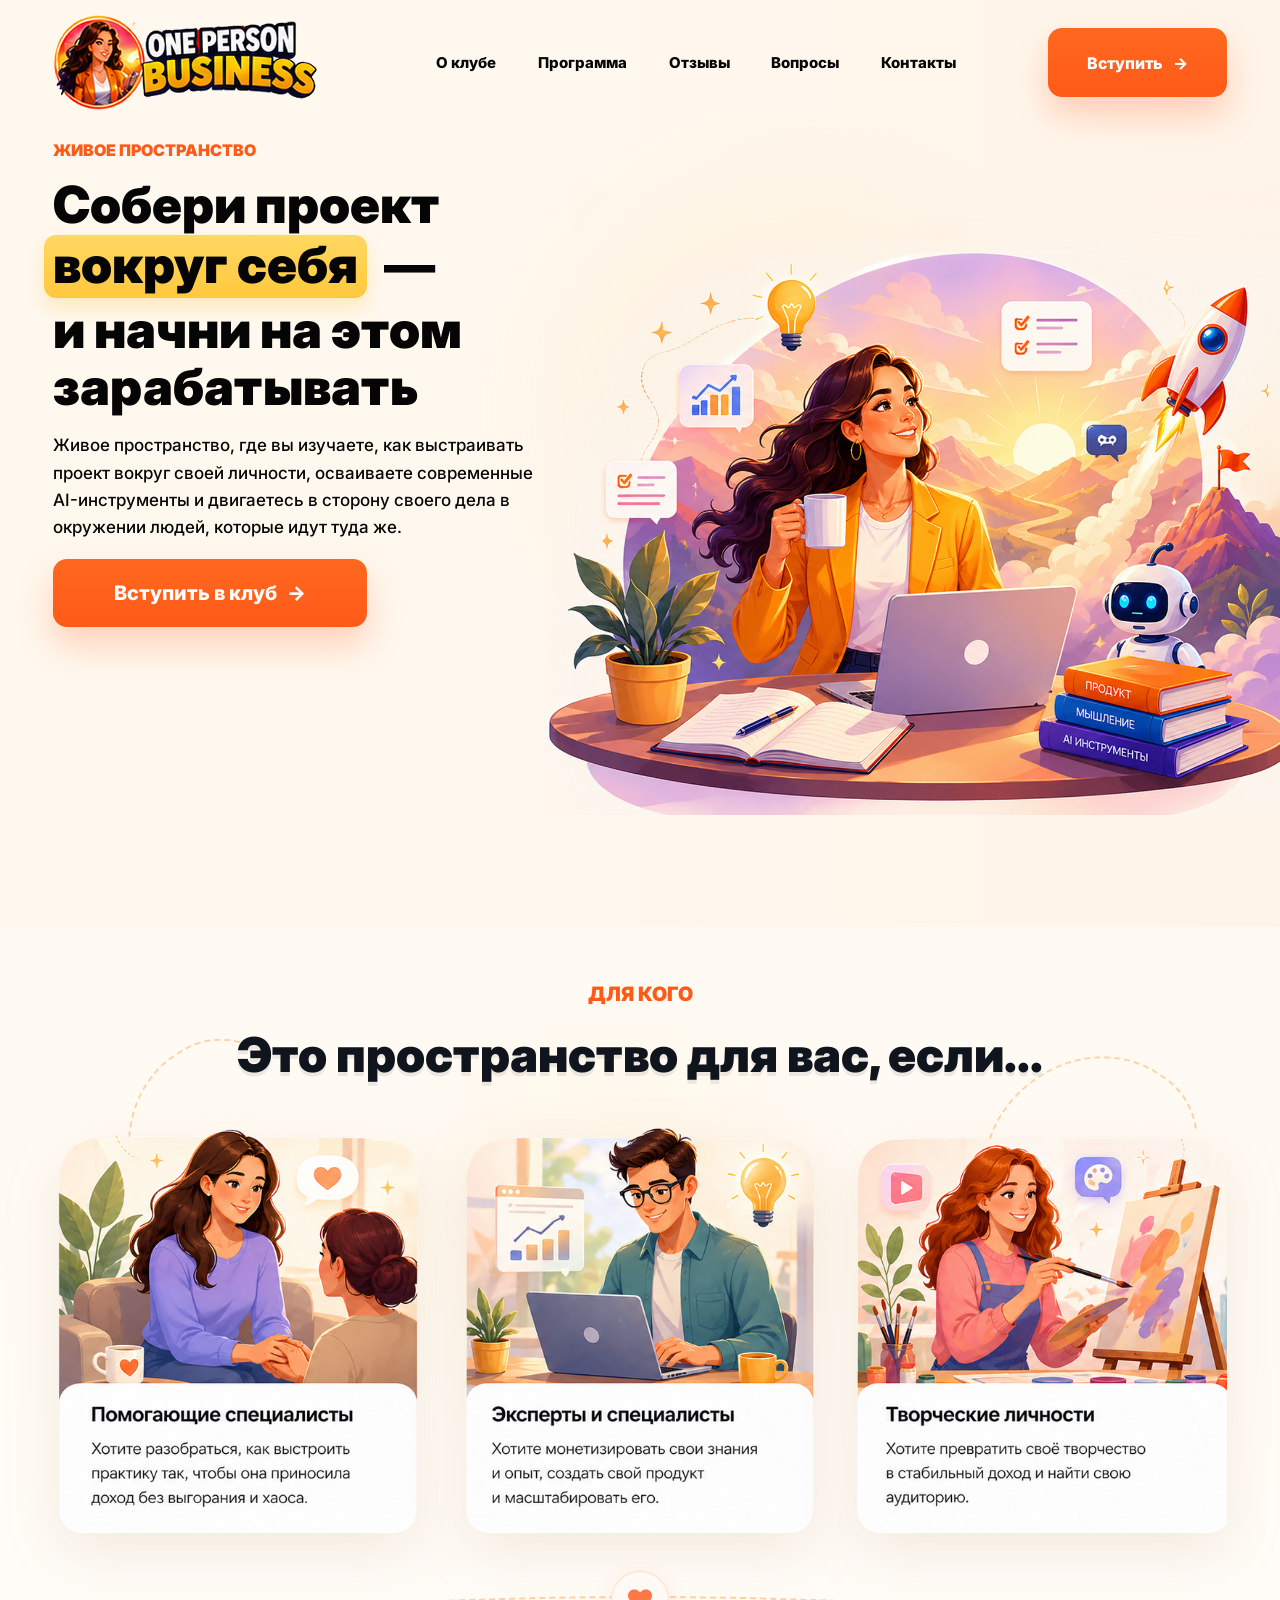
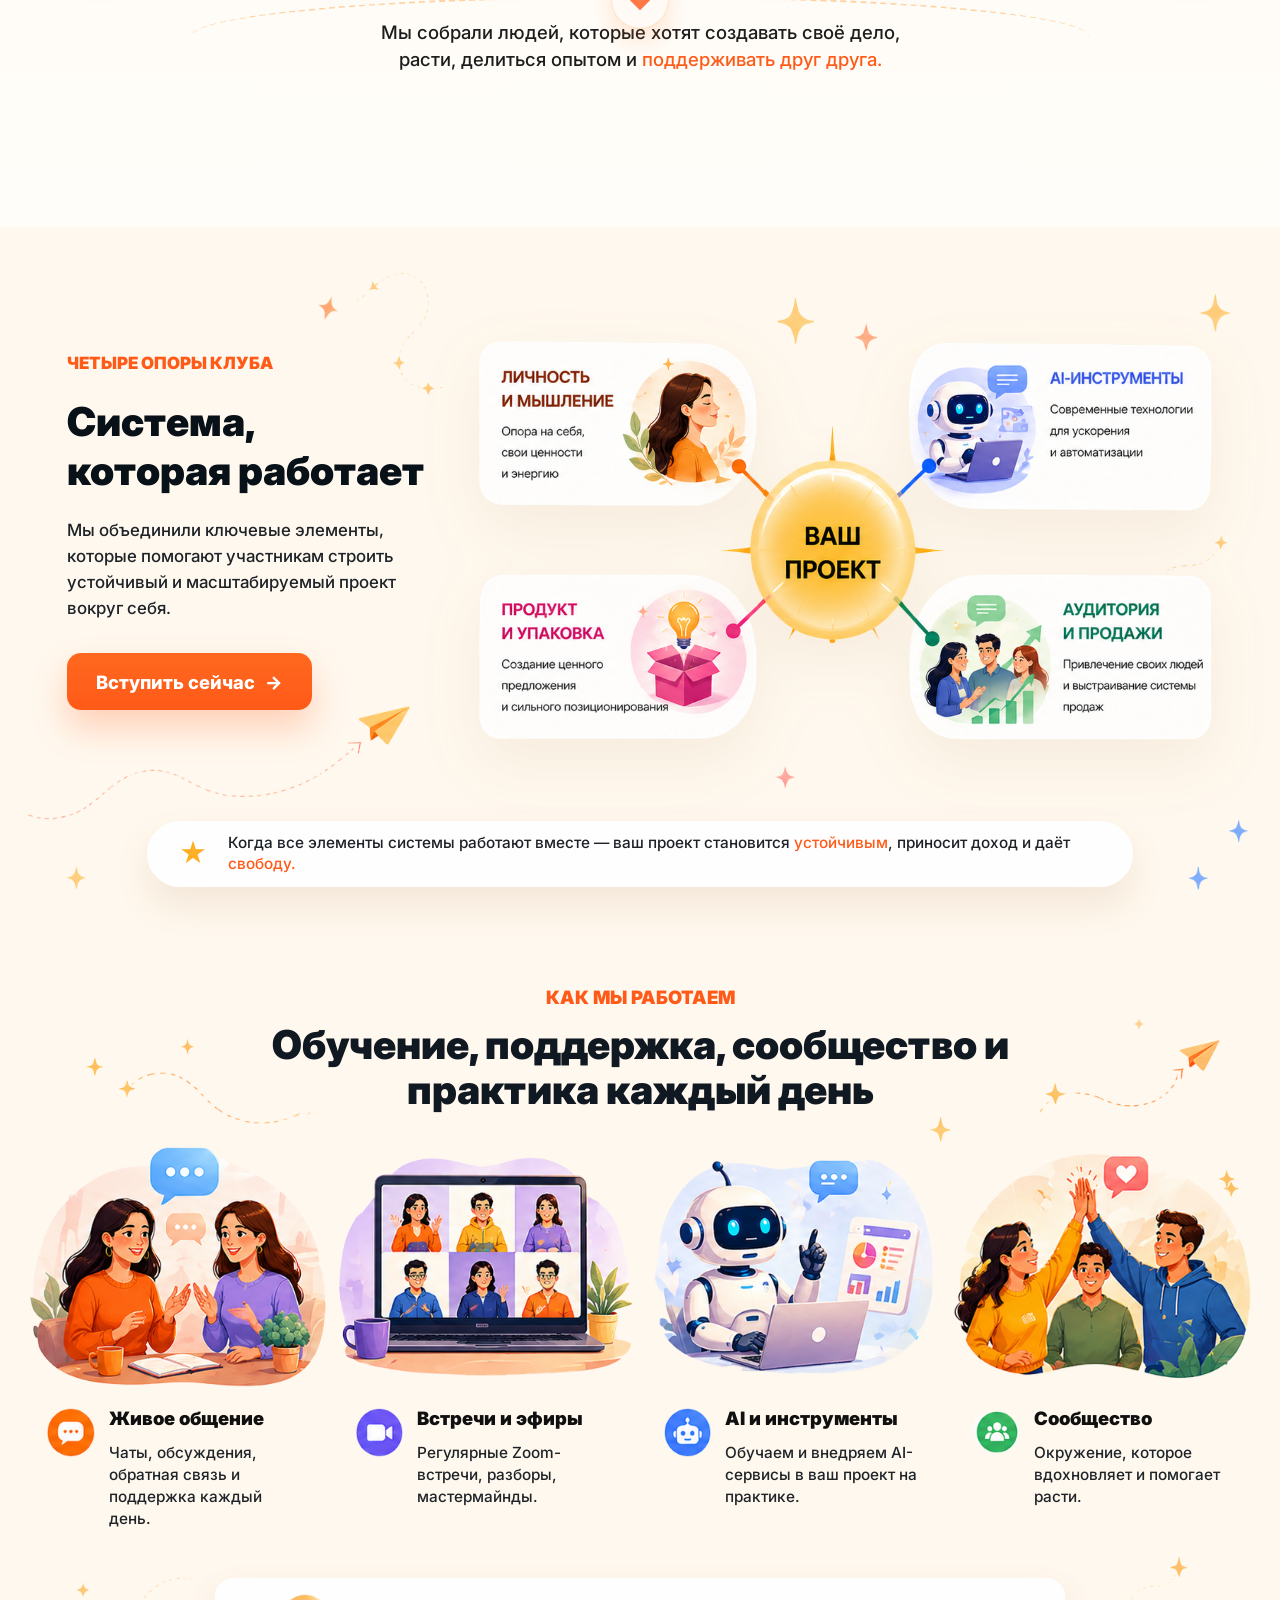
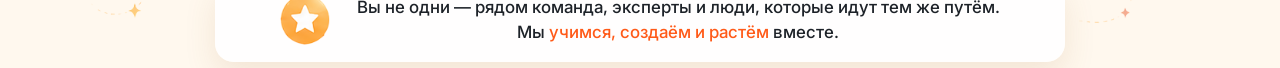
==== index.html @ 4cdb3636 "Refine mobile work section title" ====
<!doctype html>
<html lang="ru">
  <head>
    <meta charset="UTF-8" />
    <meta name="viewport" content="width=device-width, initial-scale=1.0" />
    <title>One Person Business - клуб для личного проекта</title>
    <meta
      name="description"
      content="Живое пространство, где вы изучаете, как выстраивать проект вокруг своей личности, осваиваете AI-инструменты и двигаетесь к своему делу."
    />
    <meta property="og:title" content="One Person Business - живое пространство для личного проекта" />
    <meta
      property="og:description"
      content="Собери проект вокруг себя - и начни на этом зарабатывать."
    />
    <meta property="og:type" content="website" />
    <link rel="preconnect" href="https://fonts.googleapis.com" />
    <link rel="preconnect" href="https://fonts.gstatic.com" crossorigin />
    <link
      href="https://fonts.googleapis.com/css2?family=Inter:wght@500;600;700;800;900&display=swap"
      rel="stylesheet"
    />
    <link rel="stylesheet" href="./styles.css" />
  </head>
  <body>
    <section class="hero" aria-labelledby="hero-title">
      <header class="site-header" aria-label="Основная навигация">
        <a class="logo-link" href="/" aria-label="One Person Business">
          <img src="./block1/1 block logo.png" alt="One Person Business" class="site-logo" />
        </a>

        <nav class="main-nav" aria-label="Разделы сайта">
          <a href="#club">О клубе</a>
          <a href="#program">Программа</a>
          <a href="#reviews">Отзывы</a>
          <a href="#faq">Вопросы</a>
          <a href="#contacts">Контакты</a>
        </nav>

        <a class="header-cta" href="#join">Вступить <span aria-hidden="true">→</span></a>
      </header>

      <div class="hero-inner">
        <div class="hero-copy">
          <p class="hero-label">ЖИВОЕ ПРОСТРАНСТВО</p>
          <h1 id="hero-title">
            Собери проект
            <span class="highlight">вокруг себя</span>
            <span class="dash" aria-hidden="true">—</span><br />
            и начни на этом
            зарабатывать
          </h1>
          <p class="hero-text">
            Живое пространство, где вы изучаете, как выстраивать проект вокруг своей личности,
            осваиваете современные AI-инструменты и двигаетесь в сторону своего дела в окружении
            людей, которые идут туда же.
          </p>
          <a class="primary-cta" href="#join">Вступить в клуб <span aria-hidden="true">→</span></a>
        </div>

        <div class="hero-visual">
          <img
            src="./block1/1 block hero.png"
            alt="Иллюстрация клуба One Person Business"
            class="hero-image"
          />
        </div>
      </div>
    </section>

    <section class="audience" id="club" aria-labelledby="audience-title">
      <div class="audience-inner">
        <p class="section-label">ДЛЯ КОГО</p>
        <h2 id="audience-title">Это пространство для вас, если...</h2>

        <div class="audience-cards" aria-label="Для кого подходит клуб">
          <img
            src="./block2/2 block left img.png"
            alt="Помогающие специалисты"
            class="audience-card audience-card-left"
          />
          <img
            src="./block2/2 block center img.png"
            alt="Эксперты и специалисты"
            class="audience-card audience-card-center"
          />
          <img
            src="./block2/2 block right img.png"
            alt="Творческие личности"
            class="audience-card audience-card-right"
          />
        </div>

        <div class="audience-note" aria-label="Главная идея клуба">
          <span class="audience-heart" aria-hidden="true">♥</span>
          <p>
            Мы собрали людей, которые хотят создавать своё дело,<br />
            расти, делиться опытом и <span>поддерживать друг друга.</span>
          </p>
        </div>
      </div>
    </section>

    <section class="system-section" id="program" aria-labelledby="system-title">
      <div class="system-inner">
        <div class="system-copy">
          <p class="section-label system-label">ЧЕТЫРЕ ОПОРЫ КЛУБА</p>
          <h2 id="system-title">
            Система,<br />
            которая&nbsp;работает
          </h2>
          <p class="system-text">
            Мы объединили ключевые элементы, которые помогают участникам строить устойчивый и
            масштабируемый проект вокруг себя.
          </p>
          <a class="primary-cta system-cta" href="#join">Вступить сейчас <span aria-hidden="true">→</span></a>
        </div>

        <img
          src="./block3/image-01.png"
          alt="Четыре опоры проекта: личность и мышление, AI-инструменты, продукт и упаковка, аудитория и продажи"
          class="system-map"
        />

        <div class="system-note">
          <span class="system-star" aria-hidden="true">★</span>
          <p>
            Когда все элементы системы работают вместе — ваш проект становится
            <span>устойчивым</span>, приносит доход и даёт <span>свободу.</span>
          </p>
        </div>
      </div>
    </section>

    <section class="work-section" id="work" aria-labelledby="work-title">
      <div class="work-inner">
        <div class="work-heading">
          <p class="section-label work-label">КАК МЫ РАБОТАЕМ</p>
          <h2 id="work-title">Обучение, поддержка, сообщество и практика каждый день</h2>
        </div>

        <div class="work-grid" aria-label="Форматы работы клуба">
          <article class="work-card">
            <img
              src="./block4/4 image 1.png"
              alt="Участницы обсуждают проект за столом"
              class="work-image"
            />
            <div class="work-card-copy">
              <img src="./block4/4 icon 1.png" alt="" class="work-icon" aria-hidden="true" />
              <div>
                <h3>Живое общение</h3>
                <p>Чаты, обсуждения, обратная связь и поддержка каждый день.</p>
              </div>
            </div>
          </article>

          <article class="work-card">
            <img
              src="./block4/4 image 2.png"
              alt="Онлайн-встреча участников на ноутбуке"
              class="work-image"
            />
            <div class="work-card-copy">
              <img src="./block4/4 icon 2.png" alt="" class="work-icon" aria-hidden="true" />
              <div>
                <h3>Встречи и эфиры</h3>
                <p>Регулярные Zoom-встречи, разборы, мастермайнды.</p>
              </div>
            </div>
          </article>

          <article class="work-card">
            <img
              src="./block4/4 image 3.png"
              alt="AI-ассистент помогает с инструментами проекта"
              class="work-image"
            />
            <div class="work-card-copy">
              <img src="./block4/4 icon 3.png" alt="" class="work-icon" aria-hidden="true" />
              <div>
                <h3>AI и инструменты</h3>
                <p>Обучаем и внедряем AI-сервисы в ваш проект на практике.</p>
              </div>
            </div>
          </article>

          <article class="work-card">
            <img
              src="./block4/4 image 4.png"
              alt="Участники клуба поддерживают друг друга"
              class="work-image"
            />
            <div class="work-card-copy">
              <img src="./block4/4 icon 4.png" alt="" class="work-icon" aria-hidden="true" />
              <div>
                <h3>Сообщество</h3>
                <p>Окружение, которое вдохновляет и помогает расти.</p>
              </div>
            </div>
          </article>
        </div>

        <div class="work-note">
          <img src="./block4/4 icon 5 star.png" alt="" class="work-note-icon" aria-hidden="true" />
          <p>
            Вы не одни — рядом команда, эксперты и люди, которые идут тем же путём.<br />
            Мы <span>учимся, создаём и растём</span> вместе.
          </p>
        </div>
      </div>
    </section>
  </body>
</html>
---- styles.css ----
:root {
  --bg: #fff8ee;
  --text: #070707;
  --muted: #6f6a62;
  --orange: #ff5a18;
  --orange-dark: #e94b0f;
  --yellow: #ffc83d;
  --shadow: 0 18px 34px rgba(255, 90, 24, 0.25);
  --page-pad: clamp(24px, 4.15vw, 70px);
  --canvas-max: 1672px;
  --hero-max: 1560px;
}

* {
  box-sizing: border-box;
}

body {
  margin: 0;
  min-width: 320px;
  font-family: "Inter", Arial, sans-serif;
  color: var(--text);
  background: var(--bg);
  overflow-x: hidden;
}

a {
  color: inherit;
  text-decoration: none;
}

.hero {
  position: relative;
  min-height: 100vh;
  min-height: 100svh;
  overflow: hidden;
  background:
    radial-gradient(circle at 61% 44%, rgba(255, 218, 142, 0.22), transparent 33%),
    linear-gradient(90deg, #fff8ee 0%, #fff8ee 48%, #fff4e9 100%);
}

.site-header {
  position: relative;
  z-index: 5;
  display: grid;
  width: 100%;
  max-width: var(--hero-max);
  grid-template-columns: minmax(190px, 305px) 1fr minmax(132px, 193px);
  align-items: center;
  gap: 30px;
  margin: 0 auto;
  padding: clamp(10px, 1.6vh, 18px) var(--page-pad) 0;
}

.logo-link {
  display: inline-flex;
  width: 265px;
  max-width: 265px;
}

.site-logo {
  display: block;
  width: 265px;
  height: 97px;
  object-fit: contain;
}

.main-nav {
  display: flex;
  min-width: 0;
  align-items: center;
  justify-content: center;
  gap: clamp(26px, 3.25vw, 58px);
  font-size: clamp(15px, 1.05vw, 20px);
  font-weight: 800;
  line-height: 1;
}

.main-nav a {
  transition: color 180ms ease;
  white-space: nowrap;
}

.main-nav a:hover,
.main-nav a:focus-visible {
  color: var(--orange);
}

.header-cta,
.primary-cta {
  display: inline-flex;
  align-items: center;
  justify-content: center;
  gap: 10px;
  border-radius: 14px;
  background: linear-gradient(180deg, #ff681f 0%, var(--orange) 100%);
  color: #fff;
  font-weight: 800;
  box-shadow: var(--shadow);
  transition:
    transform 180ms ease,
    box-shadow 180ms ease,
    background 180ms ease;
}

.header-cta {
  justify-self: end;
  min-height: 69px;
  padding: 0 39px;
  font-size: clamp(16px, 1.15vw, 22px);
}

.primary-cta {
  min-height: 68px;
  padding: 0 61px;
  font-size: clamp(20px, 1.35vw, 26px);
}

.header-cta:hover,
.primary-cta:hover,
.header-cta:focus-visible,
.primary-cta:focus-visible {
  transform: translateY(-2px);
  background: linear-gradient(180deg, #ff7330 0%, var(--orange-dark) 100%);
  box-shadow: 0 22px 40px rgba(255, 90, 24, 0.31);
}

.hero-inner {
  display: grid;
  width: 100%;
  max-width: var(--hero-max);
  grid-template-columns: minmax(420px, 40%) minmax(0, 60%);
  align-items: start;
  margin: 0 auto;
  min-height: calc(100vh - 84px);
  min-height: calc(100svh - 84px);
  padding: clamp(26px, 3.4vh, 40px) 0 0 var(--page-pad);
}

.hero-copy {
  position: relative;
  z-index: 3;
  min-width: 0;
  max-width: 610px;
  padding-bottom: clamp(14px, 2vh, 26px);
}

.hero-label {
  margin: 0 0 clamp(14px, 1.8vh, 20px);
  color: var(--orange);
  font-size: clamp(16px, 1.15vw, 20px);
  font-weight: 900;
  line-height: 1.1;
}

h1 {
  margin: 0;
  color: #050505;
  font-size: clamp(46px, 4vw, 68px);
  font-weight: 900;
  line-height: 1.12;
  letter-spacing: 0;
}

.highlight {
  display: inline-block;
  margin: 0.03em 0 0.06em -0.18em;
  padding: 0.02em 0.18em 0.09em;
  border-radius: 12px;
  background: linear-gradient(180deg, #ffd862 0%, var(--yellow) 100%);
  box-shadow: 0 10px 18px rgba(255, 181, 27, 0.22);
}

.dash {
  display: inline-block;
  margin-left: 8px;
}

.hero-text {
  max-width: 590px;
  margin: clamp(14px, 1.9vh, 20px) 0 clamp(16px, 2vh, 20px);
  font-size: clamp(17px, 1.14vw, 20px);
  font-weight: 500;
  line-height: 1.6;
}

.hero-note {
  margin: 18px 0 0;
  color: var(--muted);
  font-size: clamp(14px, 1vw, 17px);
  font-weight: 700;
  line-height: 1.4;
}

.hero-visual {
  display: flex;
  align-self: stretch;
  align-items: center;
  justify-content: flex-end;
  min-height: calc(100svh - 150px);
  overflow: visible;
}

.hero-image {
  display: block;
  width: min(100%, 1250px);
  margin-top: -75px;
  object-fit: contain;
  object-position: center right;
}

.audience {
  position: relative;
  overflow: hidden;
  min-height: 100vh;
  background:
    radial-gradient(circle at 48% 34%, rgba(255, 218, 142, 0.16), transparent 28%),
    linear-gradient(180deg, #fffaf2 0%, #fffdf9 100%);
}

.audience::before,
.audience::after {
  content: "";
  position: absolute;
  z-index: 0;
  width: 190px;
  height: 210px;
  border: 2px dashed rgba(255, 151, 42, 0.38);
  border-color: rgba(255, 151, 42, 0.38) transparent transparent rgba(255, 151, 42, 0.38);
  border-radius: 58% 42% 55% 45%;
  pointer-events: none;
}

.audience::before {
  top: 116px;
  left: 126px;
  transform: rotate(-32deg);
}

.audience::after {
  top: 121px;
  right: 93px;
  transform: rotate(35deg);
}

.audience-inner {
  position: relative;
  z-index: 1;
  width: 100%;
  max-width: 1562px;
  margin: 0 auto;
  padding: clamp(54px, 6.4vh, 62px) var(--page-pad) clamp(38px, 5.4vh, 52px);
  text-align: center;
}

.section-label {
  margin: 0 0 24px;
  color: var(--orange);
  font-size: clamp(18px, 1.55vw, 26px);
  font-weight: 900;
  line-height: 1;
}

.audience h2 {
  margin: 0;
  color: #10151d;
  font-size: clamp(40px, 3.75vw, 62px);
  font-weight: 900;
  line-height: 1.1;
  letter-spacing: 0;
  text-shadow: 0 4px 0 rgba(6, 18, 34, 0.08);
}

.audience-cards {
  display: grid;
  grid-template-columns: repeat(3, minmax(0, 1fr));
  gap: clamp(30px, 2.4vw, 38px);
  margin-top: clamp(38px, 5vh, 48px);
}

.audience-card {
  display: block;
  width: min(100%, 550px);
  height: auto;
  justify-self: center;
  filter: drop-shadow(0 18px 28px rgba(145, 95, 38, 0.11));
}

.audience-note {
  position: relative;
  max-width: 920px;
  margin: clamp(28px, 4vh, 38px) auto 0;
  padding-top: 48px;
  color: #1d1d1d;
  font-size: clamp(18px, 1.45vw, 24px);
  font-weight: 500;
  line-height: 1.45;
}

.audience-note::before {
  content: "";
  position: absolute;
  top: 25px;
  left: 50%;
  z-index: -1;
  width: min(900px, 92vw);
  height: 80px;
  border-top: 2px dashed rgba(255, 151, 42, 0.42);
  border-radius: 50% 50% 0 0;
  transform: translateX(-50%);
}

.audience-note p {
  margin: 0;
}

.audience-note span:not(.audience-heart) {
  color: var(--orange);
}

.audience-heart {
  position: absolute;
  top: 0;
  left: 50%;
  display: inline-flex;
  width: 58px;
  height: 58px;
  align-items: center;
  justify-content: center;
  border: 1px solid rgba(255, 151, 42, 0.24);
  border-radius: 50%;
  background: #fffaf5;
  color: #ff7846;
  font-size: 28px;
  box-shadow: 0 12px 24px rgba(255, 130, 54, 0.18);
  transform: translateX(-50%);
}

.system-section {
  position: relative;
  overflow: hidden;
  min-height: min(941px, 56.28vw);
  background: #fff8ee;
  scroll-margin-top: 0;
}

.system-inner {
  position: relative;
  width: 100%;
  max-width: var(--canvas-max);
  height: min(941px, 56.28vw);
  min-height: min(941px, 56.28vw);
  margin: 0 auto;
  padding: 0;
  background: url("./block3/image-02-bg.png") center / 100% 100% no-repeat;
}

.system-copy {
  position: absolute;
  top: min(167px, 9.99vw);
  left: min(87px, 5.2vw);
  z-index: 2;
  width: min(430px, 25.72vw);
  text-align: left;
}

.system-label {
  margin-bottom: min(34px, 2.03vw);
  font-size: min(22px, 1.32vw);
}

.system-copy h2 {
  margin: 0;
  color: #081018;
  font-size: min(52px, 3.11vw);
  font-weight: 900;
  line-height: 1.22;
  letter-spacing: 0;
}

.system-text {
  max-width: min(456px, 27.27vw);
  margin: min(28px, 1.67vw) 0 min(42px, 2.51vw);
  color: #1e2328;
  font-size: min(22px, 1.32vw);
  font-weight: 500;
  line-height: 1.55;
}

.system-cta {
  min-width: min(293px, 17.52vw);
  min-height: min(74px, 4.43vw);
  padding: 0 min(39px, 2.33vw);
  font-size: min(24px, 1.44vw);
}

.system-map {
  position: absolute;
  top: min(147px, 8.79vw);
  left: min(625px, 37.38vw);
  z-index: 1;
  display: block;
  width: min(960px, 57.42vw);
  max-width: none;
  height: auto;
  filter: drop-shadow(0 22px 30px rgba(143, 96, 40, 0.08));
}

.system-note {
  position: absolute;
  left: min(192px, 11.48vw);
  bottom: min(80px, 4.78vw);
  z-index: 2;
  display: flex;
  width: min(1288px, 77.03vw);
  min-height: min(72px, 4.31vw);
  align-items: center;
  gap: min(28px, 1.67vw);
  padding: min(16px, 0.96vw) min(42px, 2.51vw);
  border-radius: 999px;
  background: rgba(255, 255, 255, 0.92);
  box-shadow: 0 18px 36px rgba(159, 108, 51, 0.12);
  color: #1d2228;
}

.system-note p {
  margin: 0;
  font-size: min(20px, 1.2vw);
  font-weight: 500;
  line-height: 1.35;
}

.system-note span:not(.system-star) {
  color: var(--orange);
}

.system-star {
  display: inline-flex;
  flex: 0 0 auto;
  align-items: center;
  justify-content: center;
  color: #ffaf24;
  font-size: min(36px, 2.15vw);
  line-height: 1;
}

.work-section {
  position: relative;
  overflow: hidden;
  min-height: min(941px, 56.28vw);
  background: #fff8ee;
}

.work-inner {
  position: relative;
  width: 100%;
  max-width: var(--canvas-max);
  height: min(941px, 56.28vw);
  min-height: min(941px, 56.28vw);
  margin: 0 auto;
  padding: min(53px, 3.17vw) min(37px, 2.21vw) min(43px, 2.57vw);
  background: url("./block4/4 bg.png") center / 100% 100% no-repeat;
}

.work-heading {
  text-align: center;
}

.work-label {
  margin-bottom: min(20px, 1.2vw);
  font-size: min(24px, 1.44vw);
}

.work-heading h2 {
  max-width: min(1080px, 64.59vw);
  margin: 0 auto;
  color: #101821;
  font-size: min(52px, 3.11vw);
  font-weight: 900;
  line-height: 1.13;
  letter-spacing: 0;
}

.work-grid {
  display: grid;
  grid-template-columns: repeat(4, min(390px, 23.33vw));
  justify-content: space-between;
  align-items: start;
  gap: min(12px, 0.72vw);
  margin-top: min(45px, 2.69vw);
}

.work-card {
  min-width: 0;
  display: grid;
  align-content: start;
}

.work-image {
  display: block;
  width: min(390px, 23.33vw);
  aspect-ratio: 390 / 314;
  height: auto;
  margin: 0 auto;
  object-fit: contain;
  object-position: bottom center;
}

.work-card-copy {
  display: grid;
  grid-template-columns: min(62px, 3.71vw) minmax(0, 1fr);
  align-items: start;
  column-gap: min(18px, 1.08vw);
  row-gap: min(17px, 1.02vw);
  width: min(340px, 20.33vw);
  margin-top: min(28px, 1.67vw);
  margin-right: auto;
  margin-left: auto;
}

.work-icon {
  display: block;
  width: min(62px, 3.71vw);
  max-width: 62px;
  height: auto;
}

.work-card h3 {
  margin: 0;
  color: #101010;
  font-size: min(24px, 1.44vw);
  font-weight: 900;
  line-height: 1.1;
}

.work-card p {
  margin: min(17px, 1.02vw) 0 0;
  color: #1f2429;
  font-size: min(20px, 1.2vw);
  font-weight: 500;
  line-height: 1.45;
}

.work-note {
  display: flex;
  width: min(1110px, 66.39vw);
  min-height: min(109px, 6.52vw);
  align-items: center;
  justify-content: center;
  gap: min(35px, 2.09vw);
  margin: min(62px, 3.71vw) auto 0;
  padding: min(19px, 1.14vw) min(55px, 3.29vw);
  border-radius: min(24px, 1.44vw);
  background: rgba(255, 255, 255, 0.93);
  box-shadow: 0 14px 32px rgba(154, 101, 41, 0.12);
  color: #1d2228;
  text-align: center;
}

.work-note-icon {
  display: block;
  flex: 0 0 auto;
  width: min(65px, 3.89vw);
  max-width: 65px;
  height: auto;
}

.work-note p {
  margin: 0;
  font-size: min(22px, 1.32vw);
  font-weight: 500;
  line-height: 1.45;
}

.work-note span {
  color: var(--orange);
}

@media (max-width: 1180px) {
  .site-header {
    grid-template-columns: 220px 1fr auto;
    gap: 22px;
  }

  .main-nav {
    gap: 22px;
    font-size: 15px;
  }

  .hero-inner {
    grid-template-columns: minmax(360px, 43%) minmax(0, 57%);
  }

  h1 {
    font-size: clamp(44px, 5.2vw, 62px);
  }

  .primary-cta {
    min-height: 66px;
    padding: 0 42px;
  }

  .audience-cards {
    gap: 22px;
  }

  .system-section,
  .system-inner {
    height: auto;
    min-height: auto;
  }

  .system-inner {
    display: flex;
    flex-direction: column;
    gap: 32px;
    max-width: none;
    padding: 58px var(--page-pad) 52px;
    background-size: cover;
  }

  .system-copy,
  .system-map,
  .system-note {
    position: relative;
    inset: auto;
    transform: none;
  }

  .system-copy {
    width: 100%;
    max-width: 620px;
  }

  .system-label {
    margin-bottom: 20px;
    font-size: 16px;
  }

  .system-copy h2 {
    font-size: clamp(40px, 8vw, 60px);
  }

  .system-text {
    max-width: 560px;
    margin-bottom: 30px;
    font-size: 18px;
  }

  .system-map {
    width: 100%;
    max-width: 1040px;
    order: 2;
  }

  .system-note {
    order: 3;
    width: 100%;
    border-radius: 24px;
  }

  .system-note p {
    font-size: 18px;
  }

  .system-star {
    font-size: 32px;
  }

  .work-section,
  .work-inner {
    height: auto;
    min-height: auto;
  }

  .work-inner {
    padding: 58px var(--page-pad) 52px;
    background-size: cover;
  }

  .work-label {
    margin-bottom: 18px;
    font-size: 17px;
  }

  .work-heading h2 {
    max-width: 820px;
    font-size: clamp(42px, 6vw, 58px);
  }

  .work-grid {
    grid-template-columns: repeat(2, minmax(0, 390px));
    justify-content: center;
    gap: 42px 34px;
    margin-top: 42px;
  }

  .work-image {
    width: min(100%, 390px);
  }

  .work-card-copy {
    grid-template-columns: 56px minmax(0, 1fr);
    gap: 16px;
    width: min(100%, 330px);
    margin-top: 22px;
  }

  .work-icon {
    width: 56px;
  }

  .work-card h3 {
    font-size: 23px;
  }

  .work-card p {
    margin-top: 16px;
    font-size: 18px;
  }

  .work-note {
    width: min(100%, 940px);
    min-height: 96px;
    gap: 26px;
    margin-top: 48px;
    padding: 18px 34px;
    border-radius: 22px;
  }

  .work-note-icon {
    width: 58px;
  }

  .work-note p {
    font-size: 19px;
  }

}

@media (max-width: 900px) {
  .hero {
    min-height: auto;
    overflow: visible;
  }

  .site-header {
    grid-template-columns: 1fr auto;
    padding-top: 22px;
  }

  .logo-link {
    width: 220px;
    max-width: 220px;
  }

  .site-logo {
    width: 220px;
    height: auto;
  }

  .main-nav {
    grid-column: 1 / -1;
    grid-row: 2;
    justify-content: flex-start;
    gap: 20px;
    overflow-x: auto;
    padding: 6px 0 4px;
    scrollbar-width: none;
  }

  .main-nav::-webkit-scrollbar {
    display: none;
  }

  .header-cta {
    min-height: 52px;
    padding: 0 22px;
    border-radius: 12px;
  }

  .hero-inner {
    display: flex;
    flex-direction: column;
    align-items: stretch;
    min-height: auto;
    padding: 52px var(--page-pad) 0;
  }

  .hero-copy {
    max-width: 760px;
    padding-bottom: 28px;
  }

  .hero-label {
    margin-bottom: 22px;
  }

  h1 {
    max-width: 760px;
    font-size: clamp(43px, 8.5vw, 74px);
    line-height: 1.11;
  }

  .hero-text {
    max-width: 720px;
    margin-top: 28px;
  }

  .hero-visual {
    width: calc(100% + (var(--page-pad) * 2));
    min-height: clamp(390px, 74vw, 740px);
    margin-left: calc(var(--page-pad) * -1);
    background-position: center bottom;
  }

  .audience {
    min-height: auto;
  }

  .audience-inner {
    padding-top: 58px;
  }

  .audience-cards {
    grid-template-columns: 1fr;
    max-width: 550px;
    margin-right: auto;
    margin-left: auto;
  }

  .audience-note br {
    display: none;
  }

  .system-section,
  .system-inner {
    height: auto;
    min-height: auto;
  }

  .system-inner {
    display: flex;
    flex-direction: column;
    gap: 32px;
    max-width: none;
    padding-top: 58px;
    padding-bottom: 52px;
    background-size: cover;
  }

  .system-copy,
  .system-map,
  .system-note {
    position: relative;
    inset: auto;
    transform: none;
  }

  .system-copy {
    width: 100%;
    max-width: 620px;
  }

  .system-label {
    margin-bottom: 20px;
    font-size: 16px;
  }

  .system-copy h2 {
    font-size: clamp(40px, 8vw, 60px);
  }

  .system-text {
    max-width: 560px;
    margin-bottom: 30px;
    font-size: 18px;
  }

  .system-map {
    width: 100%;
    max-width: 1040px;
    order: 2;
  }

  .system-note {
    order: 3;
    width: 100%;
    border-radius: 24px;
  }

  .system-note p {
    font-size: 18px;
  }

  .system-star {
    font-size: 32px;
  }

  .work-section,
  .work-inner {
    height: auto;
    min-height: auto;
  }

  .work-inner {
    padding: 58px var(--page-pad) 52px;
    background-size: cover;
  }

  .work-label {
    margin-bottom: 18px;
    font-size: 17px;
  }

  .work-heading h2 {
    max-width: 760px;
    font-size: clamp(38px, 7.2vw, 56px);
  }

  .work-grid {
    grid-template-columns: repeat(2, minmax(0, 390px));
    justify-content: center;
    gap: 38px 28px;
    margin-top: 40px;
  }

  .work-image {
    width: min(100%, 390px);
  }

  .work-card-copy {
    grid-template-columns: 54px minmax(0, 1fr);
    gap: 15px;
    width: min(100%, 330px);
    margin-top: 20px;
  }

  .work-icon {
    width: 54px;
  }

  .work-card h3 {
    font-size: 22px;
  }

  .work-card p {
    margin-top: 15px;
    font-size: 17px;
  }

  .work-note {
    width: min(100%, 880px);
    min-height: 92px;
    gap: 22px;
    margin-top: 46px;
    padding: 18px 28px;
    border-radius: 22px;
  }

  .work-note-icon {
    width: 56px;
  }

  .work-note p {
    font-size: 18px;
  }
}

@media (max-width: 560px) {
  :root {
    --page-pad: 18px;
  }

  .site-header {
    grid-template-columns: minmax(0, 1fr) auto;
    gap: 14px;
  }

  .logo-link {
    width: 168px;
    max-width: 168px;
  }

  .site-logo {
    width: 168px;
    height: auto;
  }

  .header-cta {
    display: none;
  }

  .main-nav {
    min-width: 0;
    width: 100%;
    gap: 18px;
    font-size: 14px;
  }

  .hero-inner {
    display: block;
    width: 100%;
    max-width: 100%;
    padding-right: var(--page-pad);
    padding-left: var(--page-pad);
    padding-top: 42px;
  }

  .hero-copy {
    width: 100%;
    max-width: 100%;
  }

  .hero-copy > * {
    max-width: calc(100vw - (var(--page-pad) * 2));
  }

  h1 {
    font-size: clamp(34px, 9.7vw, 42px);
    line-height: 1.12;
  }

  .highlight {
    border-radius: 9px;
  }

  .hero-text {
    width: min(100%, 330px);
    font-size: 16px;
    line-height: 1.55;
    overflow-wrap: anywhere;
  }

  .primary-cta {
    width: min(100%, 330px);
    min-height: 60px;
    padding: 0 22px;
    font-size: 19px;
  }

  .hero-note {
    font-size: 13px;
  }

  .hero-visual {
    width: 100%;
    margin-left: 0;
    min-height: clamp(300px, 84vw, 430px);
  }

  .audience::before,
  .audience::after {
    display: none;
  }

  .audience-inner {
    padding-top: 48px;
    padding-bottom: 44px;
  }

  .section-label {
    margin-bottom: 16px;
    font-size: 16px;
  }

  .audience h2 {
    font-size: clamp(30px, 9vw, 38px);
  }

  .audience-cards {
    gap: 18px;
    margin-top: 30px;
  }

  .audience-note {
    padding-top: 42px;
    font-size: 17px;
  }

  .audience-heart {
    width: 50px;
    height: 50px;
    font-size: 24px;
  }

  .system-inner {
    gap: 28px;
    padding-top: 48px;
    padding-bottom: 44px;
  }

  .system-copy h2 {
    max-width: 100%;
    font-size: clamp(28px, 8.6vw, 34px);
    line-height: 1.12;
    overflow-wrap: normal;
    word-break: normal;
    hyphens: none;
  }

  .system-text {
    margin-top: 22px;
    font-size: 17px;
  }

  .system-cta {
    width: min(100%, 330px);
    min-height: 60px;
    padding: 0 22px;
    font-size: 19px;
  }

  .system-note {
    align-items: flex-start;
    gap: 16px;
    padding: 18px 20px;
  }

  .system-note p {
    font-size: 16px;
  }

  .system-star {
    font-size: 28px;
  }

  .work-inner {
    padding-top: 48px;
    padding-bottom: 44px;
  }

  .work-label {
    margin-bottom: 16px;
    font-size: 16px;
  }

  .work-heading h2 {
    max-width: 100%;
    font-size: clamp(22px, 7.1vw, 28px);
    line-height: 1.08;
    overflow-wrap: normal;
    word-break: normal;
    hyphens: none;
  }

  .work-grid {
    grid-template-columns: minmax(0, 390px);
    gap: 34px;
    margin-top: 34px;
  }

  .work-card-copy {
    grid-template-columns: 50px minmax(0, 1fr);
    gap: 14px;
    width: min(100%, 330px);
    margin-top: 18px;
  }

  .work-icon {
    width: 50px;
  }

  .work-card h3 {
    font-size: 21px;
  }

  .work-card p {
    margin-top: 13px;
    font-size: 16px;
  }

  .work-note {
    align-items: flex-start;
    justify-content: flex-start;
    gap: 16px;
    min-height: auto;
    margin-top: 38px;
    padding: 18px 20px;
    text-align: left;
  }

  .work-note-icon {
    width: 48px;
  }

  .work-note p {
    font-size: 16px;
  }
}
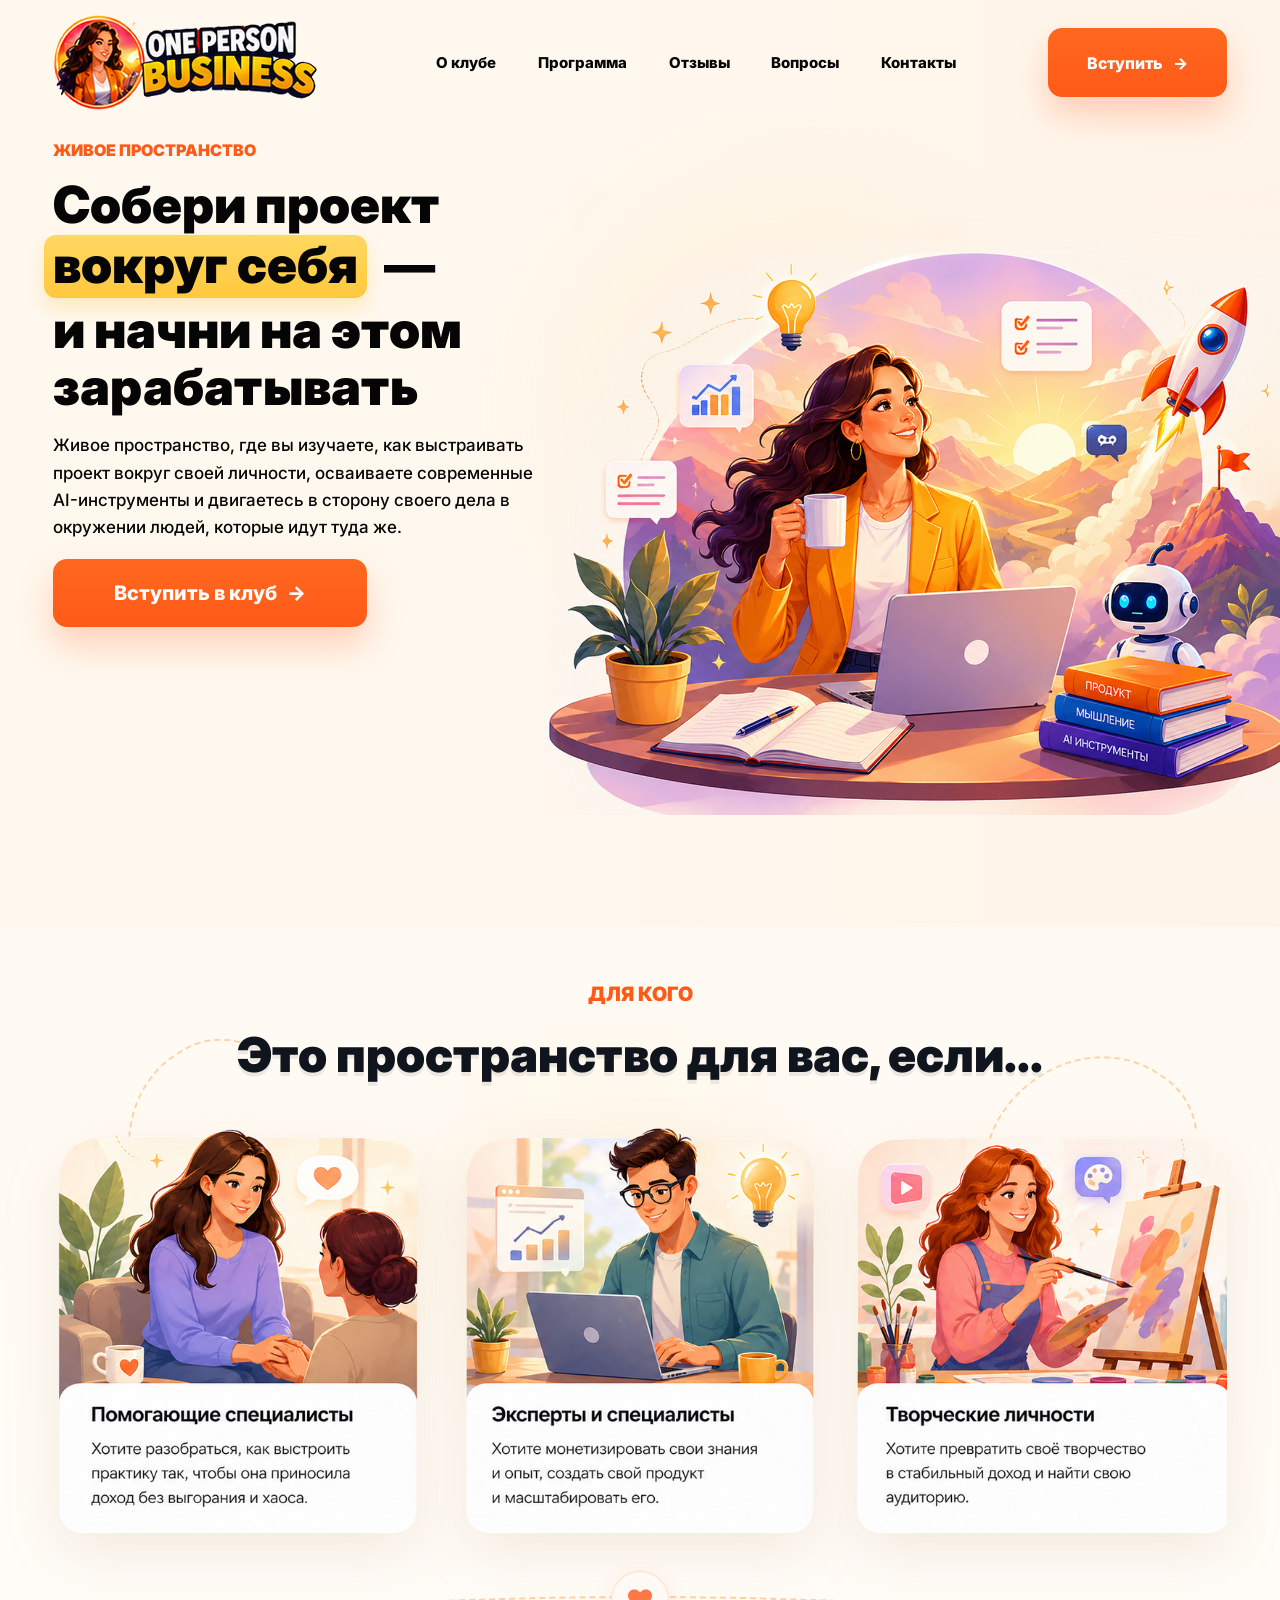
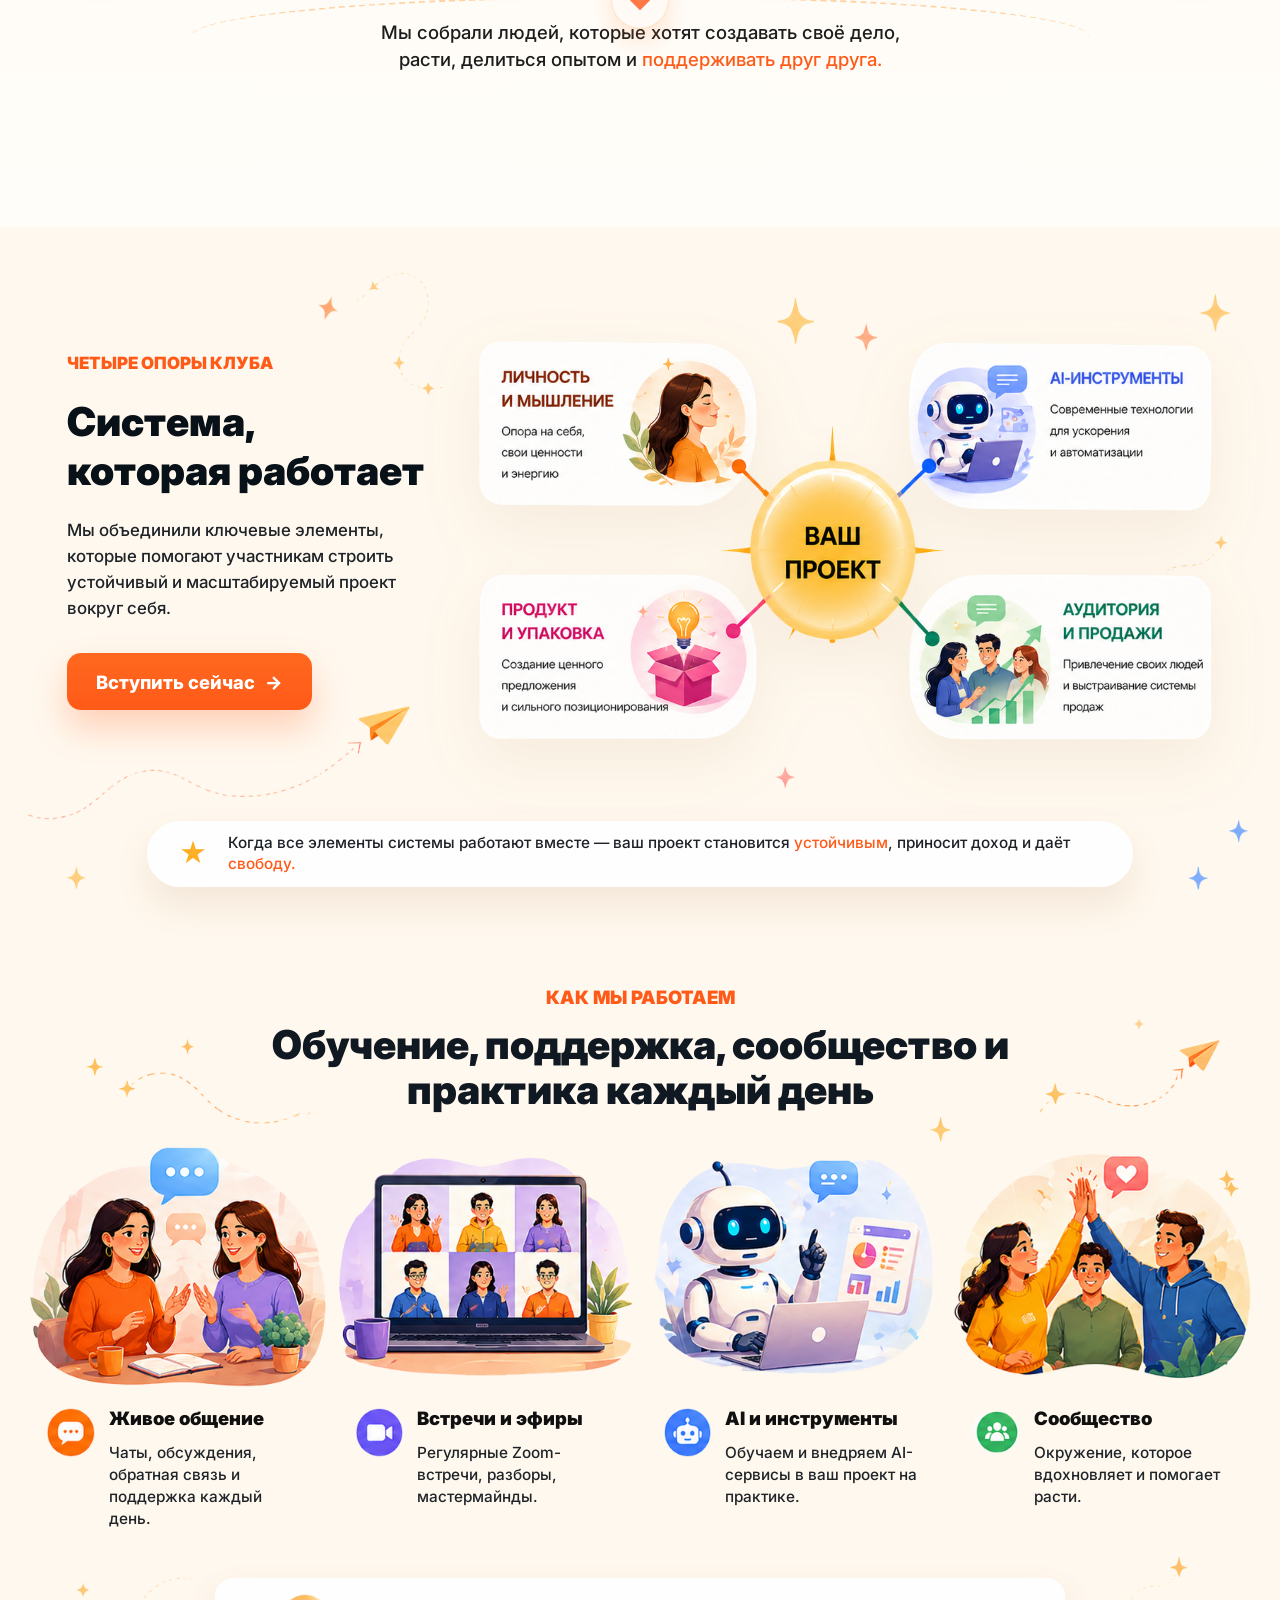
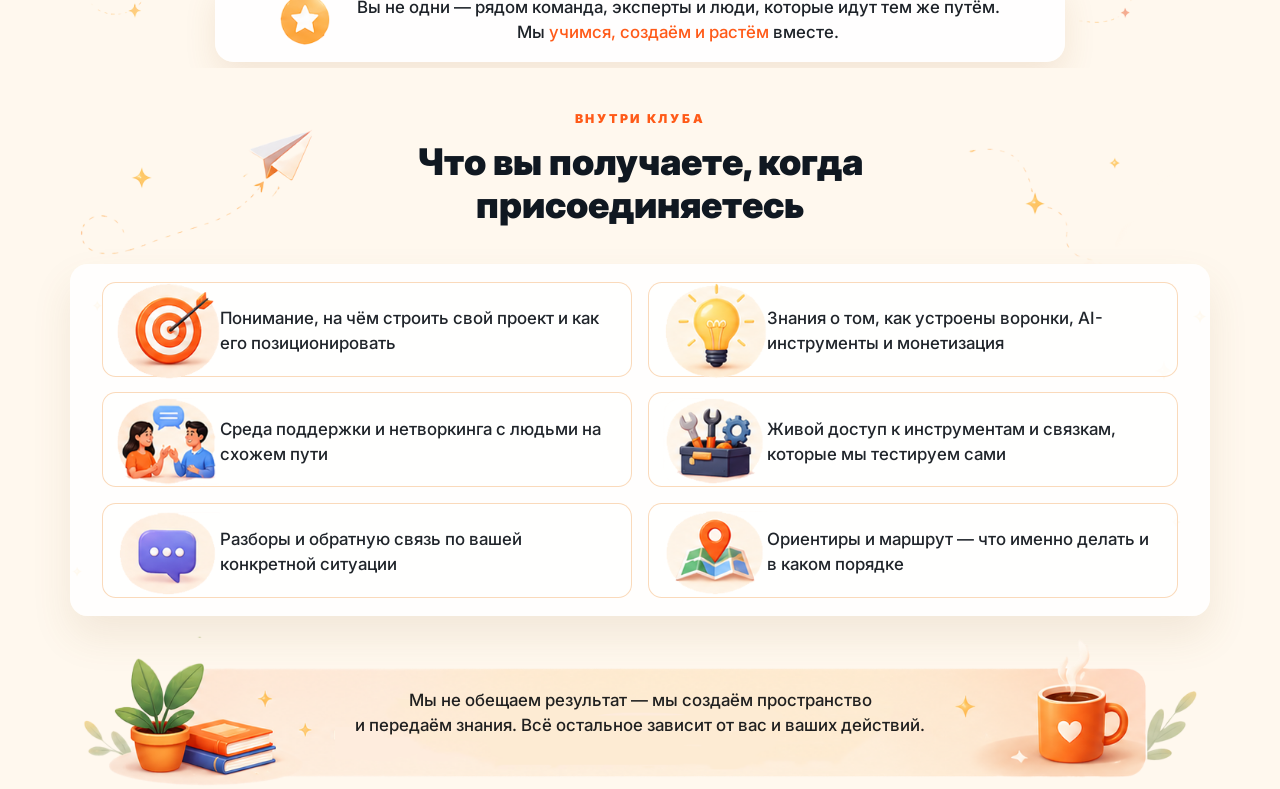
==== commit 6da1e2b5: "Add inside club section" ====
--- a/index.html
+++ b/index.html
@@ -210,5 +210,62 @@
         </div>
       </div>
     </section>
+
+    <section class="inside-section" id="inside" aria-labelledby="inside-title">
+      <div class="inside-inner">
+        <div class="inside-heading">
+          <p class="section-label inside-label">ВНУТРИ КЛУБА</p>
+          <h2 id="inside-title">
+            Что вы получаете, когда<br />
+            присоединяетесь
+          </h2>
+        </div>
+
+        <div class="inside-panel" aria-label="Что участники получают внутри клуба">
+          <article class="inside-item">
+            <img src="./block5/5 icon 1.png" alt="" class="inside-icon" aria-hidden="true" />
+            <p>Понимание, на чём строить свой проект и как его позиционировать</p>
+          </article>
+
+          <article class="inside-item">
+            <img src="./block5/5 icon 4.png" alt="" class="inside-icon" aria-hidden="true" />
+            <p>Знания о том, как устроены воронки, AI-инструменты и монетизация</p>
+          </article>
+
+          <article class="inside-item">
+            <img src="./block5/5 icon 2.png" alt="" class="inside-icon" aria-hidden="true" />
+            <p>Среда поддержки и нетворкинга с людьми на схожем пути</p>
+          </article>
+
+          <article class="inside-item">
+            <img src="./block5/5 icon 5.png" alt="" class="inside-icon" aria-hidden="true" />
+            <p>Живой доступ к инструментам и связкам, которые мы тестируем сами</p>
+          </article>
+
+          <article class="inside-item">
+            <img src="./block5/5 icon 3.png" alt="" class="inside-icon" aria-hidden="true" />
+            <p>Разборы и обратную связь по вашей конкретной ситуации</p>
+          </article>
+
+          <article class="inside-item">
+            <img src="./block5/5 icon 6.png" alt="" class="inside-icon" aria-hidden="true" />
+            <p>Ориентиры и маршрут — что именно делать и в каком порядке</p>
+          </article>
+        </div>
+
+        <div class="inside-note">
+          <img
+            src="./block5/5 image bottom 1.png"
+            alt=""
+            class="inside-note-bg"
+            aria-hidden="true"
+          />
+          <p>
+            Мы не обещаем результат — мы создаём пространство<br />
+            и передаём знания. Всё остальное зависит от вас и ваших действий.
+          </p>
+        </div>
+      </div>
+    </section>
   </body>
 </html>
--- a/styles.css
+++ b/styles.css
@@ -576,6 +576,113 @@
   color: var(--orange);
 }
 
+.inside-section {
+  position: relative;
+  overflow: hidden;
+  min-height: min(941px, 56.28vw);
+  background: #fff8ee;
+}
+
+.inside-inner {
+  position: relative;
+  width: 100%;
+  max-width: var(--canvas-max);
+  height: min(941px, 56.28vw);
+  min-height: min(941px, 56.28vw);
+  margin: 0 auto;
+  padding: min(59px, 3.53vw) min(92px, 5.5vw) min(54px, 3.23vw);
+  background: url("./block5/5 bg.png") center / 100% 100% no-repeat;
+}
+
+.inside-heading {
+  text-align: center;
+}
+
+.inside-label {
+  margin-bottom: min(20px, 1.2vw);
+  color: var(--orange);
+  font-size: min(16px, 0.96vw);
+  letter-spacing: 0.22em;
+}
+
+.inside-heading h2 {
+  max-width: min(680px, 40.67vw);
+  margin: 0 auto;
+  color: #101821;
+  font-size: min(48px, 2.87vw);
+  font-weight: 900;
+  line-height: 1.16;
+  letter-spacing: 0;
+}
+
+.inside-panel {
+  display: grid;
+  grid-template-columns: repeat(2, minmax(0, 1fr));
+  gap: min(20px, 1.2vw) min(22px, 1.32vw);
+  margin: min(49px, 2.93vw) auto 0;
+  padding: min(24px, 1.44vw) min(41px, 2.45vw);
+  border-radius: min(23px, 1.38vw);
+  background: rgba(255, 255, 255, 0.9);
+  box-shadow: 0 20px 40px rgba(139, 96, 45, 0.11);
+}
+
+.inside-item {
+  display: grid;
+  grid-template-columns: min(135px, 8.07vw) minmax(0, 1fr);
+  align-items: center;
+  height: min(124px, 7.42vw);
+  padding: 0 min(22px, 1.32vw) 0 min(18px, 1.08vw);
+  border: 1px solid rgba(249, 205, 164, 0.74);
+  border-radius: min(18px, 1.08vw);
+  background: rgba(255, 255, 255, 0.58);
+}
+
+.inside-icon {
+  display: block;
+  width: min(135px, 8.07vw);
+  max-width: 135px;
+  height: auto;
+  object-fit: contain;
+}
+
+.inside-item p {
+  margin: 0;
+  color: #20252b;
+  font-size: min(22px, 1.32vw);
+  font-weight: 500;
+  line-height: 1.48;
+}
+
+.inside-note {
+  position: relative;
+  display: grid;
+  width: min(1455px, 87.02vw);
+  min-height: min(194px, 11.6vw);
+  place-items: center;
+  margin: min(29px, 1.73vw) auto 0;
+  text-align: center;
+}
+
+.inside-note-bg {
+  position: absolute;
+  inset: 0;
+  z-index: 0;
+  display: block;
+  width: 100%;
+  height: auto;
+  object-fit: contain;
+}
+
+.inside-note p {
+  position: relative;
+  z-index: 1;
+  margin: 0;
+  color: #202020;
+  font-size: min(22px, 1.32vw);
+  font-weight: 500;
+  line-height: 1.45;
+}
+
 @media (max-width: 1180px) {
   .site-header {
     grid-template-columns: 220px 1fr auto;
@@ -734,6 +841,65 @@
 
   .work-note p {
     font-size: 19px;
+  }
+
+  .inside-section,
+  .inside-inner {
+    height: auto;
+    min-height: auto;
+  }
+
+  .inside-inner {
+    padding: 58px var(--page-pad) 52px;
+    background-size: cover;
+  }
+
+  .inside-label {
+    font-size: 15px;
+  }
+
+  .inside-heading h2 {
+    max-width: 720px;
+    font-size: clamp(40px, 5.6vw, 54px);
+  }
+
+  .inside-panel {
+    max-width: 980px;
+    gap: 18px;
+    padding: 24px;
+    border-radius: 22px;
+  }
+
+  .inside-item {
+    grid-template-columns: 96px minmax(0, 1fr);
+    min-height: 112px;
+    padding: 12px 18px 12px 12px;
+    border-radius: 18px;
+  }
+
+  .inside-icon {
+    width: 96px;
+  }
+
+  .inside-item p {
+    font-size: 18px;
+  }
+
+  .inside-note {
+    width: min(100%, 980px);
+    min-height: 132px;
+    margin-top: 32px;
+  }
+
+  .inside-note-bg {
+    height: 100%;
+    object-fit: cover;
+    border-radius: 20px;
+  }
+
+  .inside-note p {
+    padding: 0 130px;
+    font-size: 18px;
   }
 
 }
@@ -965,6 +1131,66 @@
   .work-note p {
     font-size: 18px;
   }
+
+  .inside-section,
+  .inside-inner {
+    height: auto;
+    min-height: auto;
+  }
+
+  .inside-inner {
+    padding: 58px var(--page-pad) 52px;
+    background-size: cover;
+  }
+
+  .inside-label {
+    font-size: 15px;
+  }
+
+  .inside-heading h2 {
+    max-width: 680px;
+    font-size: clamp(36px, 7vw, 52px);
+  }
+
+  .inside-panel {
+    grid-template-columns: 1fr;
+    max-width: 640px;
+    gap: 16px;
+    padding: 20px;
+    border-radius: 22px;
+  }
+
+  .inside-item {
+    grid-template-columns: 90px minmax(0, 1fr);
+    min-height: 108px;
+    padding: 12px 18px 12px 12px;
+    border-radius: 18px;
+  }
+
+  .inside-icon {
+    width: 90px;
+  }
+
+  .inside-item p {
+    font-size: 18px;
+  }
+
+  .inside-note {
+    width: min(100%, 680px);
+    min-height: 128px;
+    margin-top: 30px;
+  }
+
+  .inside-note-bg {
+    height: 100%;
+    object-fit: cover;
+    border-radius: 20px;
+  }
+
+  .inside-note p {
+    padding: 0 90px;
+    font-size: 17px;
+  }
 }
 
 @media (max-width: 560px) {
@@ -1187,4 +1413,66 @@
   .work-note p {
     font-size: 16px;
   }
-}
+
+  .inside-inner {
+    padding-top: 48px;
+    padding-bottom: 44px;
+  }
+
+  .inside-label {
+    margin-bottom: 16px;
+    font-size: 13px;
+    letter-spacing: 0.18em;
+  }
+
+  .inside-heading h2 {
+    max-width: 100%;
+    font-size: clamp(28px, 8.6vw, 34px);
+    line-height: 1.12;
+  }
+
+  .inside-panel {
+    gap: 14px;
+    margin-top: 32px;
+    padding: 14px;
+    border-radius: 20px;
+  }
+
+  .inside-item {
+    grid-template-columns: 72px minmax(0, 1fr);
+    min-height: 96px;
+    padding: 10px 12px 10px 8px;
+    border-radius: 16px;
+  }
+
+  .inside-icon {
+    width: 72px;
+  }
+
+  .inside-item p {
+    font-size: 15px;
+    line-height: 1.38;
+  }
+
+  .inside-note {
+    min-height: 150px;
+    margin-top: 26px;
+    padding: 24px 28px;
+    overflow: hidden;
+    border-radius: 20px;
+    background: linear-gradient(180deg, rgba(255, 238, 210, 0.92), rgba(255, 244, 226, 0.9));
+  }
+
+  .inside-note-bg {
+    height: 100%;
+    object-fit: cover;
+    border-radius: inherit;
+  }
+
+  .inside-note p {
+    width: min(100%, 300px);
+    padding: 0;
+    font-size: 15px;
+    line-height: 1.45;
+  }
+}
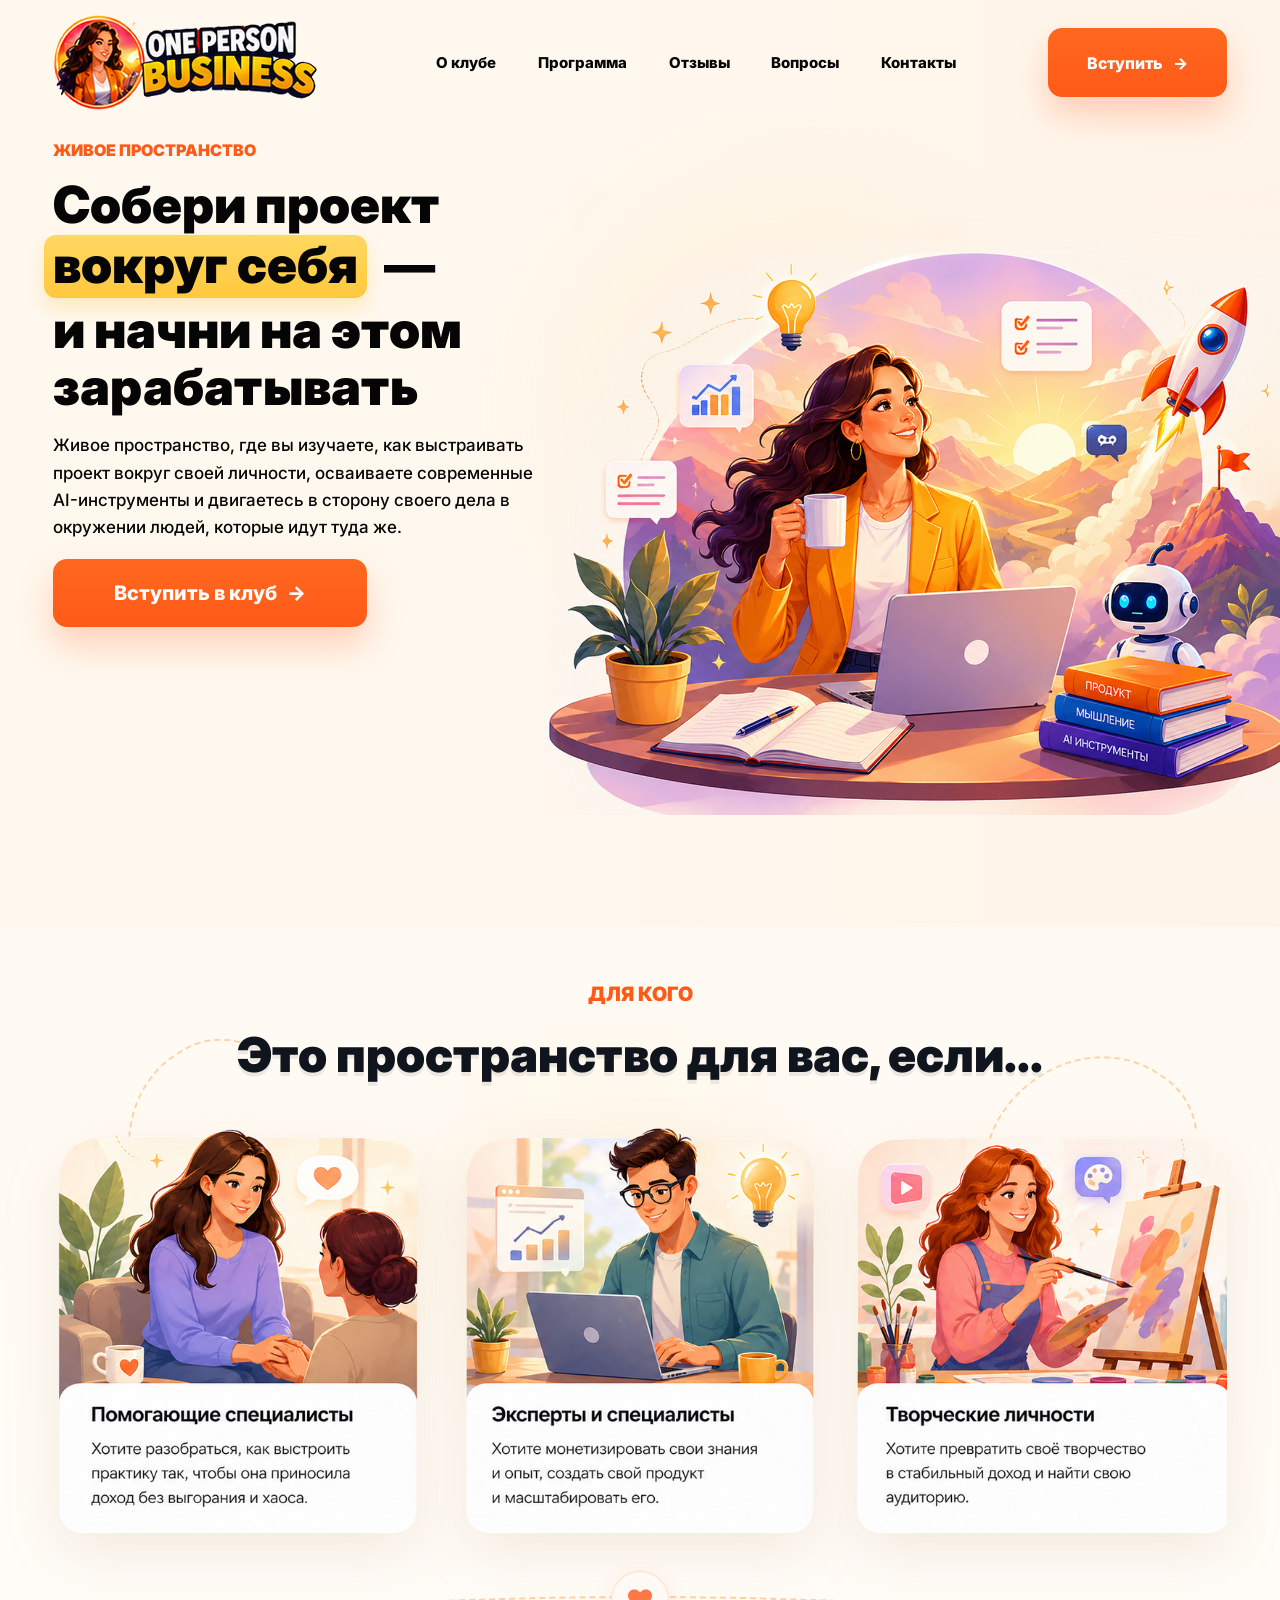
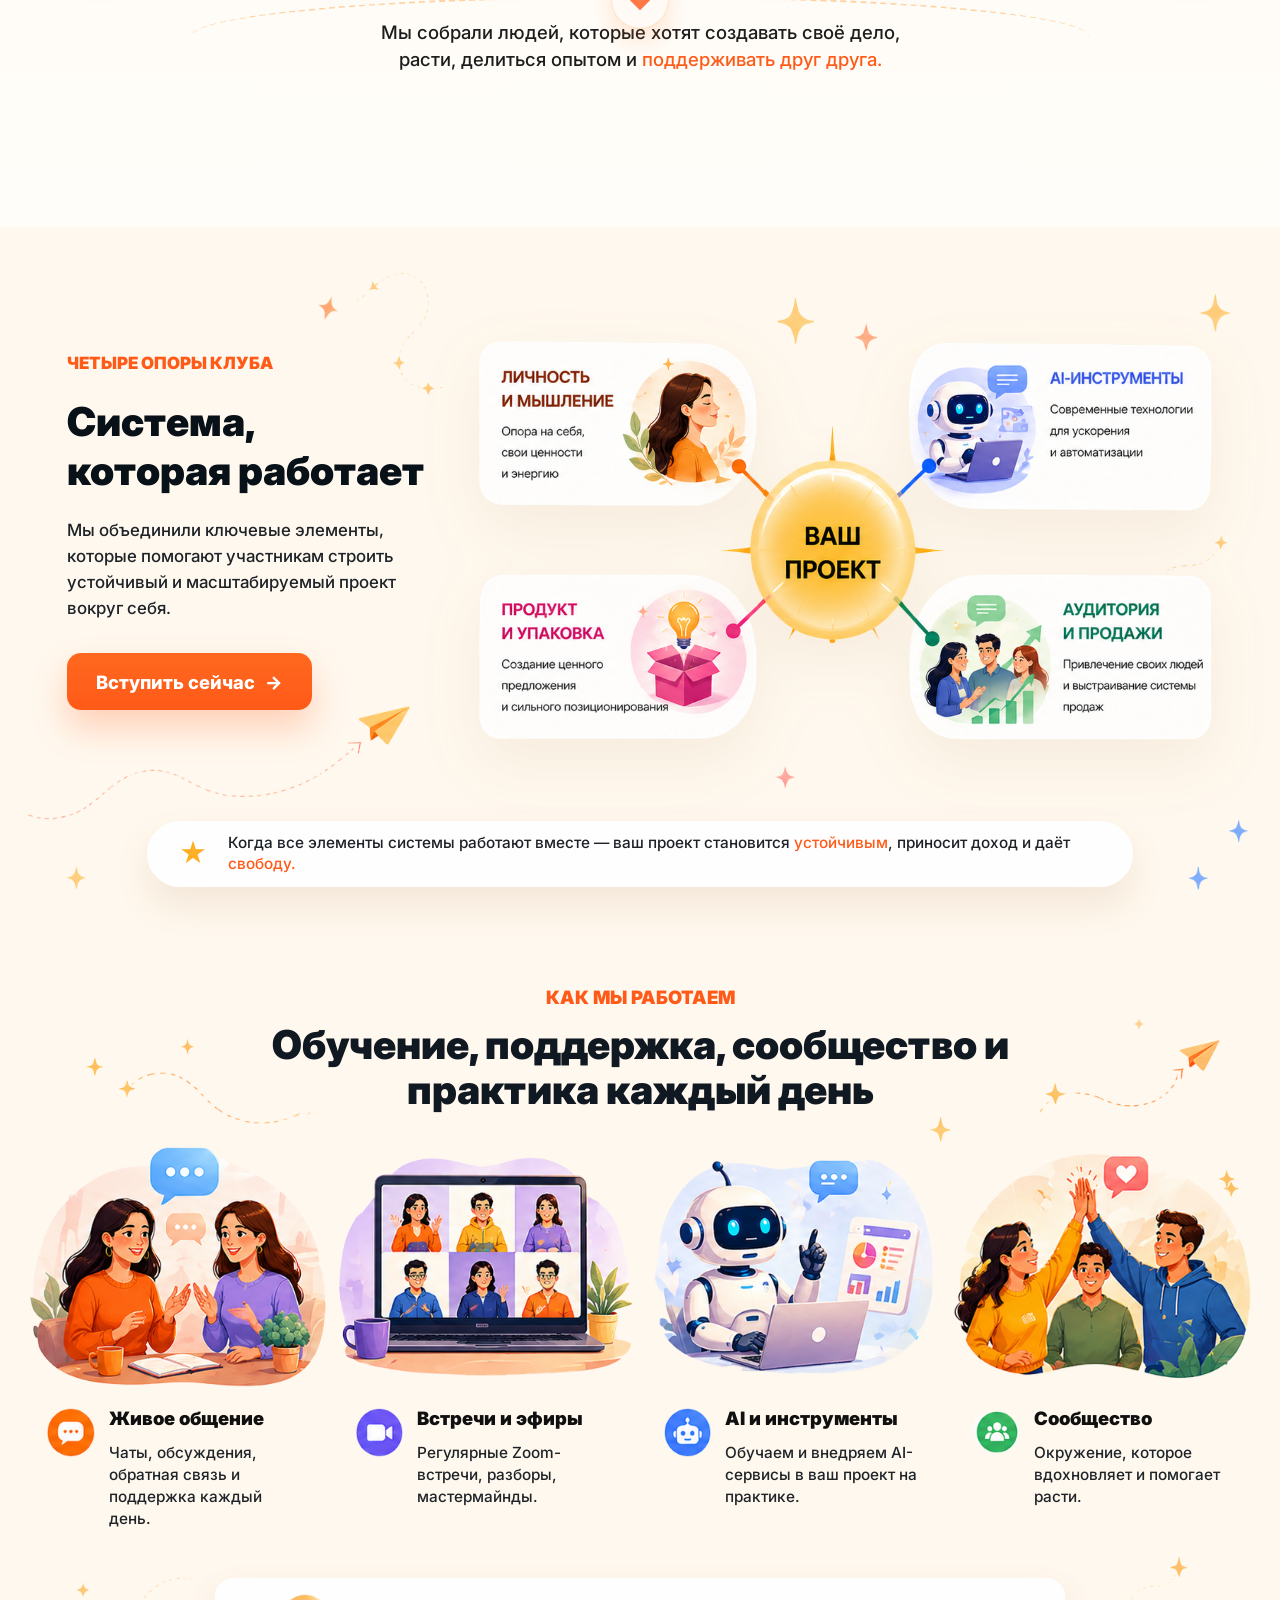
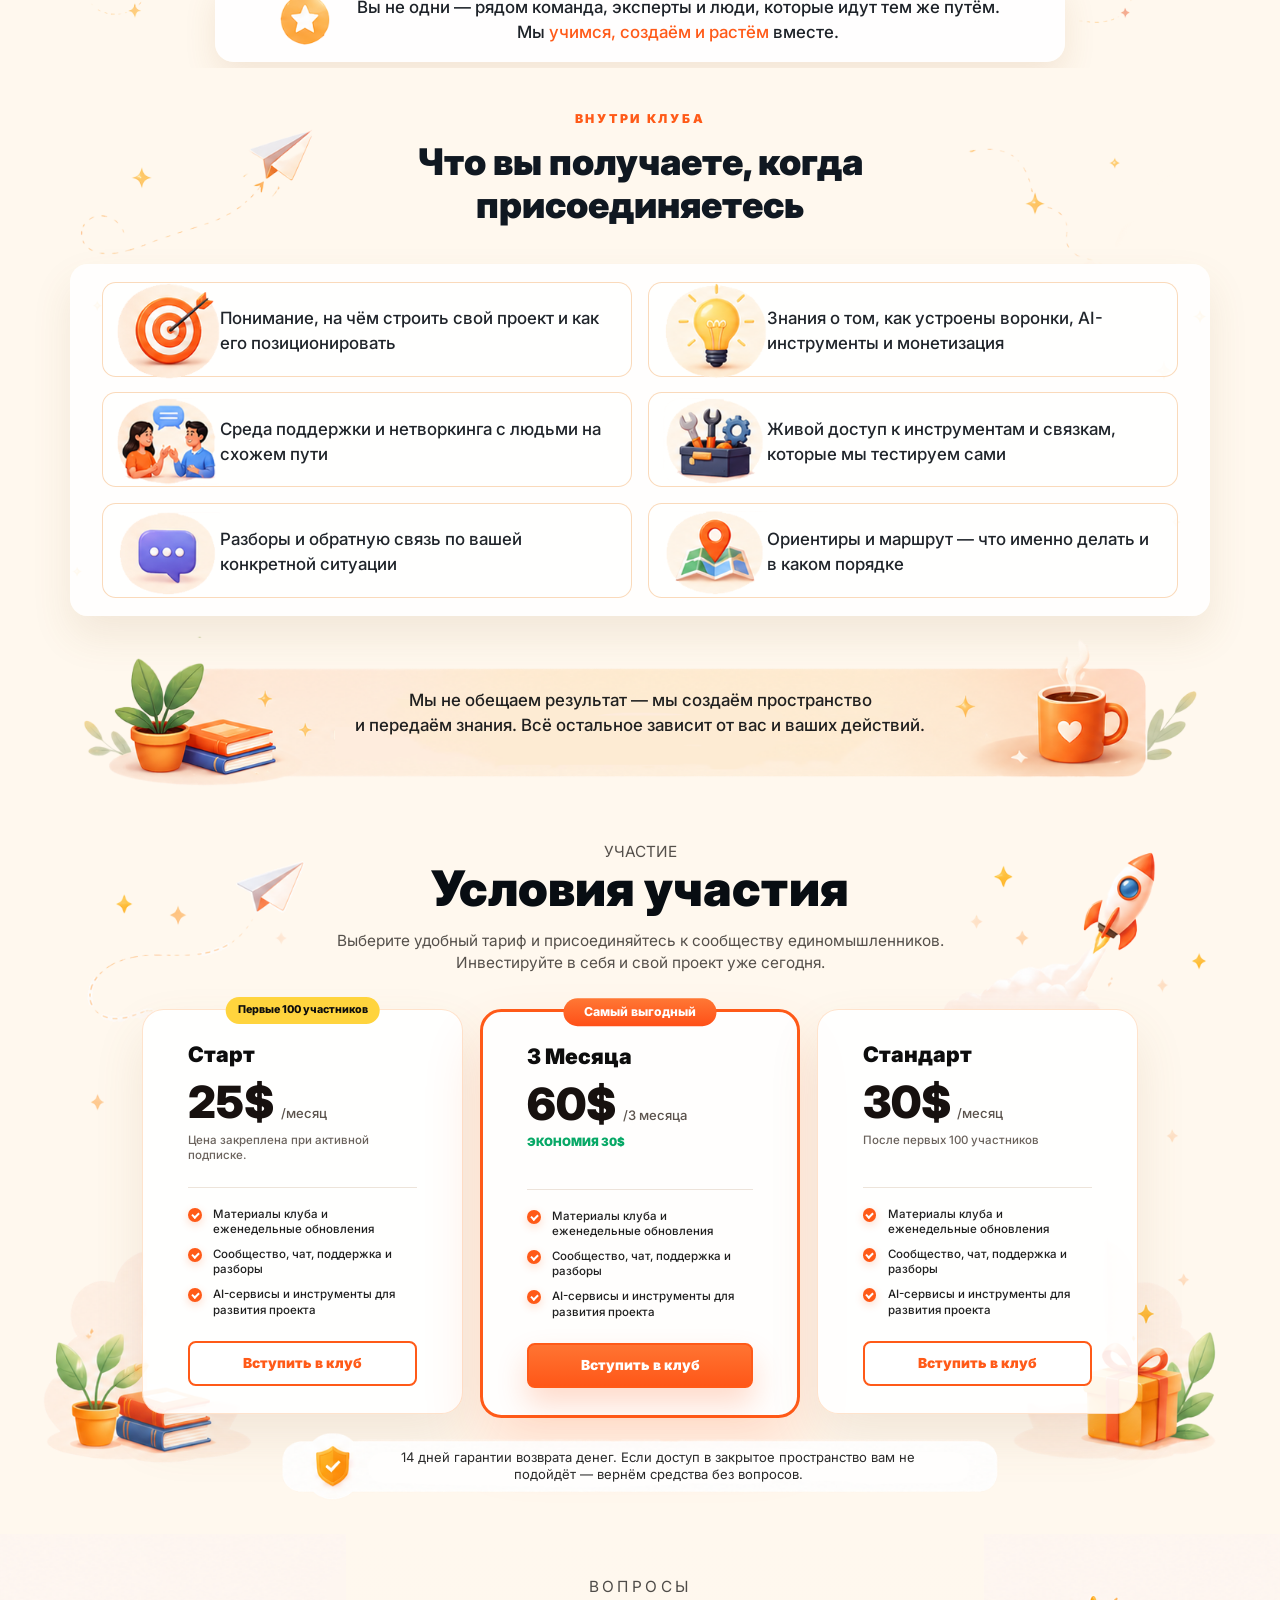
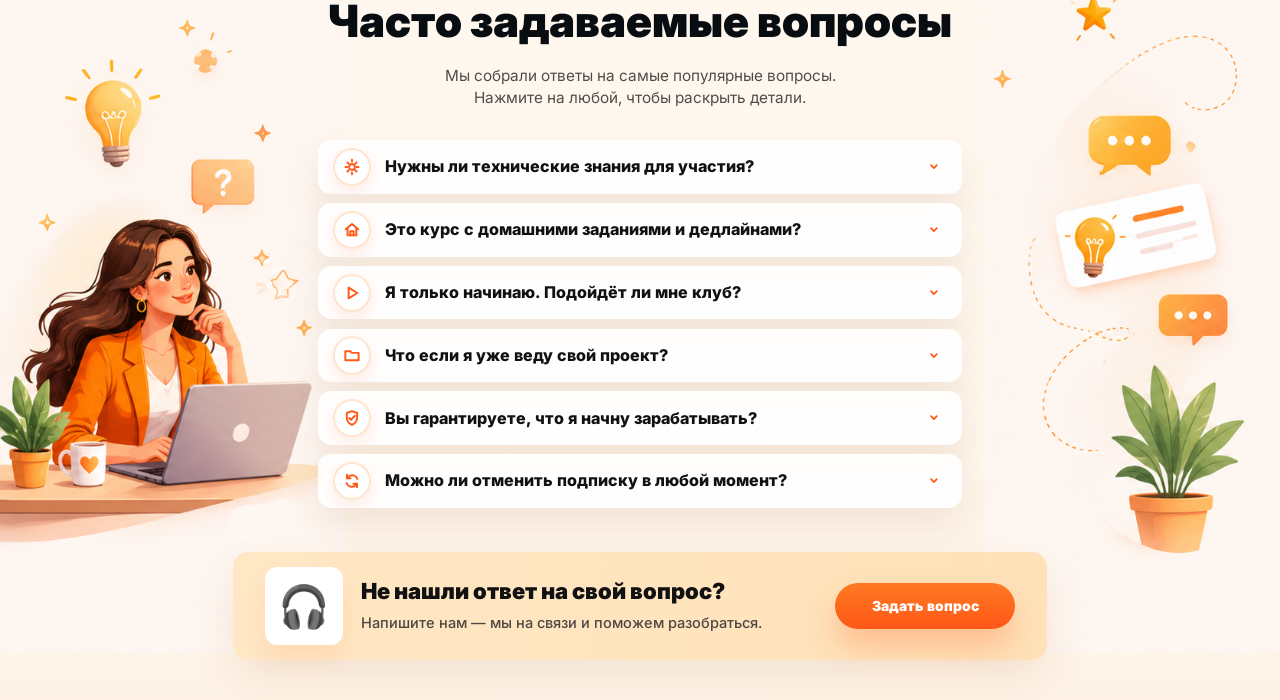
==== commit 8ef1eecf: "Add pricing and FAQ sections" ====
--- a/index.html
+++ b/index.html
@@ -20,7 +20,7 @@
       href="https://fonts.googleapis.com/css2?family=Inter:wght@500;600;700;800;900&display=swap"
       rel="stylesheet"
     />
-    <link rel="stylesheet" href="./styles.css" />
+    <link rel="stylesheet" href="./styles.css?v=block7-4" />
   </head>
   <body>
     <section class="hero" aria-labelledby="hero-title">
@@ -267,5 +267,230 @@
         </div>
       </div>
     </section>
+
+    <section class="pricing-section" id="pricing" aria-labelledby="pricing-title">
+      <div class="pricing-inner">
+        <div class="pricing-heading">
+          <p class="section-label pricing-label">УЧАСТИЕ</p>
+          <h2 id="pricing-title">Условия участия</h2>
+          <p>
+            Выберите удобный тариф и присоединяйтесь к сообществу единомышленников.<br />
+            Инвестируйте в себя и свой проект уже сегодня.
+          </p>
+        </div>
+
+        <img src="./block6/6 icon 1.png" alt="" class="pricing-decor pricing-decor--left" aria-hidden="true" />
+        <img src="./block6/6 icon 2.png" alt="" class="pricing-decor pricing-decor--right" aria-hidden="true" />
+
+        <!-- Pricing cards are independent: remove/add an article to change available packages. -->
+        <div class="pricing-cards" aria-label="Тарифы клуба">
+          <article class="pricing-card">
+            <div class="pricing-card-badge">Первые 100 участников</div>
+            <h3>Старт</h3>
+            <div class="pricing-price">
+              <strong>25$</strong>
+              <span>/месяц</span>
+            </div>
+            <p class="pricing-subnote">Цена закреплена при активной подписке.</p>
+            <ul>
+              <li>Материалы клуба и еженедельные обновления</li>
+              <li>Сообщество, чат, поддержка и разборы</li>
+              <li>AI-сервисы и инструменты для развития проекта</li>
+            </ul>
+            <a class="pricing-button pricing-button--outline" href="#pricing">Вступить в клуб</a>
+          </article>
+
+          <article class="pricing-card pricing-card--featured">
+            <div class="pricing-card-badge">Самый выгодный</div>
+            <h3>3 Месяца</h3>
+            <div class="pricing-price">
+              <strong>60$</strong>
+              <span>/3 месяца</span>
+            </div>
+            <p class="pricing-saving">экономия 30$</p>
+            <ul>
+              <li>Материалы клуба и еженедельные обновления</li>
+              <li>Сообщество, чат, поддержка и разборы</li>
+              <li>AI-сервисы и инструменты для развития проекта</li>
+            </ul>
+            <a class="pricing-button" href="#pricing">Вступить в клуб</a>
+          </article>
+
+          <article class="pricing-card">
+            <h3>Стандарт</h3>
+            <div class="pricing-price">
+              <strong>30$</strong>
+              <span>/месяц</span>
+            </div>
+            <p class="pricing-subnote">После первых 100 участников</p>
+            <ul>
+              <li>Материалы клуба и еженедельные обновления</li>
+              <li>Сообщество, чат, поддержка и разборы</li>
+              <li>AI-сервисы и инструменты для развития проекта</li>
+            </ul>
+            <a class="pricing-button pricing-button--outline" href="#pricing">Вступить в клуб</a>
+          </article>
+        </div>
+
+        <div class="pricing-guarantee">
+          <img src="./block6/6 image 1.png" alt="" class="pricing-guarantee-bg" aria-hidden="true" />
+          <p>
+            14 дней гарантии возврата денег. Если доступ в закрытое пространство вам не подойдёт — вернём средства без вопросов.
+          </p>
+        </div>
+      </div>
+    </section>
+
+    <section class="faq-section" id="faq" aria-labelledby="faq-title">
+      <div class="faq-inner">
+        <div class="faq-heading">
+          <p class="section-label faq-label">ВОПРОСЫ</p>
+          <h2 id="faq-title">Часто задаваемые вопросы</h2>
+          <p>
+            Мы собрали ответы на самые популярные вопросы.<br />
+            Нажмите на любой, чтобы раскрыть детали.
+          </p>
+        </div>
+
+        <div class="faq-list" data-accordion>
+          <div class="faq-item">
+            <button class="faq-question" type="button" aria-expanded="false" aria-controls="faq-answer-1">
+              <span class="faq-icon" aria-hidden="true">
+                <svg viewBox="0 0 24 24" focusable="false">
+                  <path d="M12 8.5a3.5 3.5 0 1 1 0 7 3.5 3.5 0 0 1 0-7Z" />
+                  <path d="M12 3.2v2.1M12 18.7v2.1M4.2 12h2.1M17.7 12h2.1M6.5 6.5 8 8M16 16l1.5 1.5M17.5 6.5 16 8M8 16l-1.5 1.5" />
+                </svg>
+              </span>
+              <span>Нужны ли технические знания для участия?</span>
+              <span class="faq-arrow" aria-hidden="true">
+                <svg viewBox="0 0 24 24" focusable="false"><path d="m7 9 5 5 5-5" /></svg>
+              </span>
+            </button>
+            <div class="faq-answer" id="faq-answer-1">
+              <p>Нет. Мы разбираем всё с нуля — от смыслов до инструментов. Технический порог входа — ноль.</p>
+            </div>
+          </div>
+
+          <div class="faq-item">
+            <button class="faq-question" type="button" aria-expanded="false" aria-controls="faq-answer-2">
+              <span class="faq-icon" aria-hidden="true">
+                <svg viewBox="0 0 24 24" focusable="false">
+                  <path d="M4.5 11.2 12 4.8l7.5 6.4" />
+                  <path d="M6.7 10.4v8.1h10.6v-8.1" />
+                  <path d="M10 18.5v-5h4v5" />
+                </svg>
+              </span>
+              <span>Это курс с домашними заданиями и дедлайнами?</span>
+              <span class="faq-arrow" aria-hidden="true">
+                <svg viewBox="0 0 24 24" focusable="false"><path d="m7 9 5 5 5-5" /></svg>
+              </span>
+            </button>
+            <div class="faq-answer" id="faq-answer-2">
+              <p>Нет. Это живое пространство. Вы включаетесь в своём темпе, без жёстких обязательств и расписания.</p>
+            </div>
+          </div>
+
+          <div class="faq-item">
+            <button class="faq-question" type="button" aria-expanded="false" aria-controls="faq-answer-3">
+              <span class="faq-icon" aria-hidden="true">
+                <svg viewBox="0 0 24 24" focusable="false">
+                  <path d="M8 5.5v13l10.5-6.5L8 5.5Z" />
+                </svg>
+              </span>
+              <span>Я только начинаю. Подойдёт ли мне клуб?</span>
+              <span class="faq-arrow" aria-hidden="true">
+                <svg viewBox="0 0 24 24" focusable="false"><path d="m7 9 5 5 5-5" /></svg>
+              </span>
+            </button>
+            <div class="faq-answer" id="faq-answer-3">
+              <p>Да. Клуб создан именно для тех, кто хочет начать с правильной точки — с личности и смыслов, а не с инструментов наугад.</p>
+            </div>
+          </div>
+
+          <div class="faq-item">
+            <button class="faq-question" type="button" aria-expanded="false" aria-controls="faq-answer-4">
+              <span class="faq-icon" aria-hidden="true">
+                <svg viewBox="0 0 24 24" focusable="false">
+                  <path d="M4 7.5h6l1.7 2h8.3v8.8H4V7.5Z" />
+                </svg>
+              </span>
+              <span>Что если я уже веду свой проект?</span>
+              <span class="faq-arrow" aria-hidden="true">
+                <svg viewBox="0 0 24 24" focusable="false"><path d="m7 9 5 5 5-5" /></svg>
+              </span>
+            </button>
+            <div class="faq-answer" id="faq-answer-4">
+              <p>Помогаем структурировать и усилить то, что уже есть.</p>
+            </div>
+          </div>
+
+          <div class="faq-item">
+            <button class="faq-question" type="button" aria-expanded="false" aria-controls="faq-answer-5">
+              <span class="faq-icon" aria-hidden="true">
+                <svg viewBox="0 0 24 24" focusable="false">
+                  <path d="M12 3.8 18.2 6v5.3c0 4-2.5 7.3-6.2 8.9-3.7-1.6-6.2-4.9-6.2-8.9V6L12 3.8Z" />
+                  <path d="m8.8 12 2.1 2.1 4.6-4.8" />
+                </svg>
+              </span>
+              <span>Вы гарантируете, что я начну зарабатывать?</span>
+              <span class="faq-arrow" aria-hidden="true">
+                <svg viewBox="0 0 24 24" focusable="false"><path d="m7 9 5 5 5-5" /></svg>
+              </span>
+            </button>
+            <div class="faq-answer" id="faq-answer-5">
+              <p>Нет, и мы честны в этом. Мы создаём среду, делимся инструментами и знаниями о том, как выстраивать проекты и монетизацию. Всё остальное — ваши решения и действия.</p>
+            </div>
+          </div>
+
+          <div class="faq-item">
+            <button class="faq-question" type="button" aria-expanded="false" aria-controls="faq-answer-6">
+              <span class="faq-icon" aria-hidden="true">
+                <svg viewBox="0 0 24 24" focusable="false">
+                  <path d="M18.5 9.5A6.5 6.5 0 0 0 7.8 6.9L6 8.7" />
+                  <path d="M6 4.4v4.3h4.3" />
+                  <path d="M5.5 14.5a6.5 6.5 0 0 0 10.7 2.6l1.8-1.8" />
+                  <path d="M18 19.6v-4.3h-4.3" />
+                </svg>
+              </span>
+              <span>Можно ли отменить подписку в любой момент?</span>
+              <span class="faq-arrow" aria-hidden="true">
+                <svg viewBox="0 0 24 24" focusable="false"><path d="m7 9 5 5 5-5" /></svg>
+              </span>
+            </button>
+            <div class="faq-answer" id="faq-answer-6">
+              <p>Да, в любой момент. Без штрафов и объяснений.</p>
+            </div>
+          </div>
+        </div>
+
+        <div class="faq-support">
+          <div class="faq-support-icon" aria-hidden="true"></div>
+          <div>
+            <h3>Не нашли ответ на свой вопрос?</h3>
+            <p>Напишите нам — мы на связи и поможем разобраться.</p>
+          </div>
+          <a class="faq-support-button" href="#contacts">Задать вопрос</a>
+        </div>
+      </div>
+    </section>
+
+    <script>
+      document.querySelectorAll("[data-accordion]").forEach((accordion) => {
+        accordion.addEventListener("click", (event) => {
+          const button = event.target.closest(".faq-question");
+          if (!button || !accordion.contains(button)) return;
+
+          const isOpen = button.getAttribute("aria-expanded") === "true";
+
+          accordion.querySelectorAll(".faq-question").forEach((item) => {
+            item.setAttribute("aria-expanded", "false");
+          });
+
+          if (!isOpen) {
+            button.setAttribute("aria-expanded", "true");
+          }
+        });
+      });
+    </script>
   </body>
 </html>
--- a/styles.css
+++ b/styles.css
@@ -683,6 +683,514 @@
   line-height: 1.45;
 }
 
+.pricing-section {
+  position: relative;
+  overflow: hidden;
+  min-height: min(941px, 56.28vw);
+  background: #fff8ee;
+}
+
+.pricing-inner {
+  position: relative;
+  width: 100%;
+  max-width: var(--canvas-max);
+  min-height: min(941px, 56.28vw);
+  margin: 0 auto;
+  padding: min(48px, 2.87vw) min(86px, 5.14vw) min(43px, 2.57vw);
+  background: url("./block6/6 bg.png") center / 100% 100% no-repeat;
+}
+
+.pricing-heading {
+  position: relative;
+  z-index: 2;
+  text-align: center;
+}
+
+.pricing-label {
+  margin-bottom: min(20px, 1.2vw);
+  color: var(--orange);
+  font-size: min(18px, 1.08vw);
+}
+
+.pricing-heading h2 {
+  margin: 0;
+  color: #080d12;
+  font-size: min(64px, 3.83vw);
+  font-weight: 900;
+  line-height: 1.05;
+  letter-spacing: 0;
+}
+
+.pricing-heading p {
+  margin: min(20px, 1.2vw) auto 0;
+  color: #55504b;
+  font-size: min(20px, 1.2vw);
+  font-weight: 400;
+  line-height: 1.45;
+}
+
+.pricing-cards {
+  position: relative;
+  z-index: 2;
+  display: grid;
+  grid-template-columns: repeat(3, minmax(0, 1fr));
+  align-items: start;
+  gap: min(22px, 1.32vw);
+  width: min(1300px, 77.75vw);
+  margin: min(46px, 2.75vw) auto 0;
+}
+
+.pricing-card {
+  position: relative;
+  display: flex;
+  flex-direction: column;
+  min-height: min(493px, 29.49vw);
+  padding: min(42px, 2.51vw) min(58px, 3.47vw) min(36px, 2.15vw);
+  border: 1px solid rgba(255, 169, 101, 0.32);
+  border-radius: min(28px, 1.67vw);
+  background: rgba(255, 255, 255, 0.9);
+  box-shadow: 0 24px 50px rgba(151, 105, 57, 0.12);
+}
+
+.pricing-card--featured {
+  min-height: min(493px, 29.49vw);
+  border: min(4px, 0.24vw) solid var(--orange);
+  box-shadow: 0 30px 58px rgba(255, 90, 24, 0.16);
+}
+
+.pricing-card-badge {
+  position: absolute;
+  top: 0;
+  left: 50%;
+  min-width: min(202px, 12.08vw);
+  padding: min(10px, 0.6vw) min(16px, 0.96vw);
+  border-radius: 999px;
+  background: #ffd43d;
+  color: #0d0d0d;
+  font-size: min(14px, 0.84vw);
+  font-weight: 800;
+  line-height: 1;
+  text-align: center;
+  transform: translate(-50%, -50%);
+}
+
+.pricing-card--featured .pricing-card-badge {
+  min-width: min(200px, 11.96vw);
+  background: linear-gradient(180deg, #ff7835 0%, #ff4f17 100%);
+  color: #fff;
+  font-size: min(16px, 0.96vw);
+}
+
+.pricing-card h3 {
+  margin: 0 0 min(20px, 1.2vw);
+  color: #0d0d0d;
+  font-size: min(28px, 1.67vw);
+  font-weight: 900;
+  line-height: 1.1;
+}
+
+.pricing-price {
+  display: flex;
+  align-items: baseline;
+  gap: min(9px, 0.54vw);
+  color: #17110f;
+}
+
+.pricing-price strong {
+  font-size: min(58px, 3.47vw);
+  font-weight: 900;
+  line-height: 0.95;
+}
+
+.pricing-price span {
+  color: #5a524c;
+  font-size: min(17px, 1.02vw);
+  font-weight: 500;
+}
+
+.pricing-subnote,
+.pricing-saving {
+  min-height: min(48px, 2.87vw);
+  margin: min(12px, 0.72vw) 0 min(23px, 1.38vw);
+  color: #6a625c;
+  font-size: min(15px, 0.9vw);
+  font-weight: 500;
+  line-height: 1.35;
+}
+
+.pricing-saving {
+  color: #07a866;
+  font-weight: 900;
+  text-transform: uppercase;
+}
+
+.pricing-card ul {
+  display: grid;
+  gap: min(12px, 0.72vw);
+  margin: 0;
+  margin-bottom: min(30px, 1.79vw);
+  padding: min(24px, 1.44vw) 0 0;
+  border-top: 1px solid rgba(180, 144, 106, 0.24);
+  list-style: none;
+}
+
+.pricing-card li {
+  position: relative;
+  padding-left: min(33px, 1.97vw);
+  color: #202020;
+  font-size: min(15px, 0.9vw);
+  font-weight: 500;
+  line-height: 1.35;
+}
+
+.pricing-card li::before {
+  content: "";
+  position: absolute;
+  top: 0.1em;
+  left: 0;
+  width: min(18px, 1.08vw);
+  aspect-ratio: 1;
+  border-radius: 50%;
+  background: var(--orange);
+  box-shadow: 0 3px 8px rgba(255, 90, 24, 0.22);
+}
+
+.pricing-card li::after {
+  content: "";
+  position: absolute;
+  top: calc(0.1em + min(5px, 0.3vw));
+  left: min(5px, 0.3vw);
+  width: min(7px, 0.42vw);
+  height: min(4px, 0.24vw);
+  border-bottom: 2px solid #fff;
+  border-left: 2px solid #fff;
+  transform: rotate(-45deg);
+}
+
+.pricing-button {
+  display: inline-flex;
+  align-items: center;
+  justify-content: center;
+  min-height: min(58px, 3.47vw);
+  margin-top: auto;
+  border: 2px solid var(--orange);
+  border-radius: min(10px, 0.6vw);
+  background: linear-gradient(180deg, #ff7432 0%, #ff5718 100%);
+  color: #fff;
+  font-size: min(18px, 1.08vw);
+  font-weight: 900;
+  text-decoration: none;
+  box-shadow: 0 16px 30px rgba(255, 90, 24, 0.22);
+}
+
+.pricing-button--outline {
+  background: #fff;
+  color: var(--orange);
+  box-shadow: none;
+}
+
+.pricing-decor {
+  position: absolute;
+  z-index: 1;
+  display: block;
+  height: auto;
+  pointer-events: none;
+}
+
+.pricing-decor--left {
+  bottom: min(91px, 5.44vw);
+  left: min(56px, 3.35vw);
+  width: min(274px, 16.39vw);
+  max-width: 274px;
+}
+
+.pricing-decor--right {
+  right: min(82px, 4.9vw);
+  bottom: min(94px, 5.62vw);
+  width: min(268px, 16.03vw);
+  max-width: 268px;
+}
+
+.pricing-guarantee {
+  position: relative;
+  z-index: 2;
+  display: grid;
+  width: min(939px, 56.16vw);
+  min-height: min(90px, 5.38vw);
+  place-items: center;
+  margin: min(18px, 1.08vw) auto 0;
+  padding: 0 min(72px, 4.31vw) 0 min(120px, 7.18vw);
+  text-align: center;
+}
+
+.pricing-guarantee-bg {
+  position: absolute;
+  inset: 0;
+  z-index: 0;
+  display: block;
+  width: 100%;
+  height: auto;
+  object-fit: contain;
+}
+
+.pricing-guarantee p {
+  position: relative;
+  z-index: 1;
+  margin: 0;
+  color: #2a2a2a;
+  font-size: min(17px, 1.02vw);
+  font-weight: 400;
+  line-height: 1.35;
+}
+
+.faq-section {
+  position: relative;
+  overflow: hidden;
+  min-height: min(940px, 56.22vw);
+  background: #fff8ee;
+}
+
+.faq-inner {
+  position: relative;
+  width: 100%;
+  max-width: var(--canvas-max);
+  min-height: min(940px, 56.22vw);
+  margin: 0 auto;
+  padding: min(30px, 1.79vw) min(84px, 5.02vw) min(52px, 3.11vw);
+  background:
+    url("./block7/7 image 1.png") top center / 100% auto no-repeat,
+    linear-gradient(180deg, #fff8ee 0%, #fff7ee 44%, #fff3e7 100%);
+}
+
+.faq-heading {
+  position: relative;
+  z-index: 2;
+  text-align: center;
+}
+
+.faq-label {
+  margin-bottom: min(14px, 0.84vw);
+  color: var(--orange);
+  font-size: min(17px, 1.02vw);
+  letter-spacing: 0.22em;
+}
+
+.faq-heading h2 {
+  margin: 0;
+  color: #080d12;
+  font-size: min(58px, 3.47vw);
+  font-weight: 900;
+  line-height: 1.08;
+  letter-spacing: 0;
+}
+
+.faq-heading p {
+  margin: min(25px, 1.5vw) 0 0;
+  color: #4f4c49;
+  font-size: min(20px, 1.2vw);
+  font-weight: 400;
+  line-height: 1.45;
+}
+
+.faq-list {
+  position: relative;
+  z-index: 2;
+  display: grid;
+  gap: min(12px, 0.72vw);
+  width: min(842px, 50.36vw);
+  margin: min(40px, 2.39vw) auto 0;
+}
+
+.faq-item {
+  overflow: hidden;
+  border-radius: min(18px, 1.08vw);
+  background: rgba(255, 255, 255, 0.94);
+  box-shadow: 0 16px 34px rgba(138, 89, 45, 0.11);
+  transition:
+    box-shadow 240ms ease,
+    background-color 240ms ease,
+    transform 240ms ease;
+}
+
+.faq-item:has(.faq-question[aria-expanded="true"]) {
+  background: rgba(255, 255, 255, 0.98);
+  box-shadow: 0 18px 38px rgba(138, 89, 45, 0.14);
+}
+
+.faq-question {
+  display: grid;
+  grid-template-columns: min(50px, 2.99vw) minmax(0, 1fr) min(28px, 1.67vw);
+  align-items: center;
+  gap: min(18px, 1.08vw);
+  width: 100%;
+  min-height: min(68px, 4.07vw);
+  padding: min(10px, 0.6vw) min(28px, 1.67vw) min(10px, 0.6vw) min(20px, 1.2vw);
+  border: 0;
+  background: transparent;
+  color: #111;
+  font: inherit;
+  text-align: left;
+  cursor: pointer;
+}
+
+.faq-question span:nth-child(2) {
+  font-size: min(21px, 1.26vw);
+  font-weight: 800;
+  line-height: 1.2;
+}
+
+.faq-icon {
+  position: relative;
+  display: grid;
+  width: min(50px, 2.99vw);
+  max-width: 50px;
+  aspect-ratio: 1;
+  place-items: center;
+  border: 2px solid rgba(255, 151, 67, 0.26);
+  border-radius: 50%;
+  background: #fff;
+  color: var(--orange);
+  box-shadow: 0 6px 16px rgba(255, 90, 24, 0.12);
+}
+
+.faq-icon::before {
+  content: none;
+}
+
+.faq-icon svg {
+  display: block;
+  width: min(26px, 1.56vw);
+  max-width: 26px;
+  height: auto;
+}
+
+.faq-icon path {
+  fill: none;
+  stroke: var(--orange);
+  stroke-width: 2.35;
+  stroke-linecap: round;
+  stroke-linejoin: round;
+}
+
+.faq-arrow {
+  position: relative;
+  width: min(18px, 1.08vw);
+  aspect-ratio: 1;
+  justify-self: end;
+}
+
+.faq-arrow svg {
+  display: block;
+  width: 100%;
+  height: 100%;
+  transition: transform 220ms ease;
+}
+
+.faq-arrow path {
+  fill: none;
+  stroke: #ff5a18;
+  stroke-width: 3;
+  stroke-linecap: round;
+  stroke-linejoin: round;
+}
+
+.faq-question[aria-expanded="true"] .faq-arrow svg {
+  transform: rotate(180deg);
+}
+
+.faq-answer {
+  max-height: 0;
+  overflow: hidden;
+  padding: 0 min(58px, 3.47vw) 0 min(88px, 5.26vw);
+  opacity: 0;
+  transition:
+    max-height 320ms ease,
+    padding 320ms ease,
+    opacity 220ms ease;
+}
+
+.faq-question[aria-expanded="true"] + .faq-answer {
+  max-height: 180px;
+  padding-bottom: min(22px, 1.32vw);
+  opacity: 1;
+}
+
+.faq-answer p {
+  margin: 0;
+  color: #403c39;
+  font-size: min(18px, 1.08vw);
+  font-weight: 500;
+  line-height: 1.45;
+}
+
+.faq-support {
+  position: relative;
+  z-index: 2;
+  display: grid;
+  grid-template-columns: min(102px, 6.1vw) minmax(0, 1fr) auto;
+  align-items: center;
+  gap: min(24px, 1.44vw);
+  width: min(1064px, 63.64vw);
+  min-height: min(132px, 7.89vw);
+  margin: min(57px, 3.41vw) auto 0;
+  padding: min(20px, 1.2vw) min(42px, 2.51vw);
+  border-radius: min(20px, 1.2vw);
+  background: linear-gradient(90deg, rgba(255, 231, 196, 0.96), rgba(255, 218, 164, 0.72));
+  box-shadow: 0 20px 40px rgba(151, 105, 57, 0.11);
+}
+
+.faq-support-icon {
+  position: relative;
+  width: min(102px, 6.1vw);
+  max-width: 102px;
+  aspect-ratio: 1;
+  border-radius: min(16px, 0.96vw);
+  background: #fff;
+  box-shadow: 0 12px 24px rgba(255, 90, 24, 0.1);
+}
+
+.faq-support-icon::before {
+  content: "🎧";
+  position: absolute;
+  inset: 0;
+  display: grid;
+  place-items: center;
+  color: var(--orange);
+  font-size: min(54px, 3.23vw);
+}
+
+.faq-support h3 {
+  margin: 0;
+  color: #111;
+  font-size: min(29px, 1.73vw);
+  font-weight: 900;
+  line-height: 1.18;
+}
+
+.faq-support p {
+  margin: min(13px, 0.78vw) 0 0;
+  color: #4d4844;
+  font-size: min(19px, 1.14vw);
+  font-weight: 500;
+  line-height: 1.35;
+}
+
+.faq-support-button {
+  display: inline-flex;
+  align-items: center;
+  justify-content: center;
+  min-width: min(235px, 14.06vw);
+  min-height: min(61px, 3.65vw);
+  padding: 0 min(28px, 1.67vw);
+  border-radius: 999px;
+  background: linear-gradient(180deg, #ff7a22 0%, #ff5718 100%);
+  color: #fff;
+  font-size: min(18px, 1.08vw);
+  font-weight: 900;
+  text-decoration: none;
+  box-shadow: 0 18px 30px rgba(255, 90, 24, 0.26);
+}
+
 @media (max-width: 1180px) {
   .site-header {
     grid-template-columns: 220px 1fr auto;
@@ -900,6 +1408,228 @@
   .inside-note p {
     padding: 0 130px;
     font-size: 18px;
+  }
+
+  .pricing-section,
+  .pricing-inner {
+    height: auto;
+    min-height: auto;
+  }
+
+  .pricing-inner {
+    padding: 58px var(--page-pad) 54px;
+    background-size: cover;
+  }
+
+  .pricing-label {
+    font-size: 15px;
+  }
+
+  .pricing-heading h2 {
+    font-size: clamp(42px, 6vw, 58px);
+  }
+
+  .pricing-heading p {
+    font-size: 18px;
+  }
+
+  .pricing-cards {
+    width: 100%;
+    max-width: 1040px;
+    gap: 18px;
+    margin-top: 54px;
+  }
+
+  .pricing-card,
+  .pricing-card--featured {
+    min-height: 560px;
+    padding: 42px 30px 34px;
+    border-radius: 24px;
+  }
+
+  .pricing-card-badge,
+  .pricing-card--featured .pricing-card-badge {
+    min-width: 190px;
+    padding: 10px 15px;
+    font-size: 14px;
+  }
+
+  .pricing-card h3 {
+    font-size: 26px;
+  }
+
+  .pricing-price strong {
+    font-size: 52px;
+  }
+
+  .pricing-price span,
+  .pricing-subnote,
+  .pricing-saving,
+  .pricing-card li,
+  .pricing-guarantee p {
+    font-size: 15px;
+  }
+
+  .pricing-subnote,
+  .pricing-saving {
+    min-height: 62px;
+  }
+
+  .pricing-card ul {
+    gap: 13px;
+    margin-bottom: 28px;
+    padding-top: 24px;
+  }
+
+  .pricing-card li {
+    padding-left: 30px;
+  }
+
+  .pricing-card li::before {
+    width: 18px;
+  }
+
+  .pricing-card li::after {
+    top: calc(0.1em + 5px);
+    left: 5px;
+    width: 7px;
+    height: 4px;
+  }
+
+  .pricing-button {
+    min-height: 56px;
+    border-radius: 10px;
+    font-size: 17px;
+  }
+
+  .pricing-decor--left {
+    left: 18px;
+    bottom: 34px;
+    width: 190px;
+  }
+
+  .pricing-decor--right {
+    right: 18px;
+    bottom: 34px;
+    width: 188px;
+  }
+
+  .pricing-guarantee {
+    width: min(100%, 860px);
+    min-height: 92px;
+    margin-top: 44px;
+    padding: 0 72px 0 116px;
+  }
+
+  .pricing-guarantee-bg {
+    height: 100%;
+    object-fit: cover;
+    border-radius: 18px;
+  }
+
+  .faq-section,
+  .faq-inner {
+    height: auto;
+    min-height: auto;
+  }
+
+  .faq-inner {
+    padding: 54px var(--page-pad) 52px;
+    background-size: 100% auto;
+  }
+
+  .faq-label {
+    font-size: 15px;
+  }
+
+  .faq-heading h2 {
+    font-size: clamp(42px, 6vw, 58px);
+  }
+
+  .faq-heading p {
+    font-size: 18px;
+  }
+
+  .faq-list {
+    width: min(100%, 820px);
+    gap: 12px;
+    margin-top: 38px;
+  }
+
+  .faq-item {
+    border-radius: 18px;
+  }
+
+  .faq-question {
+    grid-template-columns: 50px minmax(0, 1fr) 24px;
+    gap: 16px;
+    min-height: 68px;
+    padding: 10px 26px 10px 18px;
+  }
+
+  .faq-question span:nth-child(2) {
+    font-size: 20px;
+  }
+
+  .faq-icon {
+    width: 50px;
+  }
+
+  .faq-icon::before {
+    content: none;
+  }
+
+  .faq-icon svg {
+    width: 26px;
+  }
+
+  .faq-arrow {
+    width: 18px;
+  }
+
+  .faq-answer {
+    padding: 0 56px 0 84px;
+  }
+
+  .faq-question[aria-expanded="true"] + .faq-answer {
+    padding-bottom: 22px;
+  }
+
+  .faq-answer p {
+    font-size: 17px;
+  }
+
+  .faq-support {
+    width: min(100%, 960px);
+    grid-template-columns: 88px minmax(0, 1fr) auto;
+    min-height: 124px;
+    gap: 22px;
+    margin-top: 44px;
+    padding: 20px 30px;
+    border-radius: 20px;
+  }
+
+  .faq-support-icon {
+    width: 88px;
+    border-radius: 16px;
+  }
+
+  .faq-support-icon::before {
+    font-size: 46px;
+  }
+
+  .faq-support h3 {
+    font-size: 26px;
+  }
+
+  .faq-support p {
+    font-size: 17px;
+  }
+
+  .faq-support-button {
+    min-width: 210px;
+    min-height: 58px;
+    font-size: 17px;
   }
 
 }
@@ -1191,6 +1921,81 @@
     padding: 0 90px;
     font-size: 17px;
   }
+
+  .pricing-section,
+  .pricing-inner {
+    height: auto;
+    min-height: auto;
+  }
+
+  .pricing-inner {
+    padding: 56px var(--page-pad) 52px;
+    background-size: cover;
+  }
+
+  .pricing-heading h2 {
+    font-size: clamp(38px, 7vw, 52px);
+  }
+
+  .pricing-heading p {
+    font-size: 17px;
+  }
+
+  .pricing-cards {
+    grid-template-columns: 1fr;
+    max-width: 520px;
+    margin-top: 50px;
+  }
+
+  .pricing-card,
+  .pricing-card--featured {
+    min-height: auto;
+    padding: 42px 34px 34px;
+  }
+
+  .pricing-subnote,
+  .pricing-saving {
+    min-height: auto;
+    margin-bottom: 22px;
+  }
+
+  .pricing-button {
+    margin-top: 28px;
+  }
+
+  .pricing-decor {
+    display: none;
+  }
+
+  .pricing-guarantee {
+    width: min(100%, 600px);
+    min-height: 104px;
+    padding: 20px 44px 20px 92px;
+  }
+
+  .faq-inner {
+    padding: 54px var(--page-pad) 50px;
+    background-position: center;
+    background-size: 100% auto;
+  }
+
+  .faq-heading h2 {
+    font-size: clamp(36px, 7vw, 52px);
+  }
+
+  .faq-list {
+    width: min(100%, 680px);
+  }
+
+  .faq-support {
+    grid-template-columns: 76px minmax(0, 1fr);
+    width: min(100%, 680px);
+  }
+
+  .faq-support-button {
+    grid-column: 1 / -1;
+    justify-self: stretch;
+  }
 }
 
 @media (max-width: 560px) {
@@ -1475,4 +2280,222 @@
     font-size: 15px;
     line-height: 1.45;
   }
-}
+
+  .pricing-inner {
+    padding-top: 48px;
+    padding-bottom: 46px;
+  }
+
+  .pricing-label {
+    margin-bottom: 14px;
+    font-size: 13px;
+    letter-spacing: 0.18em;
+  }
+
+  .pricing-heading h2 {
+    font-size: clamp(34px, 10vw, 42px);
+  }
+
+  .pricing-heading p {
+    margin-top: 16px;
+    font-size: 15px;
+    line-height: 1.45;
+  }
+
+  .pricing-heading br {
+    display: none;
+  }
+
+  .pricing-cards {
+    gap: 22px;
+    margin-top: 44px;
+  }
+
+  .pricing-card,
+  .pricing-card--featured {
+    padding: 38px 22px 24px;
+    border-radius: 22px;
+  }
+
+  .pricing-card--featured {
+    border-width: 3px;
+  }
+
+  .pricing-card-badge,
+  .pricing-card--featured .pricing-card-badge {
+    min-width: 184px;
+    padding: 9px 14px;
+    font-size: 13px;
+  }
+
+  .pricing-card h3 {
+    margin-bottom: 16px;
+    font-size: 25px;
+  }
+
+  .pricing-price {
+    gap: 8px;
+  }
+
+  .pricing-price strong {
+    font-size: 48px;
+  }
+
+  .pricing-price span {
+    font-size: 15px;
+  }
+
+  .pricing-subnote,
+  .pricing-saving {
+    margin: 10px 0 20px;
+    font-size: 14px;
+  }
+
+  .pricing-card ul {
+    gap: 12px;
+    margin-bottom: 26px;
+    padding-top: 22px;
+  }
+
+  .pricing-card li {
+    padding-left: 29px;
+    font-size: 14px;
+    line-height: 1.35;
+  }
+
+  .pricing-button {
+    min-height: 54px;
+    margin-top: 24px;
+    font-size: 16px;
+  }
+
+  .pricing-guarantee {
+    min-height: 136px;
+    margin-top: 30px;
+    padding: 26px 26px 24px;
+    overflow: hidden;
+    border: 1px solid rgba(255, 196, 143, 0.7);
+    border-radius: 20px;
+    background: rgba(255, 255, 255, 0.9);
+    box-shadow: 0 18px 36px rgba(151, 105, 57, 0.1);
+  }
+
+  .pricing-guarantee-bg {
+    display: none;
+  }
+
+  .pricing-guarantee p {
+    max-width: 270px;
+    font-size: 15px;
+    font-weight: 500;
+  }
+
+  .faq-inner {
+    padding-top: 48px;
+    padding-bottom: 42px;
+    background: linear-gradient(180deg, #fff8ee 0%, #fff3e5 100%);
+  }
+
+  .faq-label {
+    margin-bottom: 14px;
+    font-size: 13px;
+    letter-spacing: 0.18em;
+  }
+
+  .faq-heading h2 {
+    font-size: clamp(31px, 9.5vw, 38px);
+    line-height: 1.1;
+  }
+
+  .faq-heading p {
+    margin-top: 16px;
+    font-size: 15px;
+  }
+
+  .faq-heading br {
+    display: none;
+  }
+
+  .faq-list {
+    gap: 12px;
+    margin-top: 30px;
+  }
+
+  .faq-item {
+    border-radius: 16px;
+  }
+
+  .faq-question {
+    grid-template-columns: 42px minmax(0, 1fr) 20px;
+    gap: 12px;
+    min-height: 64px;
+    padding: 10px 16px 10px 12px;
+  }
+
+  .faq-question span:nth-child(2) {
+    font-size: 16px;
+    line-height: 1.25;
+  }
+
+  .faq-icon {
+    width: 42px;
+    border-width: 1px;
+  }
+
+  .faq-icon::before {
+    content: none;
+  }
+
+  .faq-icon svg {
+    width: 22px;
+  }
+
+  .faq-arrow {
+    width: 18px;
+  }
+
+  .faq-answer {
+    padding: 0 18px 0 66px;
+  }
+
+  .faq-question[aria-expanded="true"] + .faq-answer {
+    max-height: 260px;
+    padding-bottom: 18px;
+  }
+
+  .faq-answer p {
+    font-size: 14px;
+    line-height: 1.45;
+  }
+
+  .faq-support {
+    grid-template-columns: 58px minmax(0, 1fr);
+    gap: 14px;
+    margin-top: 28px;
+    padding: 18px;
+    border-radius: 18px;
+  }
+
+  .faq-support-icon {
+    width: 58px;
+    border-radius: 14px;
+  }
+
+  .faq-support-icon::before {
+    font-size: 34px;
+  }
+
+  .faq-support h3 {
+    font-size: 20px;
+  }
+
+  .faq-support p {
+    margin-top: 8px;
+    font-size: 14px;
+  }
+
+  .faq-support-button {
+    min-height: 54px;
+    font-size: 16px;
+  }
+}
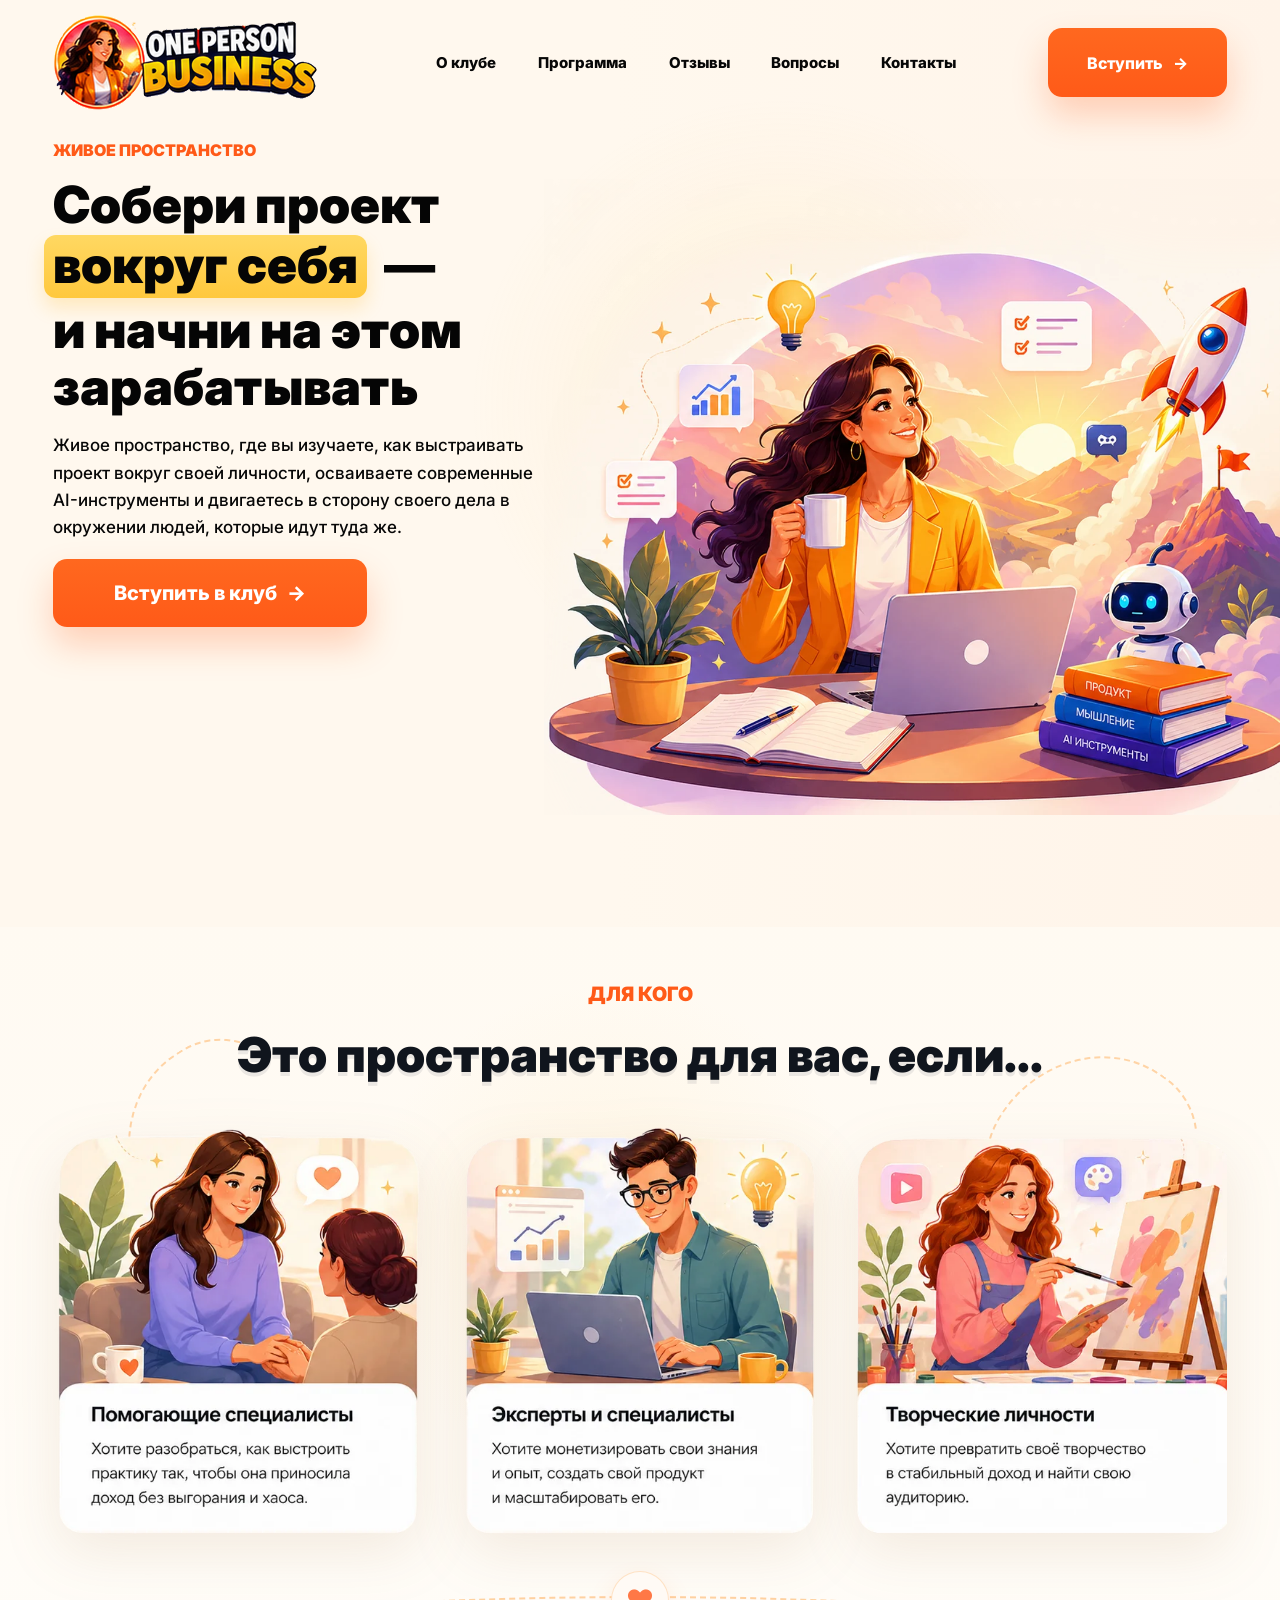
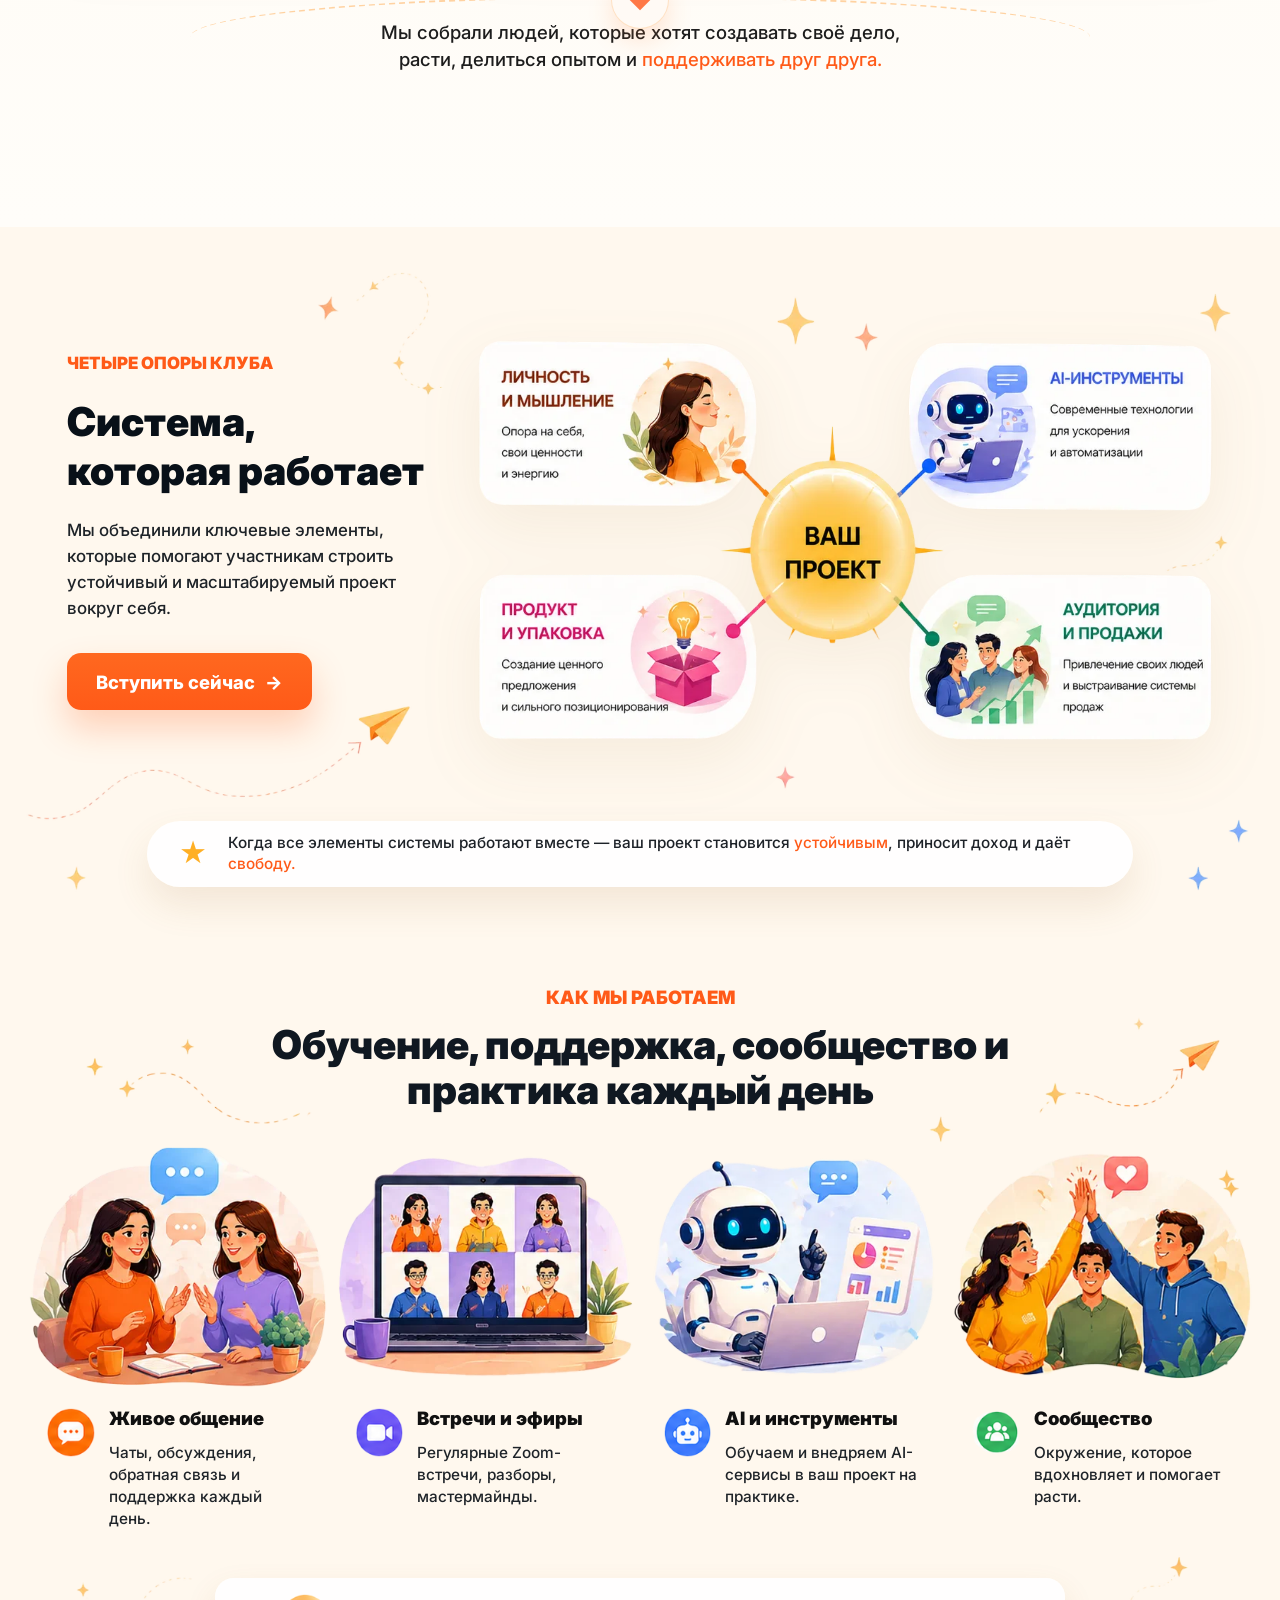
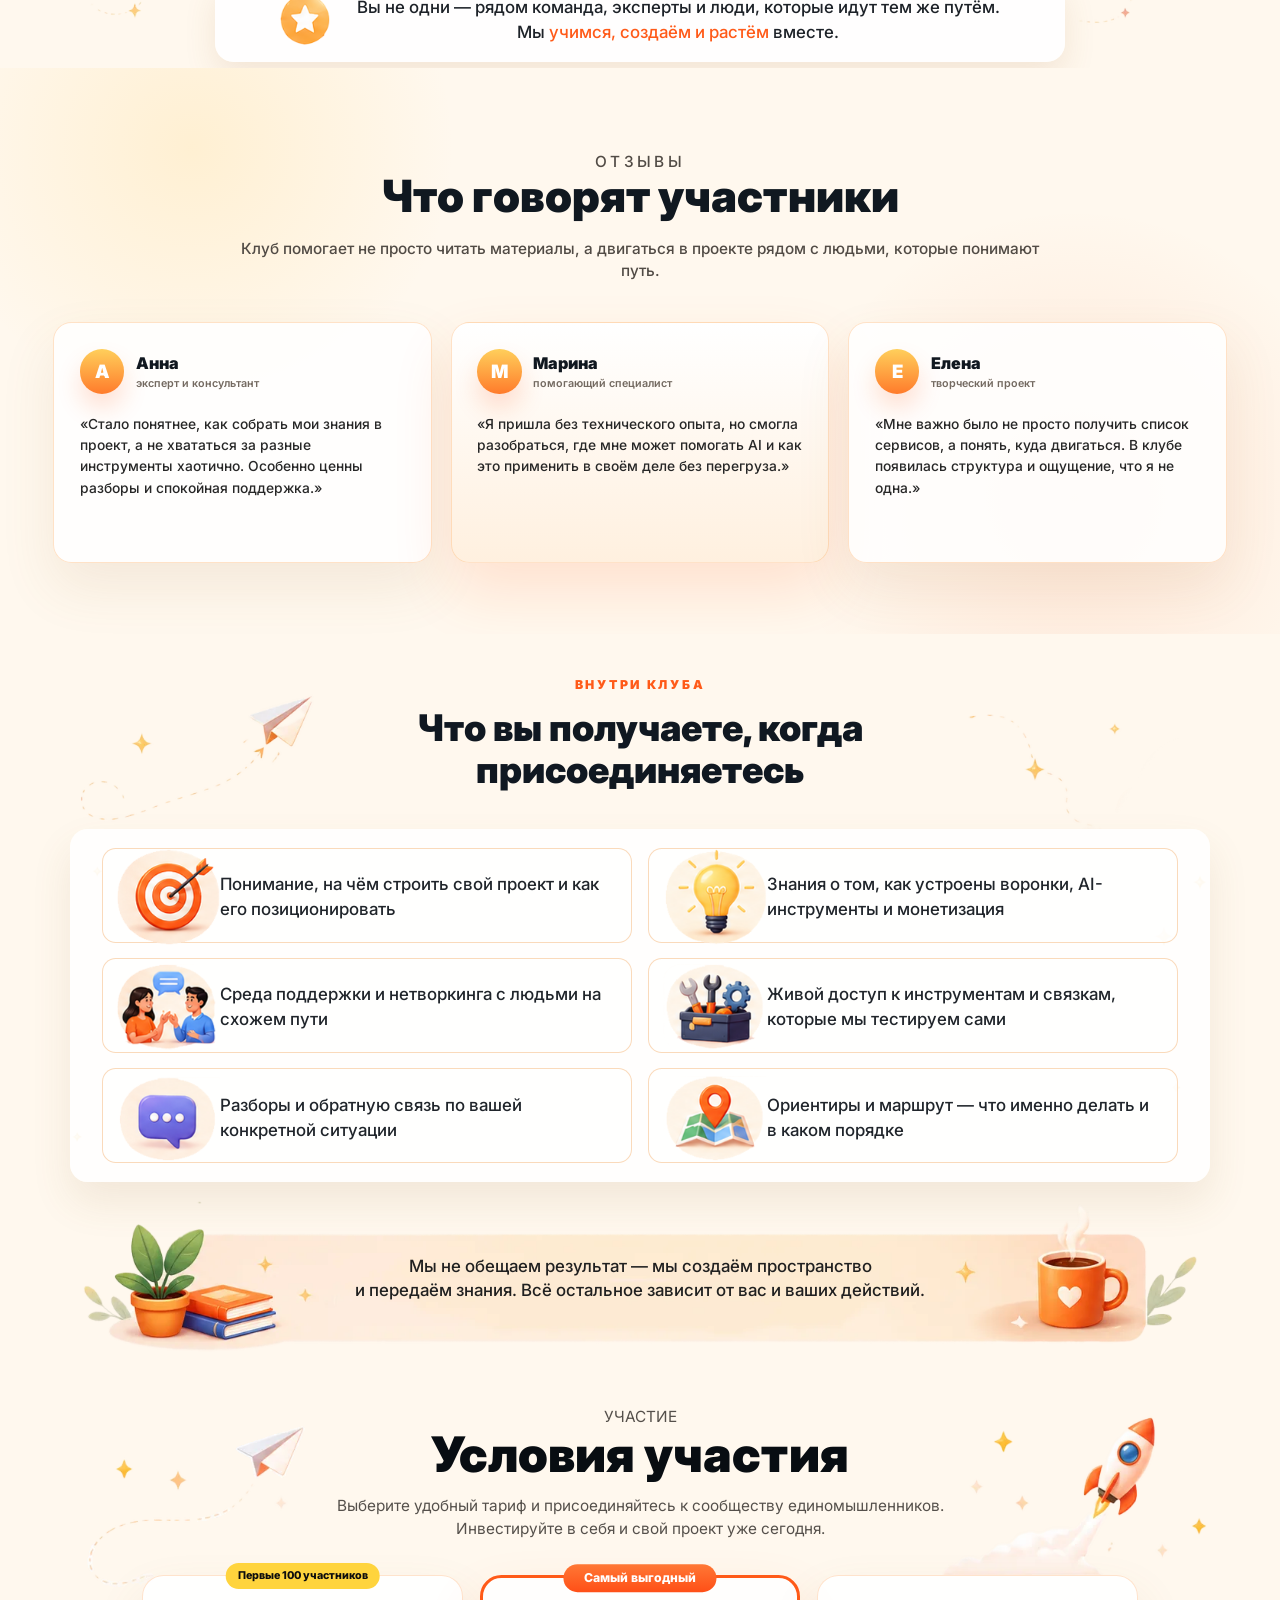
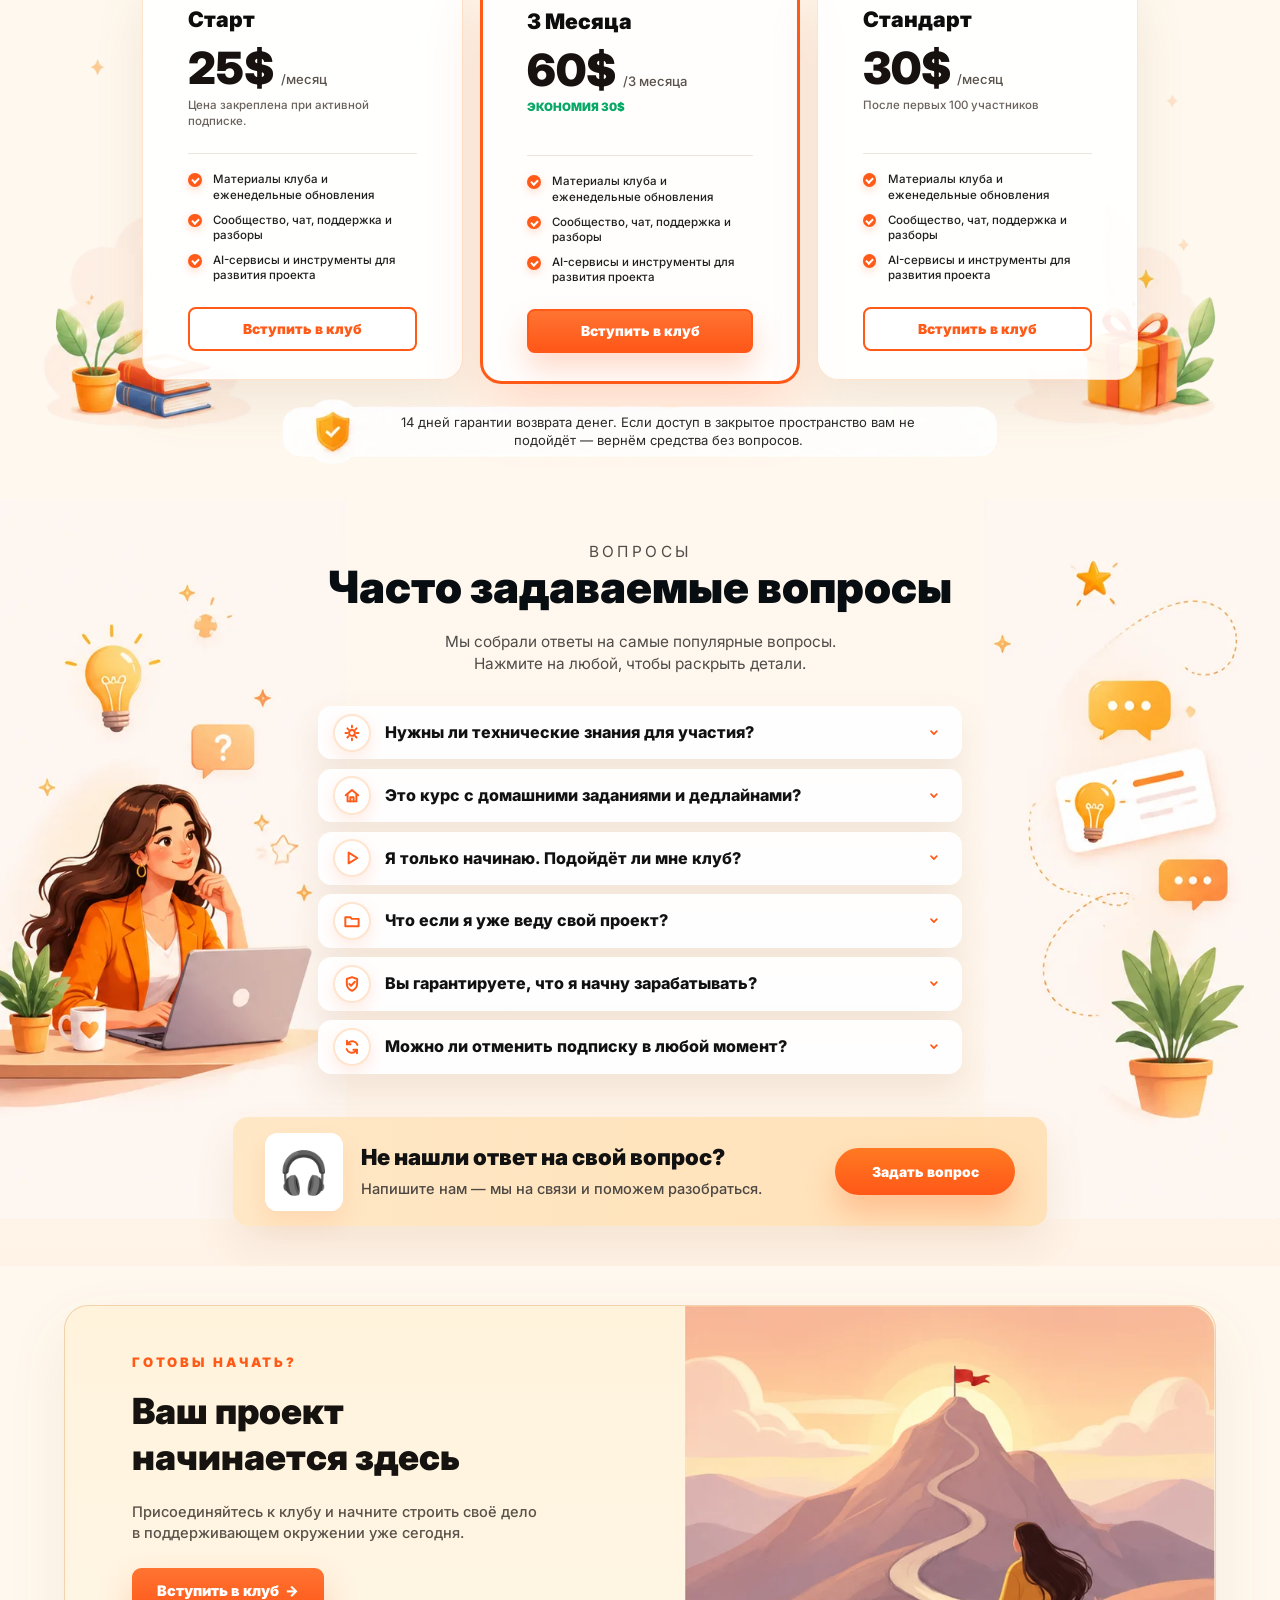
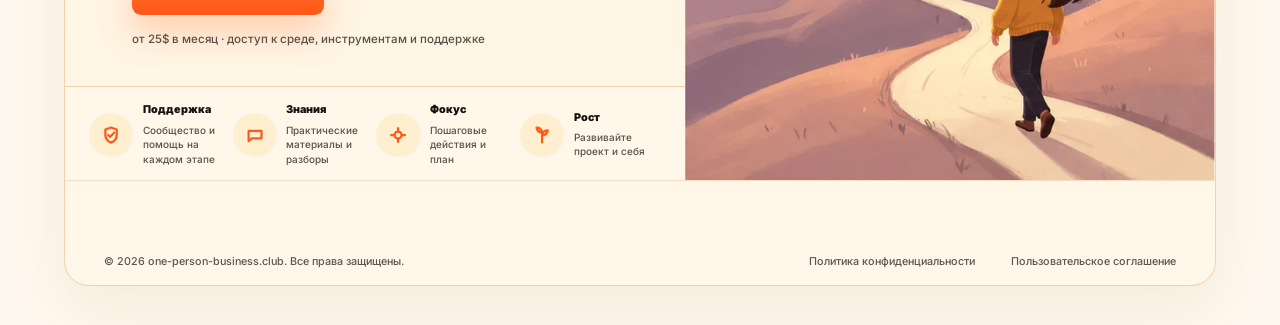
==== commit 033e1ae8: "Prepare landing page for launch" ====
--- a/index.html
+++ b/index.html
@@ -3,24 +3,69 @@
   <head>
     <meta charset="UTF-8" />
     <meta name="viewport" content="width=device-width, initial-scale=1.0" />
-    <title>One Person Business - клуб для личного проекта</title>
+    <title>One Person Business — клуб для личного проекта и AI-инструментов</title>
     <meta
       name="description"
-      content="Живое пространство, где вы изучаете, как выстраивать проект вокруг своей личности, осваиваете AI-инструменты и двигаетесь к своему делу."
+      content="One Person Business — живое пространство для тех, кто хочет выстраивать проект вокруг своей личности, осваивать AI-инструменты и развивать своё дело в поддерживающем окружении."
     />
-    <meta property="og:title" content="One Person Business - живое пространство для личного проекта" />
+    <meta name="robots" content="index, follow, max-image-preview:large" />
+    <meta name="theme-color" content="#FFF8EE" />
+    <meta name="application-name" content="One Person Business" />
+    <meta name="apple-mobile-web-app-title" content="One Person Business" />
+    <meta name="format-detection" content="telephone=no" />
+    <link rel="canonical" href="https://one-person-business.club/" />
+    <link rel="icon" type="image/png" sizes="32x32" href="./assets/favicon-32.png" />
+    <link rel="apple-touch-icon" sizes="180x180" href="./assets/apple-touch-icon.png" />
+    <link rel="manifest" href="./site.webmanifest" />
+
+    <meta property="og:locale" content="ru_RU" />
+    <meta property="og:type" content="website" />
+    <meta property="og:site_name" content="One Person Business" />
+    <meta property="og:url" content="https://one-person-business.club/" />
+    <meta property="og:title" content="One Person Business — клуб для личного проекта и AI-инструментов" />
     <meta
       property="og:description"
-      content="Собери проект вокруг себя - и начни на этом зарабатывать."
+      content="Соберите проект вокруг себя, осваивайте AI-инструменты и двигайтесь к своему делу в окружении людей, которые идут туда же."
     />
-    <meta property="og:type" content="website" />
+    <meta property="og:image" content="https://one-person-business.club/assets/og-image.png" />
+    <meta property="og:image:secure_url" content="https://one-person-business.club/assets/og-image.png" />
+    <meta property="og:image:type" content="image/png" />
+    <meta property="og:image:width" content="1200" />
+    <meta property="og:image:height" content="630" />
+    <meta property="og:image:alt" content="One Person Business — клуб для личного проекта" />
+
+    <meta name="twitter:card" content="summary_large_image" />
+    <meta name="twitter:title" content="One Person Business — клуб для личного проекта и AI-инструментов" />
+    <meta
+      name="twitter:description"
+      content="Живое пространство, где вы строите проект вокруг своей личности, осваиваете AI-инструменты и двигаетесь в окружении единомышленников."
+    />
+    <meta name="twitter:image" content="https://one-person-business.club/assets/og-image.png" />
+    <meta name="twitter:image:alt" content="One Person Business — клуб для личного проекта" />
+
+    <script type="application/ld+json">
+      {
+        "@context": "https://schema.org",
+        "@type": "WebSite",
+        "name": "One Person Business",
+        "description": "Клуб для личного проекта, AI-инструментов и развития своего дела в поддерживающем окружении.",
+        "inLanguage": "ru",
+        "url": "https://one-person-business.club/",
+        "image": "https://one-person-business.club/assets/og-image.png",
+        "potentialAction": {
+          "@type": "JoinAction",
+          "name": "Вступить в клуб",
+          "target": "/#pricing"
+        }
+      }
+    </script>
     <link rel="preconnect" href="https://fonts.googleapis.com" />
     <link rel="preconnect" href="https://fonts.gstatic.com" crossorigin />
     <link
       href="https://fonts.googleapis.com/css2?family=Inter:wght@500;600;700;800;900&display=swap"
       rel="stylesheet"
     />
-    <link rel="stylesheet" href="./styles.css?v=block7-4" />
+    <link rel="stylesheet" href="./styles.css?v=prod-4" />
   </head>
   <body>
     <section class="hero" aria-labelledby="hero-title">
@@ -37,7 +82,7 @@
           <a href="#contacts">Контакты</a>
         </nav>
 
-        <a class="header-cta" href="#join">Вступить <span aria-hidden="true">→</span></a>
+        <a class="header-cta" href="https://tg.pulse.is/OnePersonBusinessBot?start=69e4a60adf3c92bbe207a72a" target="_blank" rel="noopener" data-join-trigger>Вступить <span aria-hidden="true">→</span></a>
       </header>
 
       <div class="hero-inner">
@@ -55,14 +100,16 @@
             осваиваете современные AI-инструменты и двигаетесь в сторону своего дела в окружении
             людей, которые идут туда же.
           </p>
-          <a class="primary-cta" href="#join">Вступить в клуб <span aria-hidden="true">→</span></a>
+          <a class="primary-cta" href="https://tg.pulse.is/OnePersonBusinessBot?start=69e4a60adf3c92bbe207a72a" target="_blank" rel="noopener" data-join-trigger>Вступить в клуб <span aria-hidden="true">→</span></a>
         </div>
 
         <div class="hero-visual">
           <img
-            src="./block1/1 block hero.png"
+            src="./block1/1 block hero.webp"
             alt="Иллюстрация клуба One Person Business"
             class="hero-image"
+            fetchpriority="high"
+            decoding="async"
           />
         </div>
       </div>
@@ -75,19 +122,25 @@
 
         <div class="audience-cards" aria-label="Для кого подходит клуб">
           <img
-            src="./block2/2 block left img.png"
+            src="./block2/2 block left img.webp"
             alt="Помогающие специалисты"
             class="audience-card audience-card-left"
+            loading="lazy"
+            decoding="async"
           />
           <img
-            src="./block2/2 block center img.png"
+            src="./block2/2 block center img.webp"
             alt="Эксперты и специалисты"
             class="audience-card audience-card-center"
+            loading="lazy"
+            decoding="async"
           />
           <img
-            src="./block2/2 block right img.png"
+            src="./block2/2 block right img.webp"
             alt="Творческие личности"
             class="audience-card audience-card-right"
+            loading="lazy"
+            decoding="async"
           />
         </div>
 
@@ -113,13 +166,15 @@
             Мы объединили ключевые элементы, которые помогают участникам строить устойчивый и
             масштабируемый проект вокруг себя.
           </p>
-          <a class="primary-cta system-cta" href="#join">Вступить сейчас <span aria-hidden="true">→</span></a>
+          <a class="primary-cta system-cta" href="https://tg.pulse.is/OnePersonBusinessBot?start=69e4a60adf3c92bbe207a72a" target="_blank" rel="noopener" data-join-trigger>Вступить сейчас <span aria-hidden="true">→</span></a>
         </div>
 
         <img
-          src="./block3/image-01.png"
+          src="./block3/image-01.webp"
           alt="Четыре опоры проекта: личность и мышление, AI-инструменты, продукт и упаковка, аудитория и продажи"
           class="system-map"
+          loading="lazy"
+          decoding="async"
         />
 
         <div class="system-note">
@@ -142,9 +197,11 @@
         <div class="work-grid" aria-label="Форматы работы клуба">
           <article class="work-card">
             <img
-              src="./block4/4 image 1.png"
+              src="./block4/4 image 1.webp"
               alt="Участницы обсуждают проект за столом"
               class="work-image"
+              loading="lazy"
+              decoding="async"
             />
             <div class="work-card-copy">
               <img src="./block4/4 icon 1.png" alt="" class="work-icon" aria-hidden="true" />
@@ -157,9 +214,11 @@
 
           <article class="work-card">
             <img
-              src="./block4/4 image 2.png"
+              src="./block4/4 image 2.webp"
               alt="Онлайн-встреча участников на ноутбуке"
               class="work-image"
+              loading="lazy"
+              decoding="async"
             />
             <div class="work-card-copy">
               <img src="./block4/4 icon 2.png" alt="" class="work-icon" aria-hidden="true" />
@@ -172,9 +231,11 @@
 
           <article class="work-card">
             <img
-              src="./block4/4 image 3.png"
+              src="./block4/4 image 3.webp"
               alt="AI-ассистент помогает с инструментами проекта"
               class="work-image"
+              loading="lazy"
+              decoding="async"
             />
             <div class="work-card-copy">
               <img src="./block4/4 icon 3.png" alt="" class="work-icon" aria-hidden="true" />
@@ -187,9 +248,11 @@
 
           <article class="work-card">
             <img
-              src="./block4/4 image 4.png"
+              src="./block4/4 image 4.webp"
               alt="Участники клуба поддерживают друг друга"
               class="work-image"
+              loading="lazy"
+              decoding="async"
             />
             <div class="work-card-copy">
               <img src="./block4/4 icon 4.png" alt="" class="work-icon" aria-hidden="true" />
@@ -207,6 +270,57 @@
             Вы не одни — рядом команда, эксперты и люди, которые идут тем же путём.<br />
             Мы <span>учимся, создаём и растём</span> вместе.
           </p>
+        </div>
+      </div>
+    </section>
+
+    <section class="reviews-section" id="reviews" aria-labelledby="reviews-title">
+      <div class="reviews-inner">
+        <div class="reviews-heading">
+          <p class="section-label reviews-label">ОТЗЫВЫ</p>
+          <h2 id="reviews-title">Что говорят участники</h2>
+          <p>Клуб помогает не просто читать материалы, а двигаться в проекте рядом с людьми, которые понимают путь.</p>
+        </div>
+
+        <div class="reviews-grid" aria-label="Отзывы участников клуба">
+          <article class="review-card">
+            <div class="review-card__top">
+              <span class="review-avatar">А</span>
+              <div>
+                <h3>Анна</h3>
+                <p>эксперт и консультант</p>
+              </div>
+            </div>
+            <p class="review-text">
+              «Стало понятнее, как собрать мои знания в проект, а не хвататься за разные инструменты хаотично. Особенно ценны разборы и спокойная поддержка.»
+            </p>
+          </article>
+
+          <article class="review-card review-card--accent">
+            <div class="review-card__top">
+              <span class="review-avatar">М</span>
+              <div>
+                <h3>Марина</h3>
+                <p>помогающий специалист</p>
+              </div>
+            </div>
+            <p class="review-text">
+              «Я пришла без технического опыта, но смогла разобраться, где мне может помогать AI и как это применить в своём деле без перегруза.»
+            </p>
+          </article>
+
+          <article class="review-card">
+            <div class="review-card__top">
+              <span class="review-avatar">Е</span>
+              <div>
+                <h3>Елена</h3>
+                <p>творческий проект</p>
+              </div>
+            </div>
+            <p class="review-text">
+              «Мне важно было не просто получить список сервисов, а понять, куда двигаться. В клубе появилась структура и ощущение, что я не одна.»
+            </p>
+          </article>
         </div>
       </div>
     </section>
@@ -255,10 +369,12 @@
 
         <div class="inside-note">
           <img
-            src="./block5/5 image bottom 1.png"
+            src="./block5/5 image bottom 1.webp"
             alt=""
             class="inside-note-bg"
             aria-hidden="true"
+            loading="lazy"
+            decoding="async"
           />
           <p>
             Мы не обещаем результат — мы создаём пространство<br />
@@ -279,8 +395,8 @@
           </p>
         </div>
 
-        <img src="./block6/6 icon 1.png" alt="" class="pricing-decor pricing-decor--left" aria-hidden="true" />
-        <img src="./block6/6 icon 2.png" alt="" class="pricing-decor pricing-decor--right" aria-hidden="true" />
+        <img src="./block6/6 icon 1.webp" alt="" class="pricing-decor pricing-decor--left" aria-hidden="true" loading="lazy" decoding="async" />
+        <img src="./block6/6 icon 2.webp" alt="" class="pricing-decor pricing-decor--right" aria-hidden="true" loading="lazy" decoding="async" />
 
         <!-- Pricing cards are independent: remove/add an article to change available packages. -->
         <div class="pricing-cards" aria-label="Тарифы клуба">
@@ -297,7 +413,7 @@
               <li>Сообщество, чат, поддержка и разборы</li>
               <li>AI-сервисы и инструменты для развития проекта</li>
             </ul>
-            <a class="pricing-button pricing-button--outline" href="#pricing">Вступить в клуб</a>
+            <a class="pricing-button pricing-button--outline" href="https://tg.pulse.is/OnePersonBusinessBot?start=69e4a60adf3c92bbe207a72a" target="_blank" rel="noopener" data-join-trigger>Вступить в клуб</a>
           </article>
 
           <article class="pricing-card pricing-card--featured">
@@ -313,7 +429,7 @@
               <li>Сообщество, чат, поддержка и разборы</li>
               <li>AI-сервисы и инструменты для развития проекта</li>
             </ul>
-            <a class="pricing-button" href="#pricing">Вступить в клуб</a>
+            <a class="pricing-button" href="https://tg.pulse.is/OnePersonBusinessBot?start=69e4a60adf3c92bbe207a72a" target="_blank" rel="noopener" data-join-trigger>Вступить в клуб</a>
           </article>
 
           <article class="pricing-card">
@@ -328,12 +444,12 @@
               <li>Сообщество, чат, поддержка и разборы</li>
               <li>AI-сервисы и инструменты для развития проекта</li>
             </ul>
-            <a class="pricing-button pricing-button--outline" href="#pricing">Вступить в клуб</a>
+            <a class="pricing-button pricing-button--outline" href="https://tg.pulse.is/OnePersonBusinessBot?start=69e4a60adf3c92bbe207a72a" target="_blank" rel="noopener" data-join-trigger>Вступить в клуб</a>
           </article>
         </div>
 
         <div class="pricing-guarantee">
-          <img src="./block6/6 image 1.png" alt="" class="pricing-guarantee-bg" aria-hidden="true" />
+          <img src="./block6/6 image 1.webp" alt="" class="pricing-guarantee-bg" aria-hidden="true" loading="lazy" decoding="async" />
           <p>
             14 дней гарантии возврата денег. Если доступ в закрытое пространство вам не подойдёт — вернём средства без вопросов.
           </p>
@@ -469,12 +585,133 @@
             <h3>Не нашли ответ на свой вопрос?</h3>
             <p>Напишите нам — мы на связи и поможем разобраться.</p>
           </div>
-          <a class="faq-support-button" href="#contacts">Задать вопрос</a>
+          <a
+            class="faq-support-button"
+            href="https://t.me/OnePersonBusinessBot?start=69e4a60adf3c92bbe207a730"
+            target="_blank"
+            rel="noopener"
+          >Задать вопрос</a>
+        </div>
+      </div>
+    </section>
+
+    <section class="final-section" id="contacts" aria-labelledby="final-title">
+      <div class="final-inner">
+        <div class="final-card">
+          <div class="final-copy">
+            <p class="section-label final-label">ГОТОВЫ НАЧАТЬ?</p>
+            <h2 id="final-title">
+              Ваш проект<br />
+              начинается здесь
+            </h2>
+            <p class="final-text">
+              Присоединяйтесь к клубу и начните строить своё дело<br />
+              в поддерживающем окружении уже сегодня.
+            </p>
+            <a class="final-button" href="https://tg.pulse.is/OnePersonBusinessBot?start=69e4a60adf3c92bbe207a72a" target="_blank" rel="noopener" data-join-trigger>Вступить в клуб <span aria-hidden="true">→</span></a>
+            <p class="final-note">от 25$ в месяц · доступ к среде, инструментам и поддержке</p>
+          </div>
+
+          <div class="final-visual">
+            <img src="./block8/8 image 1.webp" alt="Путь к личному проекту" loading="lazy" decoding="async" />
+          </div>
+
+          <div class="final-features" aria-label="Преимущества клуба">
+            <div class="final-feature">
+              <span class="final-feature-icon" aria-hidden="true">
+                <svg viewBox="0 0 24 24" focusable="false">
+                  <path d="M12 3.8 18.2 6v5.3c0 4-2.5 7.3-6.2 8.9-3.7-1.6-6.2-4.9-6.2-8.9V6L12 3.8Z" />
+                  <path d="m8.8 12 2.1 2.1 4.6-4.8" />
+                </svg>
+              </span>
+              <div>
+                <h3>Поддержка</h3>
+                <p>Сообщество и помощь на каждом этапе</p>
+              </div>
+            </div>
+
+            <div class="final-feature">
+              <span class="final-feature-icon" aria-hidden="true">
+                <svg viewBox="0 0 24 24" focusable="false">
+                  <path d="M5 7.5h14v8H8.5L5 18.5v-11Z" />
+                </svg>
+              </span>
+              <div>
+                <h3>Знания</h3>
+                <p>Практические материалы и разборы</p>
+              </div>
+            </div>
+
+            <div class="final-feature">
+              <span class="final-feature-icon" aria-hidden="true">
+                <svg viewBox="0 0 24 24" focusable="false">
+                  <path d="M12 4.5v3" />
+                  <path d="M12 16.5v3" />
+                  <path d="M4.5 12h3" />
+                  <path d="M16.5 12h3" />
+                  <circle cx="12" cy="12" r="3.8" />
+                </svg>
+              </span>
+              <div>
+                <h3>Фокус</h3>
+                <p>Пошаговые действия и план</p>
+              </div>
+            </div>
+
+            <div class="final-feature">
+              <span class="final-feature-icon" aria-hidden="true">
+                <svg viewBox="0 0 24 24" focusable="false">
+                  <path d="M12 20V9" />
+                  <path d="M12 9c-3.4 0-5.4-1.8-6-5 3.5 0 5.5 1.7 6 5Z" />
+                  <path d="M12 12c3.5 0 5.6-1.8 6.2-5-3.7 0-5.8 1.7-6.2 5Z" />
+                </svg>
+              </span>
+              <div>
+                <h3>Рост</h3>
+                <p>Развивайте проект и себя</p>
+              </div>
+            </div>
+          </div>
+
+          <footer class="final-footer">
+            <p>© <span data-current-year>2026</span> one-person-business.club. Все права защищены.</p>
+            <nav aria-label="Документы">
+              <a href="#contacts">Политика конфиденциальности</a>
+              <a href="#contacts">Пользовательское соглашение</a>
+            </nav>
+          </footer>
         </div>
       </div>
     </section>
 
     <script>
+      const joinBotBaseUrl = "https://tg.pulse.is/OnePersonBusinessBot";
+
+      function buildJoinBotUrl() {
+        const botUrl = new URL(joinBotBaseUrl);
+        const pageParams = new URLSearchParams(window.location.search);
+        const usernameValue =
+          pageParams.get("utm_source") ||
+          pageParams.get("utm_medium") ||
+          pageParams.get("source") ||
+          "direct";
+        const telegramIdValue =
+          pageParams.get("utm_campaign") ||
+          pageParams.get("utm_content") ||
+          pageParams.get("campaign") ||
+          "no_campaign";
+
+        botUrl.searchParams.set("start", "69e4a60adf3c92bbe207a72a");
+        botUrl.searchParams.set("username", usernameValue);
+        botUrl.searchParams.set("telegram_id", telegramIdValue);
+
+        return botUrl.toString();
+      }
+
+      document.querySelectorAll("[data-join-trigger]").forEach((trigger) => {
+        trigger.href = buildJoinBotUrl();
+      });
+
       document.querySelectorAll("[data-accordion]").forEach((accordion) => {
         accordion.addEventListener("click", (event) => {
           const button = event.target.closest(".faq-question");
@@ -491,6 +728,10 @@
           }
         });
       });
+
+      document.querySelectorAll("[data-current-year]").forEach((item) => {
+        item.textContent = new Date().getFullYear();
+      });
     </script>
   </body>
 </html>
--- a/styles.css
+++ b/styles.css
@@ -9,6 +9,10 @@
   --page-pad: clamp(24px, 4.15vw, 70px);
   --canvas-max: 1672px;
   --hero-max: 1560px;
+}
+
+html {
+  scroll-behavior: smooth;
 }
 
 * {
@@ -352,7 +356,7 @@
   min-height: min(941px, 56.28vw);
   margin: 0 auto;
   padding: 0;
-  background: url("./block3/image-02-bg.png") center / 100% 100% no-repeat;
+  background: url("./block3/image-02-bg.webp") center / 100% 100% no-repeat;
 }
 
 .system-copy {
@@ -459,7 +463,7 @@
   min-height: min(941px, 56.28vw);
   margin: 0 auto;
   padding: min(53px, 3.17vw) min(37px, 2.21vw) min(43px, 2.57vw);
-  background: url("./block4/4 bg.png") center / 100% 100% no-repeat;
+  background: url("./block4/4 bg.webp") center / 100% 100% no-repeat;
 }
 
 .work-heading {
@@ -583,6 +587,118 @@
   background: #fff8ee;
 }
 
+.reviews-section {
+  position: relative;
+  overflow: hidden;
+  background:
+    radial-gradient(circle at 15% 14%, rgba(255, 202, 85, 0.18), transparent 22%),
+    radial-gradient(circle at 84% 76%, rgba(255, 90, 24, 0.11), transparent 25%),
+    #fff8ee;
+}
+
+.reviews-inner {
+  width: 100%;
+  max-width: var(--canvas-max);
+  margin: 0 auto;
+  padding: min(86px, 5.14vw) var(--page-pad) min(92px, 5.5vw);
+}
+
+.reviews-heading {
+  max-width: 820px;
+  margin: 0 auto;
+  text-align: center;
+}
+
+.reviews-label {
+  margin-bottom: min(18px, 1.08vw);
+  color: var(--orange);
+  font-size: min(16px, 0.96vw);
+  letter-spacing: 0.22em;
+}
+
+.reviews-heading h2 {
+  margin: 0;
+  color: #101820;
+  font-size: min(58px, 3.47vw);
+  font-weight: 900;
+  line-height: 1.08;
+  letter-spacing: 0;
+}
+
+.reviews-heading p {
+  margin: min(22px, 1.32vw) auto 0;
+  color: #514b45;
+  font-size: min(20px, 1.2vw);
+  font-weight: 500;
+  line-height: 1.45;
+}
+
+.reviews-grid {
+  display: grid;
+  grid-template-columns: repeat(3, minmax(0, 1fr));
+  gap: min(24px, 1.44vw);
+  max-width: 1280px;
+  margin: min(52px, 3.11vw) auto 0;
+}
+
+.review-card {
+  min-height: min(315px, 18.84vw);
+  padding: min(34px, 2.03vw);
+  border: 1px solid rgba(255, 187, 124, 0.42);
+  border-radius: min(24px, 1.44vw);
+  background: rgba(255, 255, 255, 0.86);
+  box-shadow: 0 24px 54px rgba(151, 105, 57, 0.11);
+}
+
+.review-card--accent {
+  background: linear-gradient(180deg, #fff 0%, #fff0df 100%);
+  box-shadow: 0 28px 60px rgba(255, 90, 24, 0.14);
+}
+
+.review-card__top {
+  display: flex;
+  align-items: center;
+  gap: min(15px, 0.9vw);
+  margin-bottom: min(26px, 1.56vw);
+}
+
+.review-avatar {
+  display: grid;
+  width: min(58px, 3.47vw);
+  max-width: 58px;
+  aspect-ratio: 1;
+  flex: 0 0 auto;
+  place-items: center;
+  border-radius: 50%;
+  background: linear-gradient(180deg, #ffcf5b 0%, #ff7b2b 100%);
+  color: #fff;
+  font-size: min(24px, 1.44vw);
+  font-weight: 900;
+  box-shadow: 0 14px 24px rgba(255, 90, 24, 0.18);
+}
+
+.review-card h3 {
+  margin: 0;
+  color: #111820;
+  font-size: min(21px, 1.26vw);
+  font-weight: 900;
+}
+
+.review-card__top p {
+  margin: min(5px, 0.3vw) 0 0;
+  color: #746a61;
+  font-size: min(14px, 0.84vw);
+  font-weight: 600;
+}
+
+.review-text {
+  margin: 0;
+  color: #272727;
+  font-size: min(18px, 1.08vw);
+  font-weight: 500;
+  line-height: 1.55;
+}
+
 .inside-inner {
   position: relative;
   width: 100%;
@@ -591,7 +707,7 @@
   min-height: min(941px, 56.28vw);
   margin: 0 auto;
   padding: min(59px, 3.53vw) min(92px, 5.5vw) min(54px, 3.23vw);
-  background: url("./block5/5 bg.png") center / 100% 100% no-repeat;
+  background: url("./block5/5 bg.webp") center / 100% 100% no-repeat;
 }
 
 .inside-heading {
@@ -697,7 +813,7 @@
   min-height: min(941px, 56.28vw);
   margin: 0 auto;
   padding: min(48px, 2.87vw) min(86px, 5.14vw) min(43px, 2.57vw);
-  background: url("./block6/6 bg.png") center / 100% 100% no-repeat;
+  background: url("./block6/6 bg.webp") center / 100% 100% no-repeat;
 }
 
 .pricing-heading {
@@ -958,7 +1074,7 @@
   margin: 0 auto;
   padding: min(30px, 1.79vw) min(84px, 5.02vw) min(52px, 3.11vw);
   background:
-    url("./block7/7 image 1.png") top center / 100% auto no-repeat,
+    url("./block7/7 image 1.webp") top center / 100% auto no-repeat,
     linear-gradient(180deg, #fff8ee 0%, #fff7ee 44%, #fff3e7 100%);
 }
 
@@ -1191,6 +1307,190 @@
   box-shadow: 0 18px 30px rgba(255, 90, 24, 0.26);
 }
 
+.final-section {
+  position: relative;
+  overflow: hidden;
+  min-height: min(859px, 51.38vw);
+  background: #fff8ee;
+}
+
+.final-inner {
+  position: relative;
+  width: 100%;
+  max-width: var(--canvas-max);
+  min-height: min(859px, 51.38vw);
+  margin: 0 auto;
+  padding: min(51px, 3.05vw) min(84px, 5.02vw);
+}
+
+.final-card {
+  position: relative;
+  display: grid;
+  grid-template-columns: minmax(0, 1fr) min(692px, 41.39vw);
+  grid-template-rows: min(496px, 29.67vw) min(123px, 7.36vw) min(137px, 8.19vw);
+  overflow: hidden;
+  min-height: min(756px, 45.22vw);
+  border: 1px solid rgba(239, 199, 153, 0.76);
+  border-radius: min(32px, 1.91vw);
+  background: linear-gradient(180deg, #fff3dc 0%, #fff7ea 100%);
+  box-shadow: 0 24px 60px rgba(151, 105, 57, 0.09);
+}
+
+.final-copy {
+  display: flex;
+  flex-direction: column;
+  align-items: flex-start;
+  justify-content: center;
+  padding: min(50px, 2.99vw) min(87px, 5.2vw) min(36px, 2.15vw);
+}
+
+.final-label {
+  margin-bottom: min(25px, 1.5vw);
+  color: var(--orange);
+  font-size: min(17px, 1.02vw);
+  letter-spacing: 0.22em;
+}
+
+.final-copy h2 {
+  margin: 0;
+  color: #15120f;
+  font-size: min(47px, 2.81vw);
+  font-weight: 900;
+  line-height: 1.28;
+  letter-spacing: 0;
+}
+
+.final-text {
+  margin: min(28px, 1.67vw) 0 0;
+  color: #5a5149;
+  font-size: min(19px, 1.14vw);
+  font-weight: 500;
+  line-height: 1.45;
+}
+
+.final-button {
+  display: inline-flex;
+  align-items: center;
+  justify-content: center;
+  gap: min(8px, 0.48vw);
+  min-height: min(62px, 3.71vw);
+  margin-top: min(31px, 1.85vw);
+  padding: 0 min(33px, 1.97vw);
+  border-radius: min(12px, 0.72vw);
+  background: linear-gradient(180deg, #ff7432 0%, #ff5718 100%);
+  color: #fff;
+  font-size: min(19px, 1.14vw);
+  font-weight: 900;
+  text-decoration: none;
+  box-shadow: 0 18px 34px rgba(255, 90, 24, 0.25);
+}
+
+.final-note {
+  margin: min(22px, 1.32vw) 0 0;
+  color: #595049;
+  font-size: min(15px, 0.9vw);
+  font-weight: 500;
+}
+
+.final-visual {
+  grid-column: 2;
+  grid-row: 1 / span 2;
+  overflow: hidden;
+  border-top-right-radius: inherit;
+}
+
+.final-visual img {
+  display: block;
+  width: min(692px, 41.39vw);
+  max-width: 692px;
+  height: auto;
+  object-fit: contain;
+}
+
+.final-features {
+  display: grid;
+  grid-template-columns: repeat(4, minmax(0, 1fr));
+  align-items: center;
+  gap: min(18px, 1.08vw);
+  padding: min(22px, 1.32vw) min(46px, 2.75vw) min(22px, 1.32vw) min(31px, 1.85vw);
+  border-top: 1px solid rgba(217, 176, 129, 0.52);
+  background: rgba(255, 248, 235, 0.74);
+}
+
+.final-feature {
+  display: grid;
+  grid-template-columns: min(58px, 3.47vw) minmax(0, 1fr);
+  align-items: center;
+  gap: min(12px, 0.72vw);
+}
+
+.final-feature-icon {
+  display: grid;
+  width: min(58px, 3.47vw);
+  max-width: 58px;
+  aspect-ratio: 1;
+  place-items: center;
+  border-radius: 50%;
+  background: rgba(255, 238, 206, 0.95);
+}
+
+.final-feature-icon svg {
+  width: min(29px, 1.73vw);
+  max-width: 29px;
+  height: auto;
+}
+
+.final-feature-icon path,
+.final-feature-icon circle {
+  fill: none;
+  stroke: var(--orange);
+  stroke-width: 2.4;
+  stroke-linecap: round;
+  stroke-linejoin: round;
+}
+
+.final-feature h3 {
+  margin: 0;
+  color: #16120f;
+  font-size: min(14px, 0.84vw);
+  font-weight: 900;
+}
+
+.final-feature p {
+  margin: min(8px, 0.48vw) 0 0;
+  color: #5a5149;
+  font-size: min(13px, 0.78vw);
+  font-weight: 500;
+  line-height: 1.45;
+}
+
+.final-footer {
+  grid-column: 1 / -1;
+  display: flex;
+  align-items: end;
+  justify-content: space-between;
+  gap: min(28px, 1.67vw);
+  padding: 0 min(51px, 3.05vw) min(22px, 1.32vw);
+  border-top: 1px solid rgba(217, 176, 129, 0.35);
+  color: #5e554f;
+  font-size: min(14px, 0.84vw);
+  font-weight: 500;
+}
+
+.final-footer p {
+  margin: 0;
+}
+
+.final-footer nav {
+  display: flex;
+  gap: min(47px, 2.81vw);
+}
+
+.final-footer a {
+  color: inherit;
+  text-decoration: none;
+}
+
 @media (max-width: 1180px) {
   .site-header {
     grid-template-columns: 220px 1fr auto;
@@ -1357,6 +1657,49 @@
     min-height: auto;
   }
 
+  .reviews-inner {
+    padding: 72px var(--page-pad);
+  }
+
+  .reviews-label {
+    font-size: 15px;
+  }
+
+  .reviews-heading h2 {
+    font-size: clamp(42px, 6vw, 56px);
+  }
+
+  .reviews-heading p {
+    font-size: 18px;
+  }
+
+  .reviews-grid {
+    gap: 18px;
+  }
+
+  .review-card {
+    min-height: 300px;
+    padding: 28px;
+    border-radius: 22px;
+  }
+
+  .review-avatar {
+    width: 54px;
+    font-size: 22px;
+  }
+
+  .review-card h3 {
+    font-size: 20px;
+  }
+
+  .review-card__top p {
+    font-size: 13px;
+  }
+
+  .review-text {
+    font-size: 16px;
+  }
+
   .inside-inner {
     padding: 58px var(--page-pad) 52px;
     background-size: cover;
@@ -1413,6 +1756,15 @@
   .pricing-section,
   .pricing-inner {
     height: auto;
+    min-height: auto;
+  }
+
+  .reviews-grid {
+    grid-template-columns: 1fr;
+    max-width: 680px;
+  }
+
+  .review-card {
     min-height: auto;
   }
 
@@ -1632,6 +1984,92 @@
     font-size: 17px;
   }
 
+  .final-section,
+  .final-inner {
+    min-height: auto;
+  }
+
+  .final-inner {
+    padding: 52px var(--page-pad);
+  }
+
+  .final-card {
+    grid-template-columns: minmax(0, 1fr) minmax(420px, 46%);
+    grid-template-rows: auto auto auto;
+    min-height: auto;
+    border-radius: 28px;
+  }
+
+  .final-copy {
+    min-height: 450px;
+    padding: 54px 46px 36px;
+  }
+
+  .final-label {
+    font-size: 15px;
+  }
+
+  .final-copy h2 {
+    font-size: clamp(38px, 4.8vw, 48px);
+  }
+
+  .final-text {
+    font-size: 17px;
+  }
+
+  .final-button {
+    min-height: 58px;
+    padding: 0 30px;
+    border-radius: 12px;
+    font-size: 17px;
+  }
+
+  .final-note {
+    font-size: 14px;
+  }
+
+  .final-visual {
+    grid-row: 1 / span 2;
+  }
+
+  .final-visual img {
+    width: 100%;
+    max-width: 692px;
+  }
+
+  .final-features {
+    grid-column: 1;
+    grid-template-columns: repeat(2, minmax(0, 1fr));
+    gap: 18px 22px;
+    padding: 22px 34px;
+  }
+
+  .final-feature {
+    grid-template-columns: 52px minmax(0, 1fr);
+    gap: 12px;
+  }
+
+  .final-feature-icon {
+    width: 52px;
+  }
+
+  .final-feature-icon svg {
+    width: 26px;
+  }
+
+  .final-feature h3 {
+    font-size: 14px;
+  }
+
+  .final-feature p {
+    font-size: 13px;
+  }
+
+  .final-footer {
+    padding: 22px 34px;
+    font-size: 13px;
+  }
+
 }
 
 @media (max-width: 900px) {
@@ -1996,6 +2434,40 @@
     grid-column: 1 / -1;
     justify-self: stretch;
   }
+
+  .final-card {
+    grid-template-columns: 1fr;
+  }
+
+  .final-copy {
+    min-height: auto;
+    padding: 46px 38px 34px;
+  }
+
+  .final-visual {
+    grid-column: 1;
+    grid-row: auto;
+    border-top-right-radius: 0;
+  }
+
+  .final-visual img {
+    width: min(100%, 692px);
+    margin-left: auto;
+    margin-right: auto;
+  }
+
+  .final-features {
+    grid-column: 1;
+  }
+
+  .final-footer {
+    flex-direction: column;
+    align-items: flex-start;
+  }
+
+  .final-footer nav {
+    gap: 24px;
+  }
 }
 
 @media (max-width: 560px) {
@@ -2222,6 +2694,59 @@
   .inside-inner {
     padding-top: 48px;
     padding-bottom: 44px;
+  }
+
+  .reviews-inner {
+    padding-top: 54px;
+    padding-bottom: 56px;
+  }
+
+  .reviews-label {
+    margin-bottom: 14px;
+    font-size: 13px;
+    letter-spacing: 0.18em;
+  }
+
+  .reviews-heading h2 {
+    font-size: clamp(31px, 9.2vw, 38px);
+  }
+
+  .reviews-heading p {
+    margin-top: 16px;
+    font-size: 15px;
+  }
+
+  .reviews-grid {
+    gap: 16px;
+    margin-top: 32px;
+  }
+
+  .review-card {
+    padding: 22px;
+    border-radius: 18px;
+  }
+
+  .review-card__top {
+    gap: 12px;
+    margin-bottom: 18px;
+  }
+
+  .review-avatar {
+    width: 48px;
+    font-size: 20px;
+  }
+
+  .review-card h3 {
+    font-size: 18px;
+  }
+
+  .review-card__top p {
+    font-size: 12px;
+  }
+
+  .review-text {
+    font-size: 15px;
+    line-height: 1.48;
   }
 
   .inside-label {
@@ -2498,4 +3023,84 @@
     min-height: 54px;
     font-size: 16px;
   }
-}
+
+  .final-inner {
+    padding-top: 42px;
+    padding-bottom: 42px;
+  }
+
+  .final-card {
+    border-radius: 22px;
+  }
+
+  .final-copy {
+    padding: 36px 24px 28px;
+  }
+
+  .final-label {
+    margin-bottom: 16px;
+    font-size: 13px;
+    letter-spacing: 0.18em;
+  }
+
+  .final-copy h2 {
+    font-size: clamp(32px, 9vw, 40px);
+    line-height: 1.18;
+  }
+
+  .final-text {
+    margin-top: 20px;
+    font-size: 15px;
+  }
+
+  .final-text br {
+    display: none;
+  }
+
+  .final-button {
+    width: 100%;
+    min-height: 56px;
+    margin-top: 24px;
+    font-size: 16px;
+  }
+
+  .final-note {
+    font-size: 13px;
+    line-height: 1.4;
+  }
+
+  .final-features {
+    grid-template-columns: 1fr;
+    gap: 14px;
+    padding: 20px 22px;
+  }
+
+  .final-feature {
+    grid-template-columns: 50px minmax(0, 1fr);
+  }
+
+  .final-feature-icon {
+    width: 50px;
+  }
+
+  .final-feature h3 {
+    font-size: 15px;
+  }
+
+  .final-feature p {
+    font-size: 13px;
+  }
+
+  .final-footer {
+    gap: 16px;
+    padding: 20px 22px 22px;
+    font-size: 12px;
+    line-height: 1.35;
+  }
+
+  .final-footer nav {
+    flex-direction: column;
+    gap: 10px;
+  }
+
+}
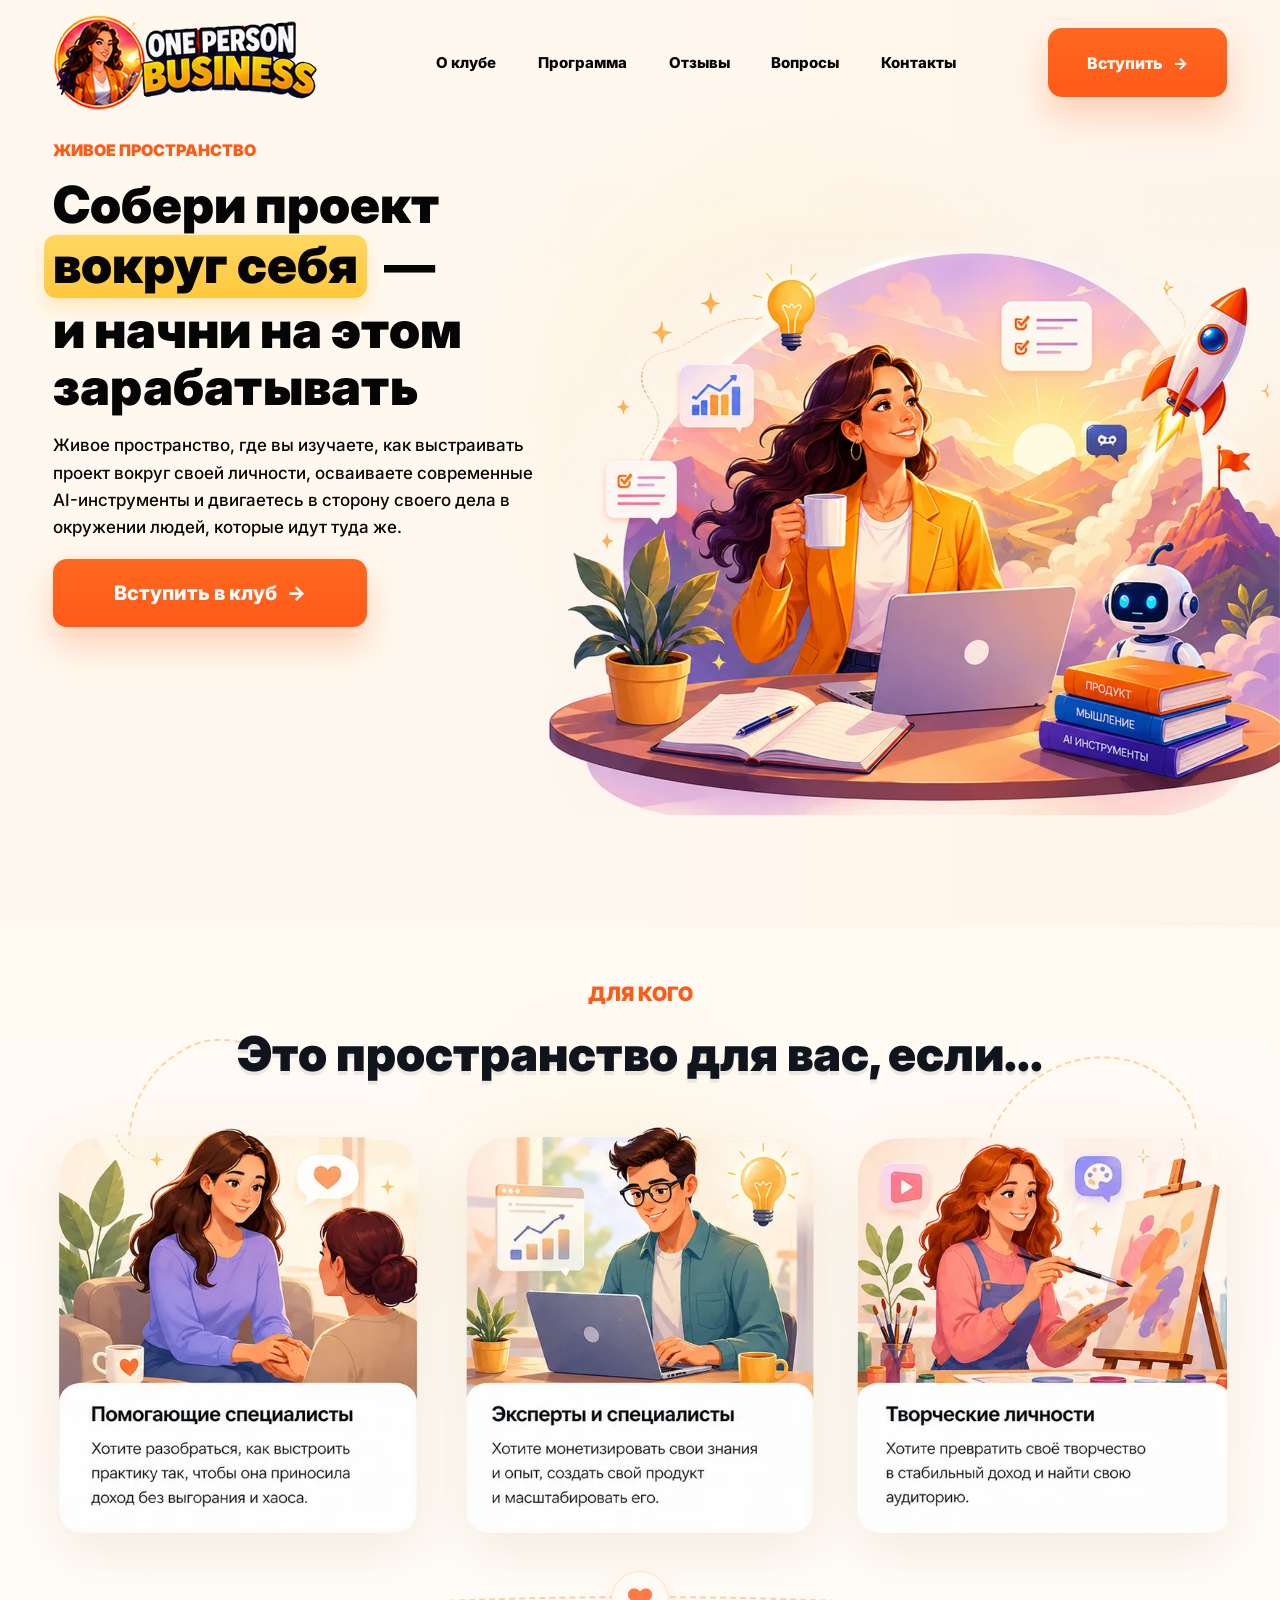
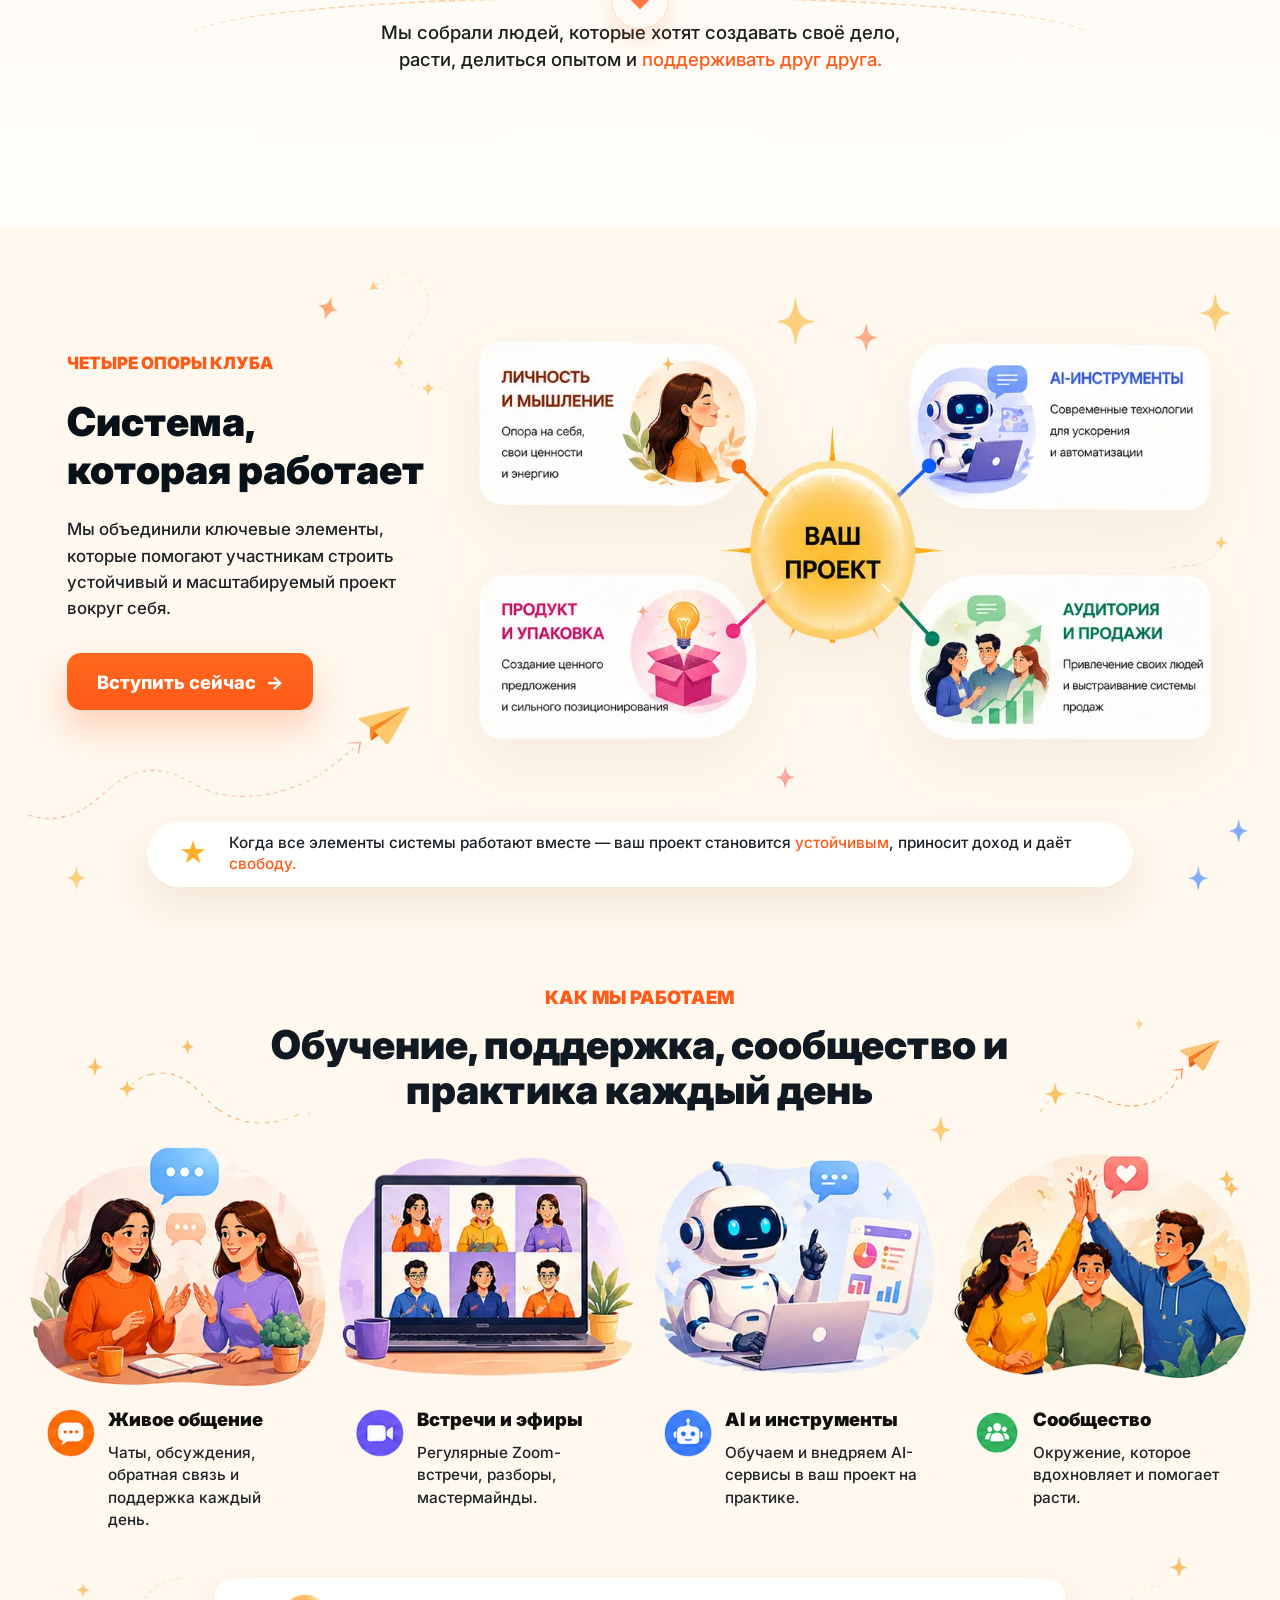
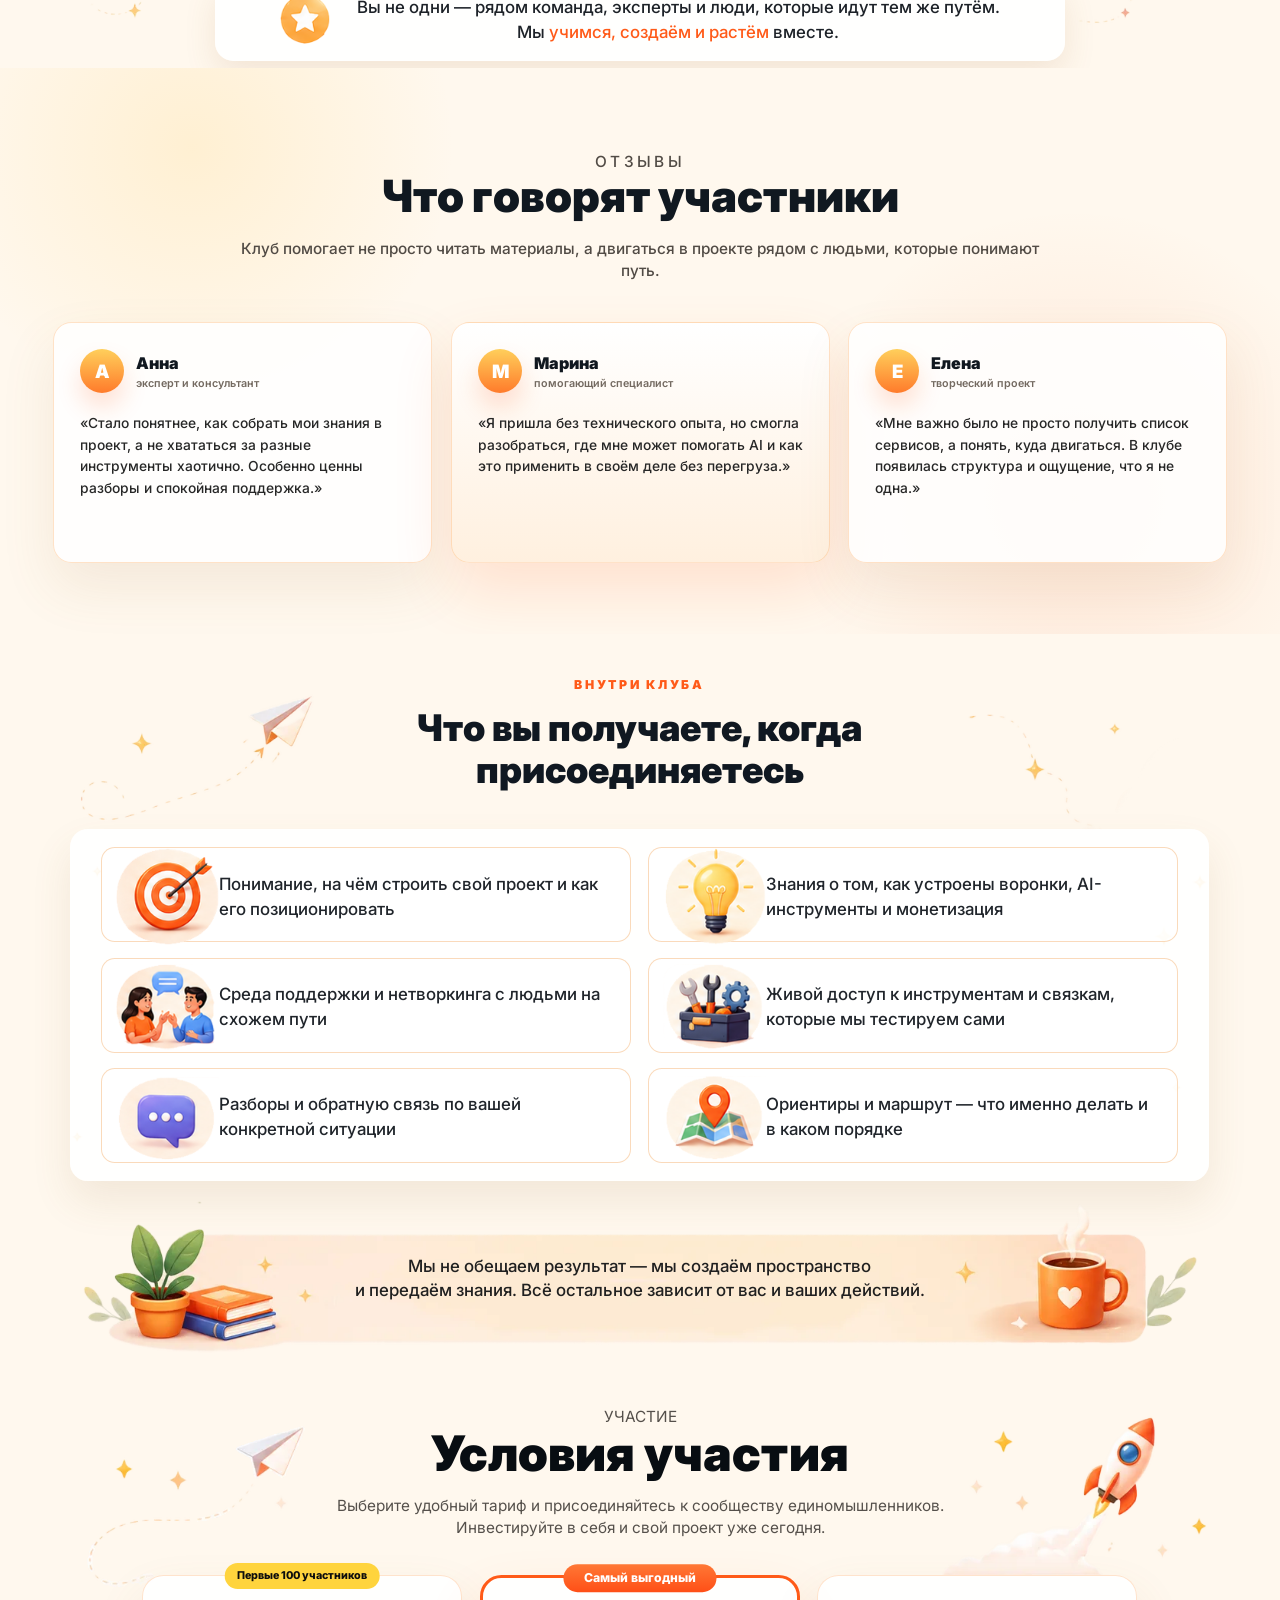
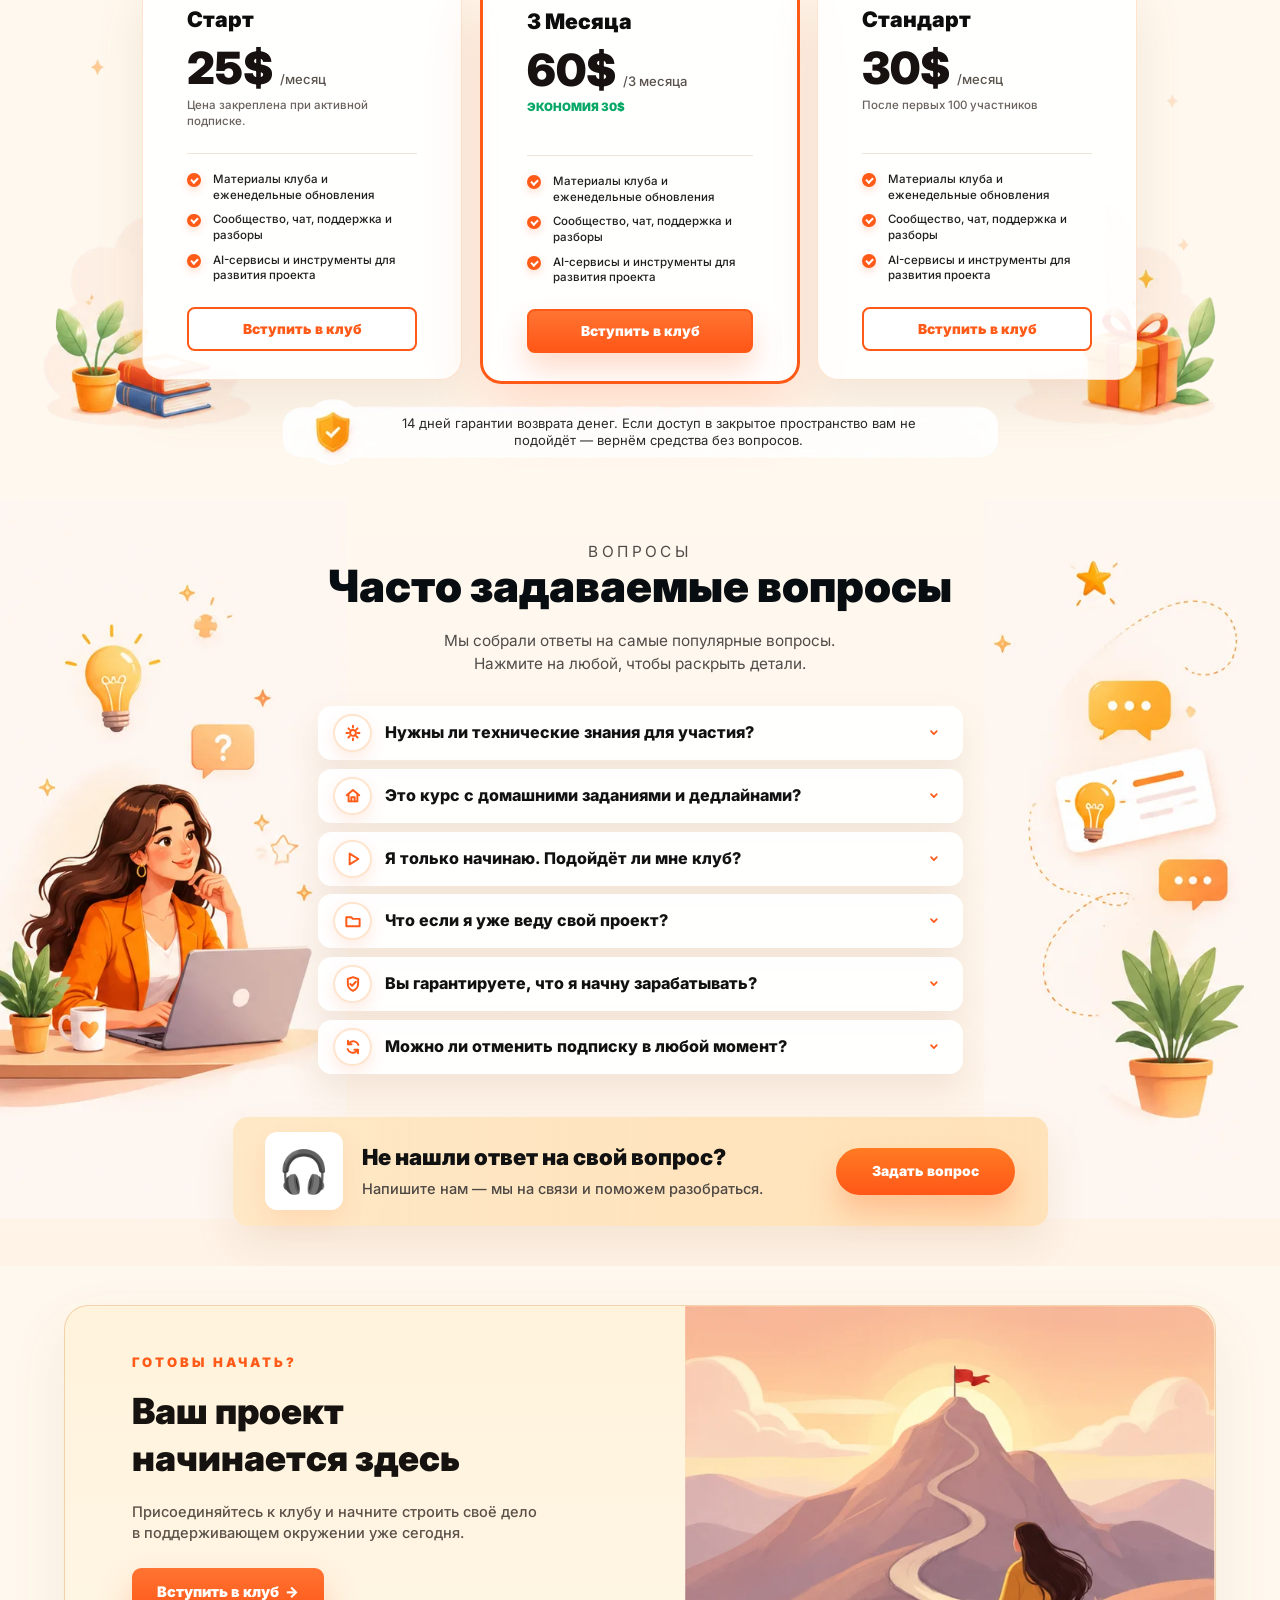
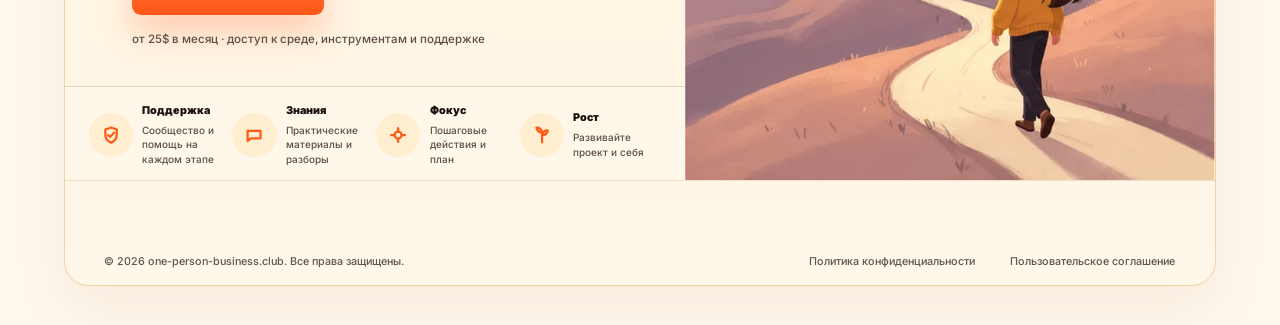
==== commit 91db9e4a: "Add landing animations and www redirect" ====
--- a/index.html
+++ b/index.html
@@ -65,7 +65,7 @@
       href="https://fonts.googleapis.com/css2?family=Inter:wght@500;600;700;800;900&display=swap"
       rel="stylesheet"
     />
-    <link rel="stylesheet" href="./styles.css?v=prod-4" />
+    <link rel="stylesheet" href="./styles.css?v=prod-5" />
   </head>
   <body>
     <section class="hero" aria-labelledby="hero-title">
@@ -732,6 +732,57 @@
       document.querySelectorAll("[data-current-year]").forEach((item) => {
         item.textContent = new Date().getFullYear();
       });
+
+      const revealItems = document.querySelectorAll(
+        [
+          ".audience-inner",
+          ".system-copy",
+          ".system-map",
+          ".system-note",
+          ".work-heading",
+          ".work-card",
+          ".work-note",
+          ".reviews-heading",
+          ".review-card",
+          ".inside-heading",
+          ".inside-panel",
+          ".inside-note",
+          ".pricing-heading",
+          ".pricing-card",
+          ".pricing-guarantee",
+          ".faq-heading",
+          ".faq-item",
+          ".faq-support",
+          ".final-card",
+        ].join(", ")
+      );
+
+      if ("IntersectionObserver" in window && !window.matchMedia("(prefers-reduced-motion: reduce)").matches) {
+        const revealObserver = new IntersectionObserver(
+          (entries, observer) => {
+            entries.forEach((entry) => {
+              if (!entry.isIntersecting) return;
+              entry.target.classList.add("is-visible");
+              observer.unobserve(entry.target);
+            });
+          },
+          {
+            rootMargin: "0px 0px -12% 0px",
+            threshold: 0.12,
+          }
+        );
+
+        revealItems.forEach((item, index) => {
+          item.dataset.reveal = "";
+          item.style.setProperty("--reveal-delay", `${Math.min(index % 4, 3) * 80}ms`);
+          revealObserver.observe(item);
+        });
+      } else {
+        revealItems.forEach((item) => {
+          item.dataset.reveal = "";
+          item.classList.add("is-visible");
+        });
+      }
     </script>
   </body>
 </html>
--- a/styles.css
+++ b/styles.css
@@ -15,6 +15,29 @@
   scroll-behavior: smooth;
 }
 
+@keyframes opbHeroIn {
+  from {
+    opacity: 0;
+    transform: translate3d(0, 18px, 0);
+  }
+
+  to {
+    opacity: 1;
+    transform: translate3d(0, 0, 0);
+  }
+}
+
+@keyframes opbFloatY {
+  0%,
+  100% {
+    transform: translate3d(0, 0, 0);
+  }
+
+  50% {
+    transform: translate3d(0, -10px, 0);
+  }
+}
+
 * {
   box-sizing: border-box;
 }
@@ -31,6 +54,21 @@
 a {
   color: inherit;
   text-decoration: none;
+}
+
+[data-reveal] {
+  opacity: 0;
+  transform: translate3d(0, 28px, 0);
+  transition:
+    opacity 760ms cubic-bezier(0.22, 1, 0.36, 1),
+    transform 760ms cubic-bezier(0.22, 1, 0.36, 1);
+  transition-delay: var(--reveal-delay, 0ms);
+  will-change: opacity, transform;
+}
+
+[data-reveal].is-visible {
+  opacity: 1;
+  transform: translate3d(0, 0, 0);
 }
 
 .hero {
@@ -54,6 +92,7 @@
   gap: 30px;
   margin: 0 auto;
   padding: clamp(10px, 1.6vh, 18px) var(--page-pad) 0;
+  animation: opbHeroIn 680ms ease-out both;
 }
 
 .logo-link {
@@ -147,6 +186,7 @@
   min-width: 0;
   max-width: 610px;
   padding-bottom: clamp(14px, 2vh, 26px);
+  animation: opbHeroIn 760ms 120ms ease-out both;
 }
 
 .hero-label {
@@ -209,6 +249,7 @@
   display: block;
   width: min(100%, 1250px);
   margin-top: -75px;
+  animation: opbHeroIn 820ms 220ms ease-out both, opbFloatY 7s 1.2s ease-in-out infinite;
   object-fit: contain;
   object-position: center right;
 }
@@ -997,6 +1038,11 @@
   font-weight: 900;
   text-decoration: none;
   box-shadow: 0 16px 30px rgba(255, 90, 24, 0.22);
+  transition:
+    transform 200ms ease,
+    box-shadow 200ms ease,
+    background 200ms ease,
+    color 200ms ease;
 }
 
 .pricing-button--outline {
@@ -1383,6 +1429,10 @@
   font-weight: 900;
   text-decoration: none;
   box-shadow: 0 18px 34px rgba(255, 90, 24, 0.25);
+  transition:
+    transform 200ms ease,
+    box-shadow 200ms ease,
+    background 200ms ease;
 }
 
 .final-note {
@@ -1491,6 +1541,90 @@
   text-decoration: none;
 }
 
+.audience-card,
+.work-card,
+.review-card,
+.inside-item,
+.pricing-card,
+.faq-item,
+.final-feature {
+  transition:
+    opacity 760ms cubic-bezier(0.22, 1, 0.36, 1),
+    transform 420ms cubic-bezier(0.22, 1, 0.36, 1),
+    box-shadow 240ms ease,
+    filter 240ms ease;
+}
+
+.pricing-decor {
+  animation: opbFloatY 8s ease-in-out infinite;
+}
+
+.pricing-decor--right {
+  animation-delay: 1.4s;
+}
+
+.final-visual img {
+  animation: opbFloatY 7.5s ease-in-out infinite;
+}
+
+@media (hover: hover) and (pointer: fine) {
+  .audience-card:hover,
+  .work-card:hover,
+  .review-card:hover,
+  .inside-item:hover,
+  .pricing-card:hover,
+  .faq-item:hover,
+  .final-feature:hover {
+    transform: translate3d(0, -5px, 0);
+  }
+
+  .work-card:hover,
+  .review-card:hover,
+  .inside-item:hover,
+  .pricing-card:hover,
+  .faq-item:hover {
+    box-shadow: 0 30px 62px rgba(151, 105, 57, 0.16);
+  }
+
+  .pricing-card--featured:hover {
+    box-shadow: 0 34px 68px rgba(255, 90, 24, 0.22);
+  }
+
+  .pricing-button:hover,
+  .pricing-button:focus-visible,
+  .final-button:hover,
+  .final-button:focus-visible {
+    transform: translate3d(0, -2px, 0);
+    box-shadow: 0 22px 42px rgba(255, 90, 24, 0.29);
+  }
+
+  .pricing-button--outline:hover,
+  .pricing-button--outline:focus-visible {
+    background: #fff5ec;
+    box-shadow: 0 16px 30px rgba(255, 90, 24, 0.14);
+  }
+}
+
+@media (prefers-reduced-motion: reduce) {
+  html {
+    scroll-behavior: auto;
+  }
+
+  *,
+  *::before,
+  *::after {
+    animation-duration: 1ms !important;
+    animation-iteration-count: 1 !important;
+    scroll-behavior: auto !important;
+    transition-duration: 1ms !important;
+  }
+
+  [data-reveal] {
+    opacity: 1;
+    transform: none;
+  }
+}
+
 @media (max-width: 1180px) {
   .site-header {
     grid-template-columns: 220px 1fr auto;
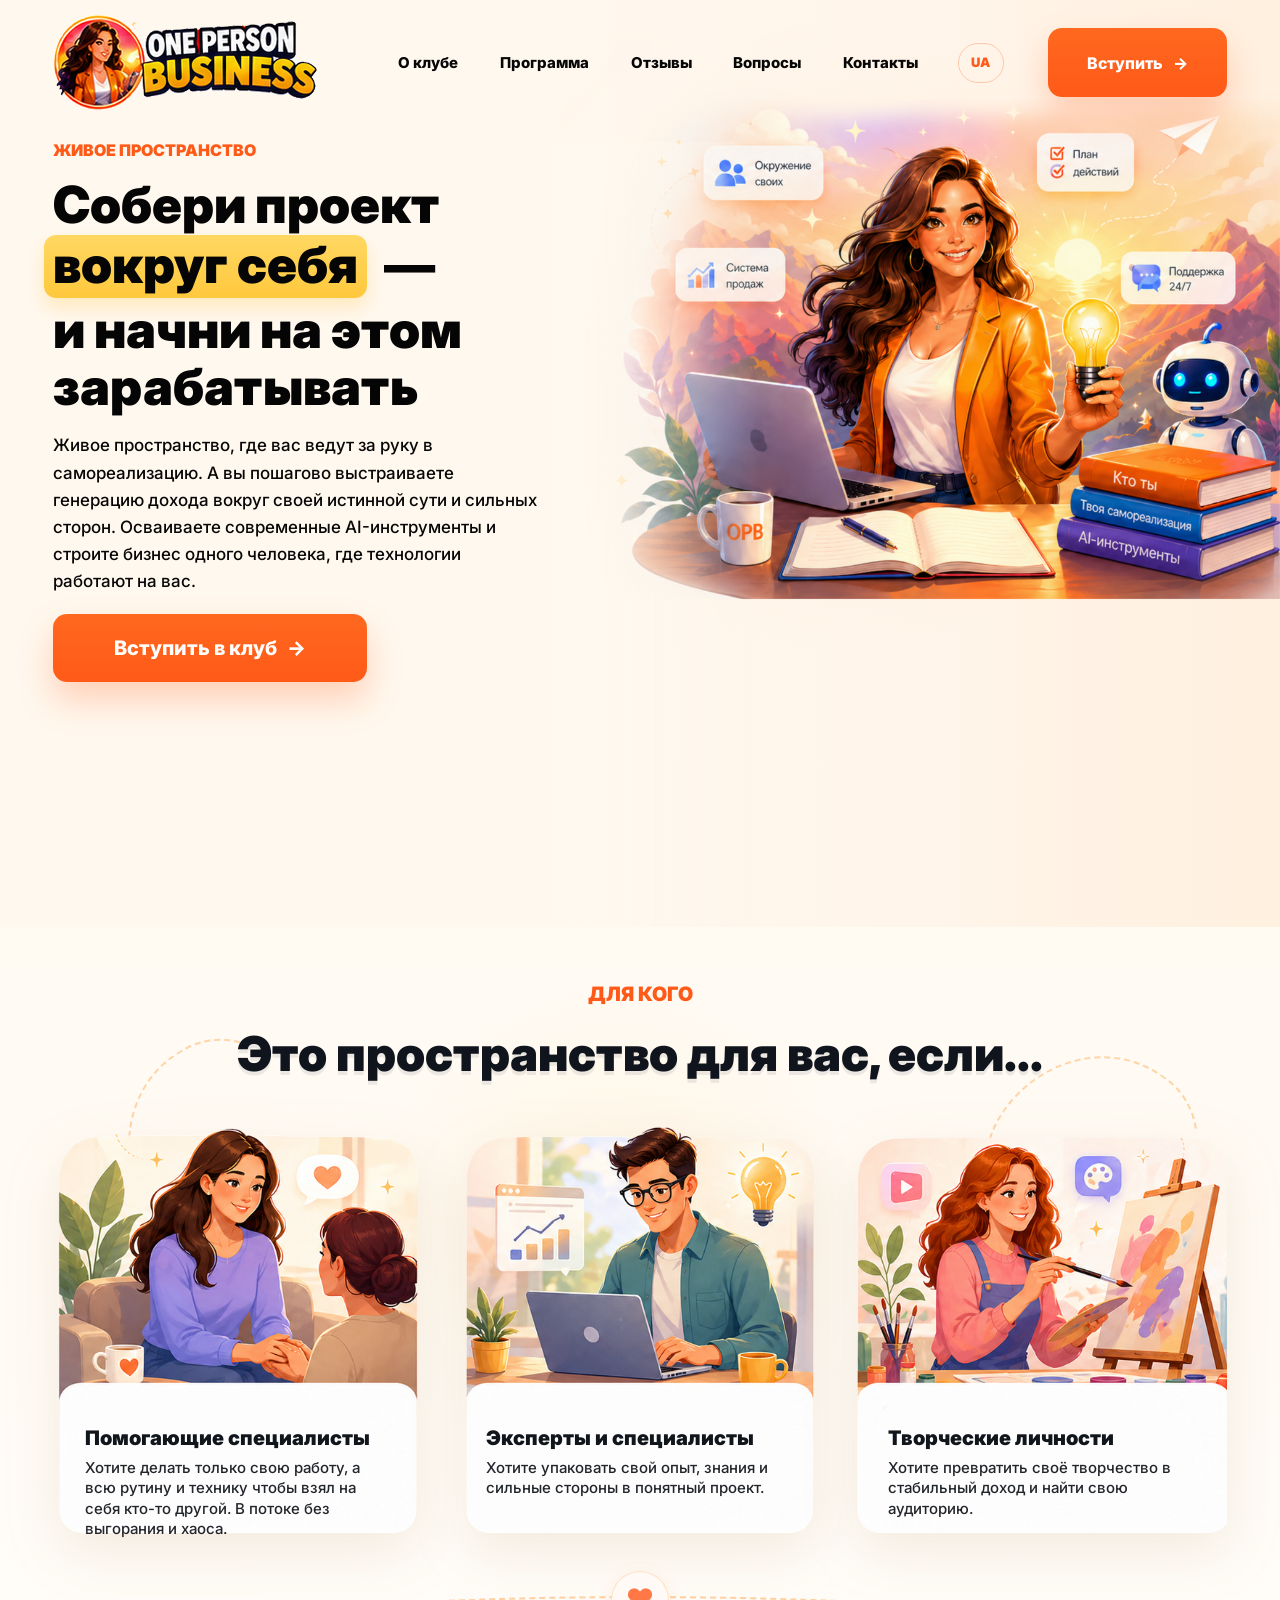
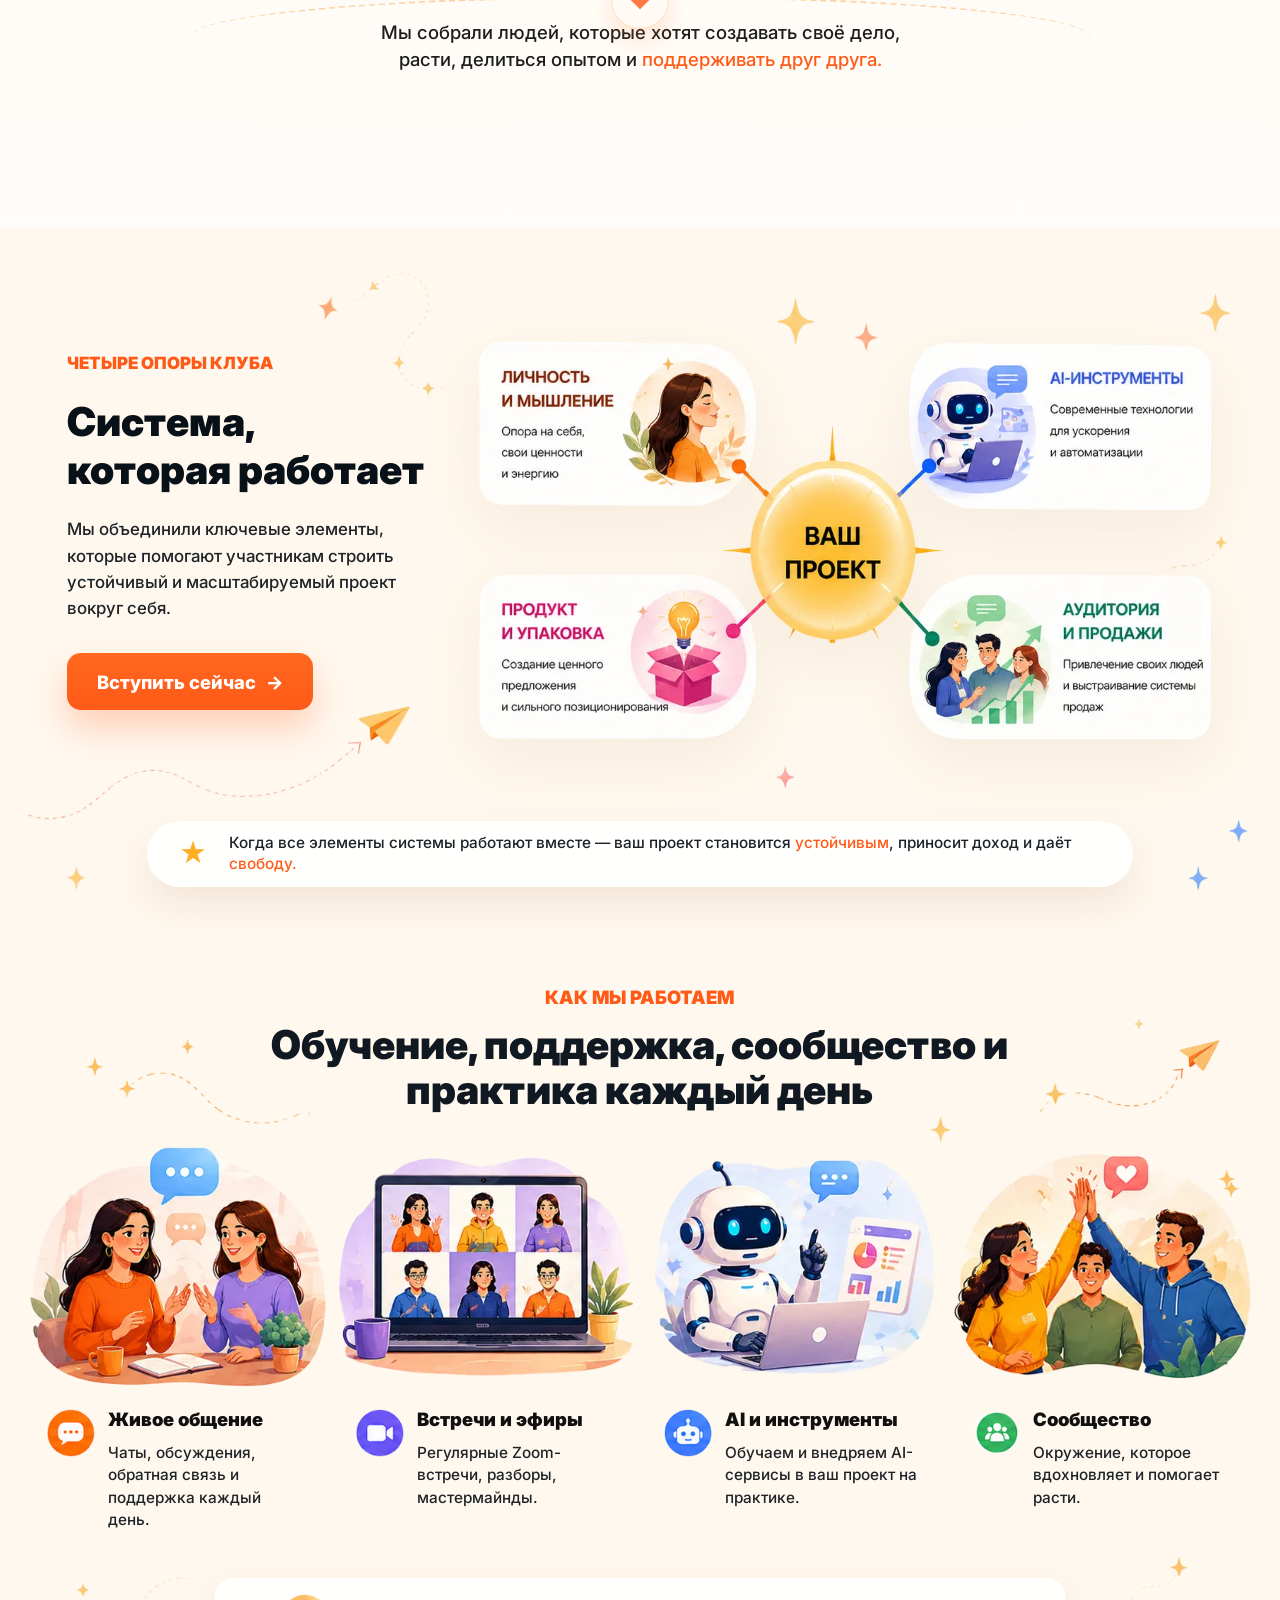
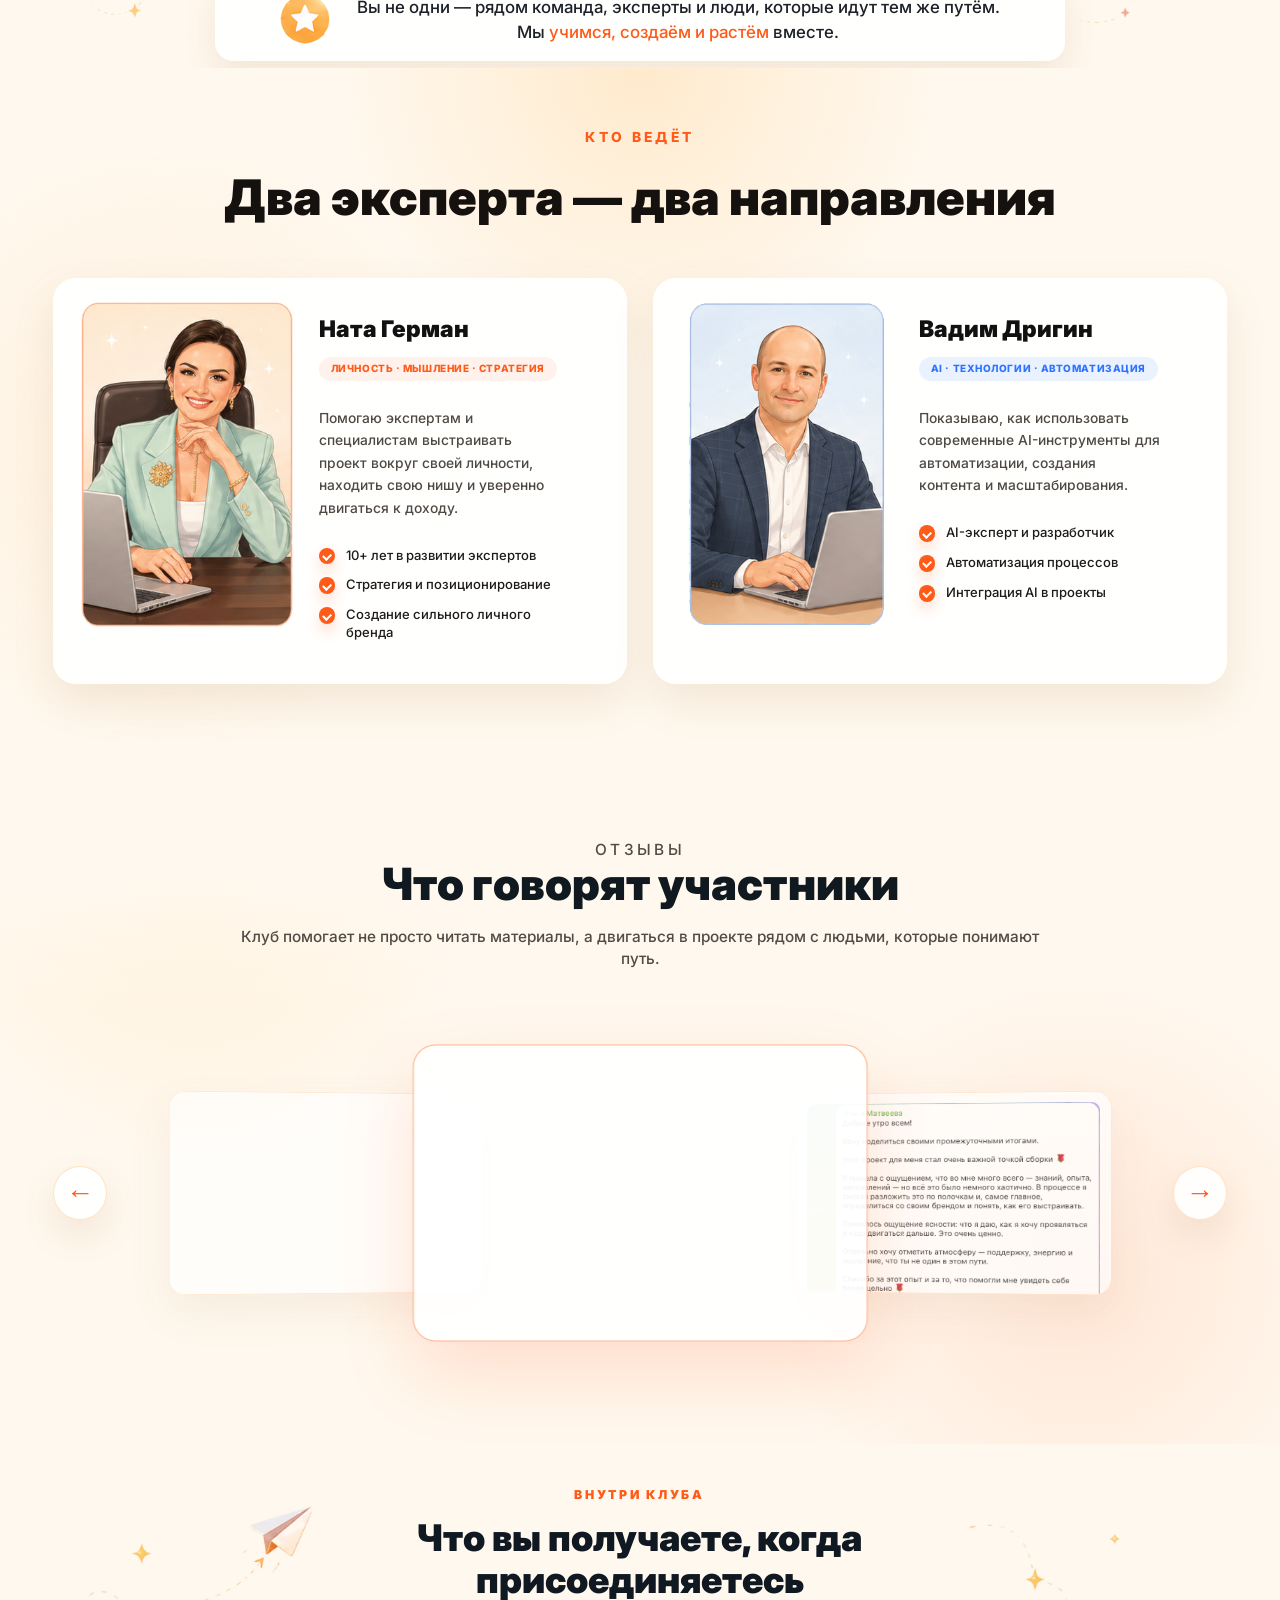
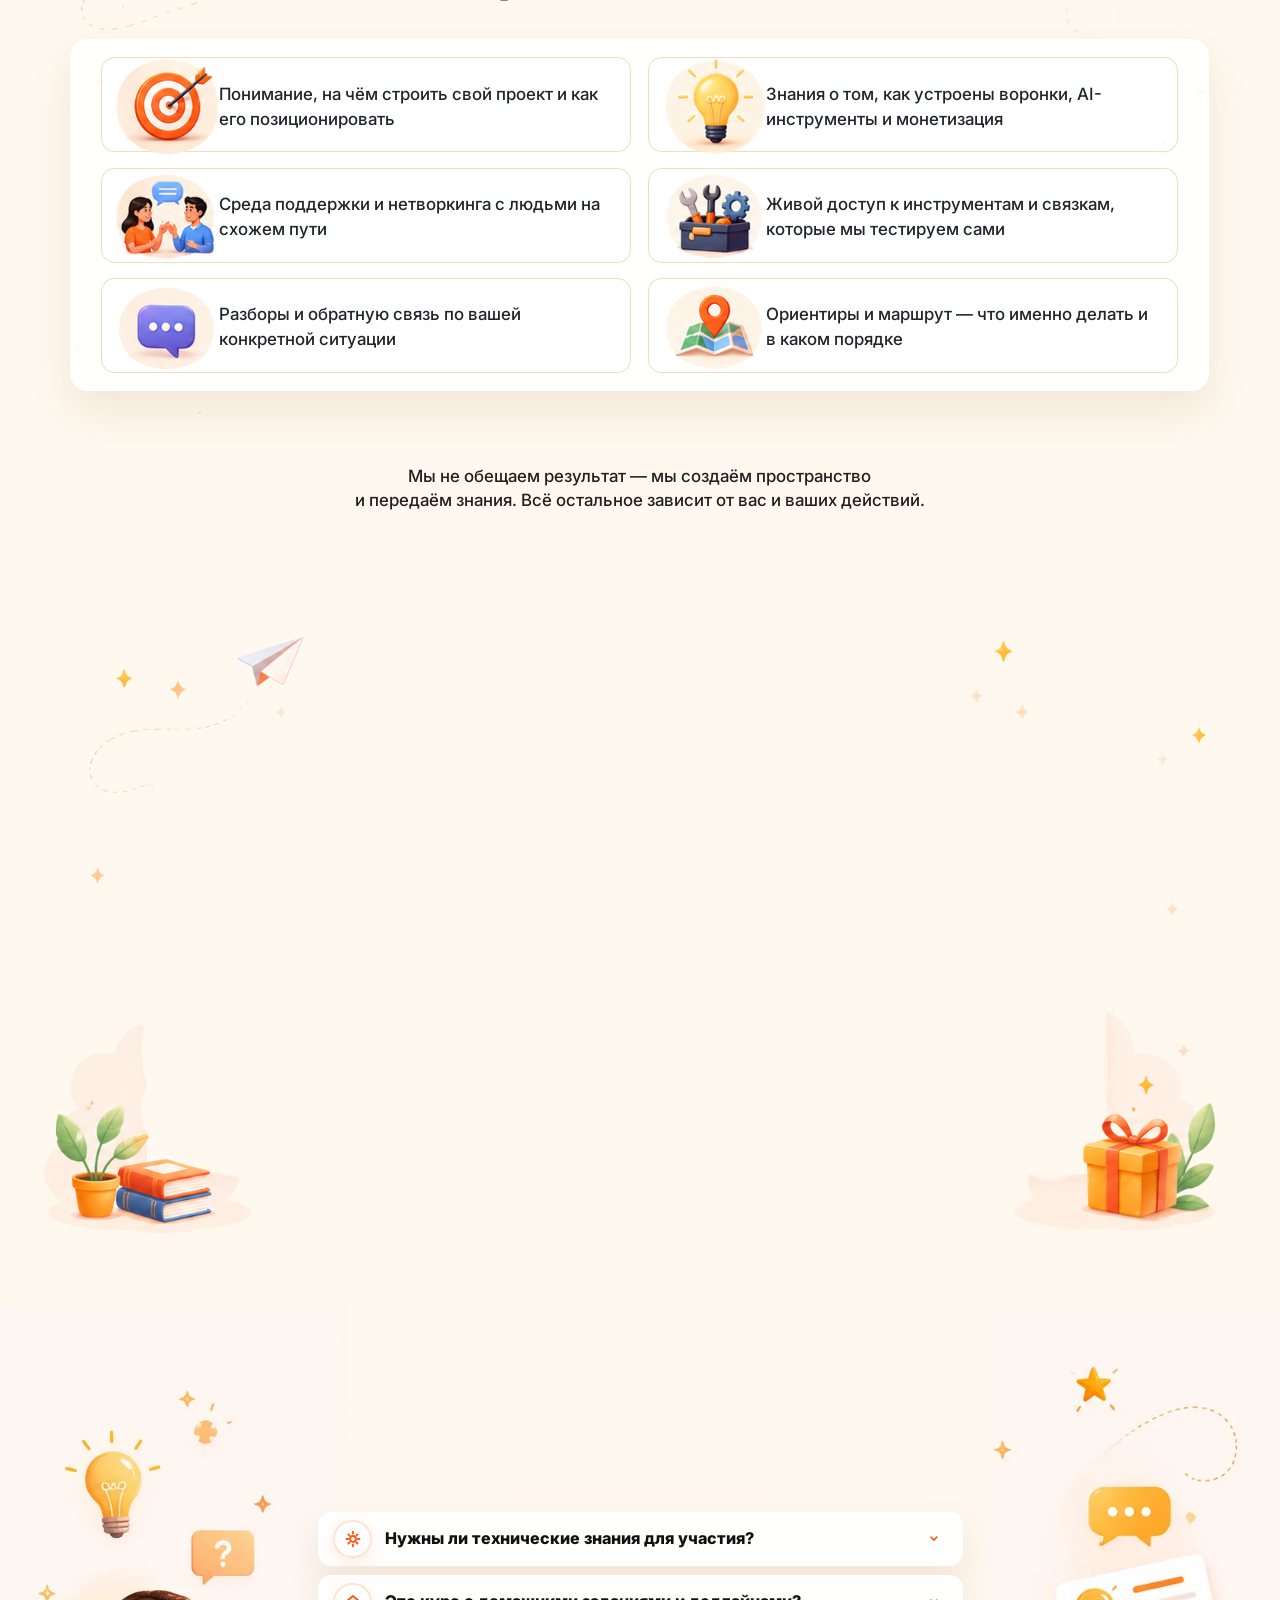
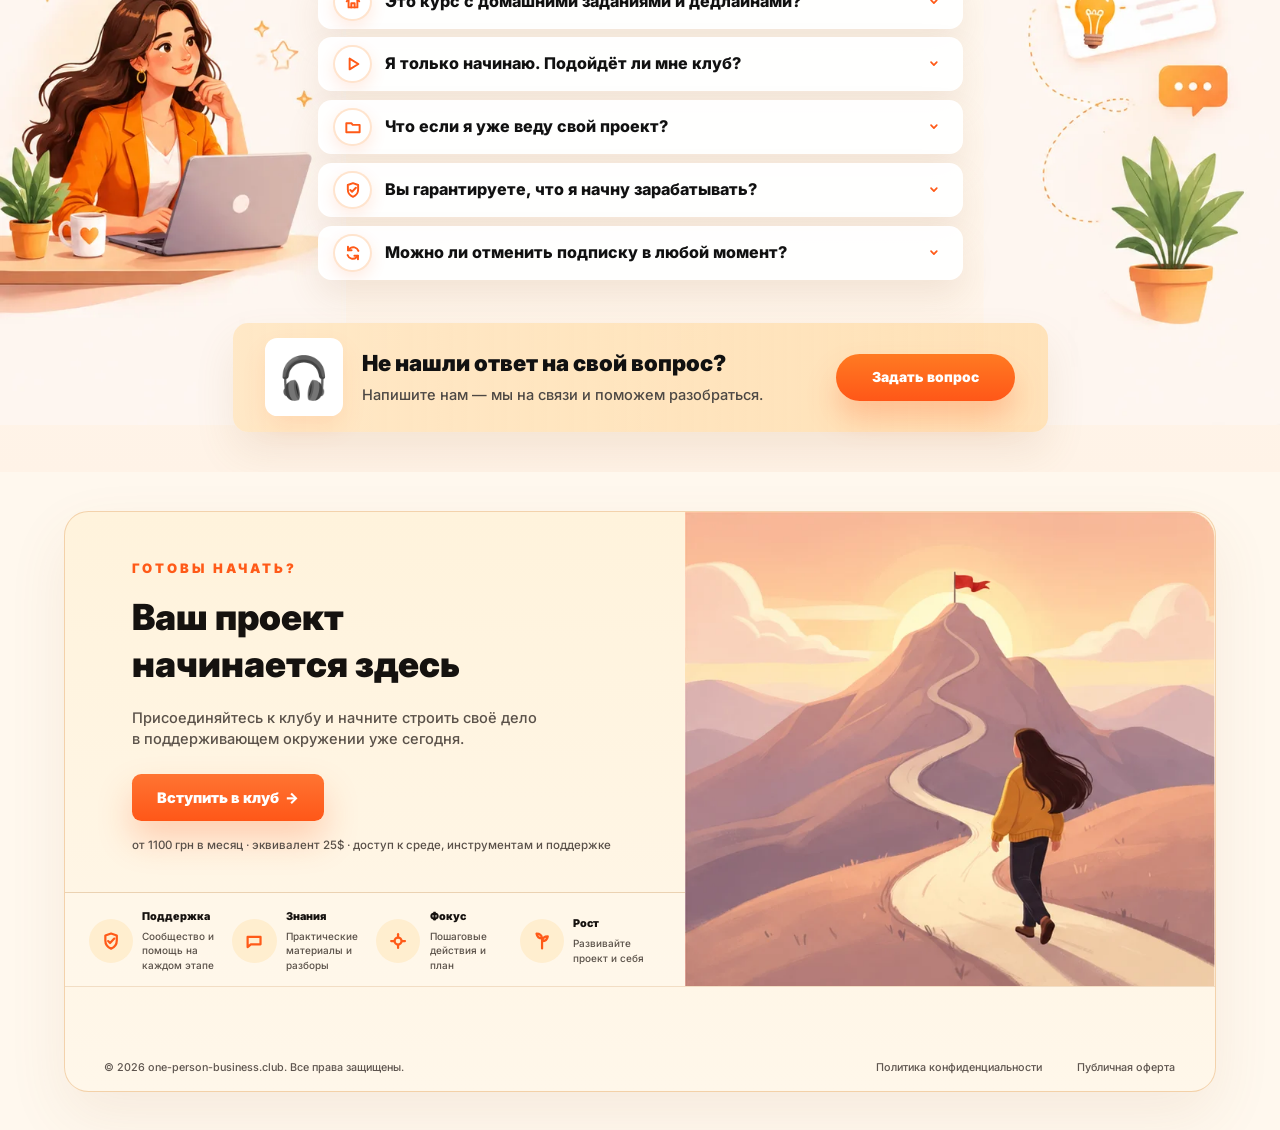
==== commit e407bdcf: "Save current landing updates before legal fixes" ====
--- a/index.html
+++ b/index.html
@@ -14,6 +14,9 @@
     <meta name="apple-mobile-web-app-title" content="One Person Business" />
     <meta name="format-detection" content="telephone=no" />
     <link rel="canonical" href="https://one-person-business.club/" />
+    <link rel="alternate" hreflang="ru" href="https://one-person-business.club/" />
+    <link rel="alternate" hreflang="uk" href="https://ua.one-person-business.club/" />
+    <link rel="alternate" hreflang="x-default" href="https://one-person-business.club/" />
     <link rel="icon" type="image/png" sizes="32x32" href="./assets/favicon-32.png" />
     <link rel="apple-touch-icon" sizes="180x180" href="./assets/apple-touch-icon.png" />
     <link rel="manifest" href="./site.webmanifest" />
@@ -65,9 +68,13 @@
       href="https://fonts.googleapis.com/css2?family=Inter:wght@500;600;700;800;900&display=swap"
       rel="stylesheet"
     />
-    <link rel="stylesheet" href="./styles.css?v=prod-5" />
+    <link rel="stylesheet" href="./styles.css?v=locale-1" />
   </head>
-  <body>
+  <body
+    data-locale="ru"
+    data-join-base="https://tg.pulse.is/OnePersonBusinessBot"
+    data-join-start="69e4a60adf3c92bbe207a72a"
+  >
     <section class="hero" aria-labelledby="hero-title">
       <header class="site-header" aria-label="Основная навигация">
         <a class="logo-link" href="/" aria-label="One Person Business">
@@ -82,6 +89,7 @@
           <a href="#contacts">Контакты</a>
         </nav>
 
+        <a class="language-link" href="https://ua.one-person-business.club/" hreflang="uk" lang="uk">UA</a>
         <a class="header-cta" href="https://tg.pulse.is/OnePersonBusinessBot?start=69e4a60adf3c92bbe207a72a" target="_blank" rel="noopener" data-join-trigger>Вступить <span aria-hidden="true">→</span></a>
       </header>
 
@@ -96,16 +104,17 @@
             зарабатывать
           </h1>
           <p class="hero-text">
-            Живое пространство, где вы изучаете, как выстраивать проект вокруг своей личности,
-            осваиваете современные AI-инструменты и двигаетесь в сторону своего дела в окружении
-            людей, которые идут туда же.
+            Живое пространство, где вас ведут за руку в самореализацию. А вы пошагово
+            выстраиваете генерацию дохода вокруг своей истинной сути и сильных сторон.
+            Осваиваете современные AI-инструменты и строите бизнес одного человека, где
+            технологии работают на вас.
           </p>
           <a class="primary-cta" href="https://tg.pulse.is/OnePersonBusinessBot?start=69e4a60adf3c92bbe207a72a" target="_blank" rel="noopener" data-join-trigger>Вступить в клуб <span aria-hidden="true">→</span></a>
         </div>
 
         <div class="hero-visual">
           <img
-            src="./block1/1 block hero.webp"
+            src="./block1/1_block_hero_newedit.png"
             alt="Иллюстрация клуба One Person Business"
             class="hero-image"
             fetchpriority="high"
@@ -121,27 +130,27 @@
         <h2 id="audience-title">Это пространство для вас, если...</h2>
 
         <div class="audience-cards" aria-label="Для кого подходит клуб">
-          <img
-            src="./block2/2 block left img.webp"
-            alt="Помогающие специалисты"
-            class="audience-card audience-card-left"
-            loading="lazy"
-            decoding="async"
-          />
-          <img
-            src="./block2/2 block center img.webp"
-            alt="Эксперты и специалисты"
-            class="audience-card audience-card-center"
-            loading="lazy"
-            decoding="async"
-          />
-          <img
-            src="./block2/2 block right img.webp"
-            alt="Творческие личности"
-            class="audience-card audience-card-right"
-            loading="lazy"
-            decoding="async"
-          />
+          <article class="audience-card audience-card-left">
+            <img src="./block2/2 block left img.png" alt="" class="audience-card-image" loading="lazy" decoding="async" />
+            <div class="audience-card-copy">
+              <h3>Помогающие специалисты</h3>
+              <p>Хотите делать только свою работу, а всю рутину и технику чтобы взял на себя кто-то другой. В потоке без выгорания и хаоса.</p>
+            </div>
+          </article>
+          <article class="audience-card audience-card-center">
+            <img src="./block2/2 block center img.png" alt="" class="audience-card-image" loading="lazy" decoding="async" />
+            <div class="audience-card-copy">
+              <h3>Эксперты и специалисты</h3>
+              <p>Хотите упаковать свой опыт, знания и сильные стороны в понятный проект.</p>
+            </div>
+          </article>
+          <article class="audience-card audience-card-right">
+            <img src="./block2/2 block right img.png" alt="" class="audience-card-image" loading="lazy" decoding="async" />
+            <div class="audience-card-copy">
+              <h3>Творческие личности</h3>
+              <p>Хотите превратить своё творчество в стабильный доход и найти свою аудиторию.</p>
+            </div>
+          </article>
         </div>
 
         <div class="audience-note" aria-label="Главная идея клуба">
@@ -274,6 +283,63 @@
       </div>
     </section>
 
+    <section class="authors-section" id="authors" aria-labelledby="authors-title">
+      <div class="authors-inner">
+        <div class="authors-heading">
+          <p class="section-label authors-label">КТО ВЕДЁТ</p>
+          <h2 id="authors-title">Два эксперта — два направления</h2>
+        </div>
+
+        <div class="authors-grid" aria-label="Эксперты клуба">
+          <article class="author-card author-card--nata">
+            <img
+              src="./block 4.5 authors/nata_german.png"
+              alt="Ната Герман"
+              class="author-photo"
+              loading="lazy"
+              decoding="async"
+            />
+            <div class="author-copy">
+              <h3>Ната Герман</h3>
+              <p class="author-badge">ЛИЧНОСТЬ · МЫШЛЕНИЕ · СТРАТЕГИЯ</p>
+              <p class="author-text">
+                Помогаю экспертам и специалистам выстраивать проект вокруг своей личности,
+                находить свою нишу и уверенно двигаться к доходу.
+              </p>
+              <ul class="author-list">
+                <li>10+ лет в развитии экспертов</li>
+                <li>Стратегия и позиционирование</li>
+                <li>Создание сильного личного бренда</li>
+              </ul>
+            </div>
+          </article>
+
+          <article class="author-card author-card--vadim">
+            <img
+              src="./block 4.5 authors/vadim_drigin.png"
+              alt="Вадим Дригин"
+              class="author-photo"
+              loading="lazy"
+              decoding="async"
+            />
+            <div class="author-copy">
+              <h3>Вадим Дригин</h3>
+              <p class="author-badge">AI · ТЕХНОЛОГИИ · АВТОМАТИЗАЦИЯ</p>
+              <p class="author-text">
+                Показываю, как использовать современные AI-инструменты для автоматизации,
+                создания контента и масштабирования.
+              </p>
+              <ul class="author-list">
+                <li>AI-эксперт и разработчик</li>
+                <li>Автоматизация процессов</li>
+                <li>Интеграция AI в проекты</li>
+              </ul>
+            </div>
+          </article>
+        </div>
+      </div>
+    </section>
+
     <section class="reviews-section" id="reviews" aria-labelledby="reviews-title">
       <div class="reviews-inner">
         <div class="reviews-heading">
@@ -282,45 +348,31 @@
           <p>Клуб помогает не просто читать материалы, а двигаться в проекте рядом с людьми, которые понимают путь.</p>
         </div>
 
-        <div class="reviews-grid" aria-label="Отзывы участников клуба">
-          <article class="review-card">
-            <div class="review-card__top">
-              <span class="review-avatar">А</span>
-              <div>
-                <h3>Анна</h3>
-                <p>эксперт и консультант</p>
-              </div>
-            </div>
-            <p class="review-text">
-              «Стало понятнее, как собрать мои знания в проект, а не хвататься за разные инструменты хаотично. Особенно ценны разборы и спокойная поддержка.»
-            </p>
-          </article>
-
-          <article class="review-card review-card--accent">
-            <div class="review-card__top">
-              <span class="review-avatar">М</span>
-              <div>
-                <h3>Марина</h3>
-                <p>помогающий специалист</p>
-              </div>
-            </div>
-            <p class="review-text">
-              «Я пришла без технического опыта, но смогла разобраться, где мне может помогать AI и как это применить в своём деле без перегруза.»
-            </p>
-          </article>
-
-          <article class="review-card">
-            <div class="review-card__top">
-              <span class="review-avatar">Е</span>
-              <div>
-                <h3>Елена</h3>
-                <p>творческий проект</p>
-              </div>
-            </div>
-            <p class="review-text">
-              «Мне важно было не просто получить список сервисов, а понять, куда двигаться. В клубе появилась структура и ощущение, что я не одна.»
-            </p>
-          </article>
+        <div class="reviews-carousel" data-review-carousel aria-label="Отзывы участников клуба">
+          <button class="reviews-arrow reviews-arrow--prev" type="button" data-review-prev aria-label="Предыдущий отзыв">←</button>
+          <div class="reviews-track">
+          <button class="review-shot" type="button" data-review-thumb data-review-slide>
+            <img src="./block 4.6 feeadback/feedback 1.png" alt="Отзыв участницы клуба" loading="lazy" decoding="async" />
+          </button>
+          <button class="review-shot" type="button" data-review-thumb data-review-slide>
+            <img src="./block 4.6 feeadback/feedback 2.png" alt="Отзыв участницы клуба" loading="lazy" decoding="async" />
+          </button>
+          <button class="review-shot" type="button" data-review-thumb data-review-slide>
+            <img src="./block 4.6 feeadback/feedback 3.png" alt="Отзыв участницы клуба" loading="lazy" decoding="async" />
+          </button>
+          <button class="review-shot" type="button" data-review-thumb data-review-slide>
+            <img src="./block 4.6 feeadback/feedback 4.png" alt="Отзыв участницы клуба" loading="lazy" decoding="async" />
+          </button>
+          </div>
+          <button class="reviews-arrow reviews-arrow--next" type="button" data-review-next aria-label="Следующий отзыв">→</button>
+        </div>
+
+        <div class="review-modal" data-review-modal hidden>
+          <button class="review-modal__backdrop" type="button" data-review-close aria-label="Закрыть отзыв"></button>
+          <div class="review-modal__dialog" role="dialog" aria-modal="true" aria-label="Отзыв участницы клуба">
+            <button class="review-modal__close" type="button" data-review-close aria-label="Закрыть">×</button>
+            <img src="" alt="" data-review-modal-image />
+          </div>
         </div>
       </div>
     </section>
@@ -395,8 +447,8 @@
           </p>
         </div>
 
-        <img src="./block6/6 icon 1.webp" alt="" class="pricing-decor pricing-decor--left" aria-hidden="true" loading="lazy" decoding="async" />
-        <img src="./block6/6 icon 2.webp" alt="" class="pricing-decor pricing-decor--right" aria-hidden="true" loading="lazy" decoding="async" />
+        <img src="./block6/6 icon 1.png" alt="" class="pricing-decor pricing-decor--left" aria-hidden="true" loading="lazy" decoding="async" />
+        <img src="./block6/6 icon 2.png" alt="" class="pricing-decor pricing-decor--right" aria-hidden="true" loading="lazy" decoding="async" />
 
         <!-- Pricing cards are independent: remove/add an article to change available packages. -->
         <div class="pricing-cards" aria-label="Тарифы клуба">
@@ -404,10 +456,10 @@
             <div class="pricing-card-badge">Первые 100 участников</div>
             <h3>Старт</h3>
             <div class="pricing-price">
-              <strong>25$</strong>
+              <strong>1100&nbsp;грн</strong>
               <span>/месяц</span>
             </div>
-            <p class="pricing-subnote">Цена закреплена при активной подписке.</p>
+            <p class="pricing-subnote"><span>Эквивалент 25$.</span><span>Цена закрепляется при активной подписке.</span></p>
             <ul>
               <li>Материалы клуба и еженедельные обновления</li>
               <li>Сообщество, чат, поддержка и разборы</li>
@@ -420,10 +472,10 @@
             <div class="pricing-card-badge">Самый выгодный</div>
             <h3>3 Месяца</h3>
             <div class="pricing-price">
-              <strong>60$</strong>
+              <strong>2700&nbsp;грн</strong>
               <span>/3 месяца</span>
             </div>
-            <p class="pricing-saving">экономия 30$</p>
+            <p class="pricing-saving"><span>Эквивалент 60$.</span><span>Экономия 600 грн.</span></p>
             <ul>
               <li>Материалы клуба и еженедельные обновления</li>
               <li>Сообщество, чат, поддержка и разборы</li>
@@ -435,10 +487,10 @@
           <article class="pricing-card">
             <h3>Стандарт</h3>
             <div class="pricing-price">
-              <strong>30$</strong>
+              <strong>1300&nbsp;грн</strong>
               <span>/месяц</span>
             </div>
-            <p class="pricing-subnote">После первых 100 участников</p>
+            <p class="pricing-subnote"><span>Эквивалент 30$.</span><span>После первых 100 участников.</span></p>
             <ul>
               <li>Материалы клуба и еженедельные обновления</li>
               <li>Сообщество, чат, поддержка и разборы</li>
@@ -449,7 +501,7 @@
         </div>
 
         <div class="pricing-guarantee">
-          <img src="./block6/6 image 1.webp" alt="" class="pricing-guarantee-bg" aria-hidden="true" loading="lazy" decoding="async" />
+          <img src="./block6/6 image 1.png" alt="" class="pricing-guarantee-bg" aria-hidden="true" loading="lazy" decoding="async" />
           <p>
             14 дней гарантии возврата денег. Если доступ в закрытое пространство вам не подойдёт — вернём средства без вопросов.
           </p>
@@ -609,7 +661,7 @@
               в поддерживающем окружении уже сегодня.
             </p>
             <a class="final-button" href="https://tg.pulse.is/OnePersonBusinessBot?start=69e4a60adf3c92bbe207a72a" target="_blank" rel="noopener" data-join-trigger>Вступить в клуб <span aria-hidden="true">→</span></a>
-            <p class="final-note">от 25$ в месяц · доступ к среде, инструментам и поддержке</p>
+            <p class="final-note">от 1100 грн в месяц · эквивалент 25$ · доступ к среде, инструментам и поддержке</p>
           </div>
 
           <div class="final-visual">
@@ -676,8 +728,8 @@
           <footer class="final-footer">
             <p>© <span data-current-year>2026</span> one-person-business.club. Все права защищены.</p>
             <nav aria-label="Документы">
-              <a href="#contacts">Политика конфиденциальности</a>
-              <a href="#contacts">Пользовательское соглашение</a>
+              <a href="./privacy.html">Политика конфиденциальности</a>
+              <a href="./offer.html">Публичная оферта</a>
             </nav>
           </footer>
         </div>
@@ -685,7 +737,8 @@
     </section>
 
     <script>
-      const joinBotBaseUrl = "https://tg.pulse.is/OnePersonBusinessBot";
+      const joinBotBaseUrl = document.body.dataset.joinBase || "https://tg.pulse.is/OnePersonBusinessBot";
+      const joinStart = document.body.dataset.joinStart || "69e4a60adf3c92bbe207a72a";
 
       function buildJoinBotUrl() {
         const botUrl = new URL(joinBotBaseUrl);
@@ -701,7 +754,7 @@
           pageParams.get("campaign") ||
           "no_campaign";
 
-        botUrl.searchParams.set("start", "69e4a60adf3c92bbe207a72a");
+        botUrl.searchParams.set("start", joinStart);
         botUrl.searchParams.set("username", usernameValue);
         botUrl.searchParams.set("telegram_id", telegramIdValue);
 
@@ -731,6 +784,93 @@
 
       document.querySelectorAll("[data-current-year]").forEach((item) => {
         item.textContent = new Date().getFullYear();
+      });
+
+      document.querySelectorAll("[data-review-carousel]").forEach((carousel) => {
+        const slides = Array.from(carousel.querySelectorAll("[data-review-slide]"));
+        const prevButton = carousel.querySelector("[data-review-prev]");
+        const nextButton = carousel.querySelector("[data-review-next]");
+        const modal = document.querySelector("[data-review-modal]");
+        const modalImage = modal?.querySelector("[data-review-modal-image]");
+        let activeIndex = 0;
+        let autoplayId = null;
+
+        function getRelativeIndex(index) {
+          return (index - activeIndex + slides.length) % slides.length;
+        }
+
+        function renderCarousel() {
+          slides.forEach((slide, index) => {
+            const position = getRelativeIndex(index);
+            slide.classList.toggle("is-active", position === 0);
+            slide.classList.toggle("is-next", position === 1);
+            slide.classList.toggle("is-prev", position === slides.length - 1);
+            slide.classList.toggle("is-far", position > 1 && position < slides.length - 1);
+            slide.setAttribute("aria-hidden", position > 1 && position < slides.length - 1 ? "true" : "false");
+          });
+        }
+
+        function goToSlide(index) {
+          activeIndex = (index + slides.length) % slides.length;
+          renderCarousel();
+        }
+
+        function startAutoplay() {
+          if (window.matchMedia("(prefers-reduced-motion: reduce)").matches) return;
+          stopAutoplay();
+          autoplayId = window.setInterval(() => goToSlide(activeIndex + 1), 4200);
+        }
+
+        function stopAutoplay() {
+          if (autoplayId) window.clearInterval(autoplayId);
+          autoplayId = null;
+        }
+
+        function openReviewModal(image) {
+          if (!modal || !modalImage) return;
+          modalImage.src = image.currentSrc || image.src;
+          modalImage.alt = image.alt;
+          modal.hidden = false;
+          document.body.classList.add("is-review-modal-open");
+        }
+
+        slides.forEach((slide, index) => {
+          slide.addEventListener("click", () => {
+            if (index !== activeIndex) {
+              goToSlide(index);
+              return;
+            }
+            const image = slide.querySelector("img");
+            if (image) openReviewModal(image);
+          });
+        });
+
+        prevButton?.addEventListener("click", () => goToSlide(activeIndex - 1));
+        nextButton?.addEventListener("click", () => goToSlide(activeIndex + 1));
+        carousel.addEventListener("mouseenter", stopAutoplay);
+        carousel.addEventListener("mouseleave", startAutoplay);
+        carousel.addEventListener("focusin", stopAutoplay);
+        carousel.addEventListener("focusout", startAutoplay);
+
+        renderCarousel();
+        startAutoplay();
+      });
+
+      document.querySelectorAll("[data-review-close]").forEach((button) => {
+        button.addEventListener("click", () => {
+          const modal = button.closest("[data-review-modal]");
+          if (!modal) return;
+          modal.hidden = true;
+          document.body.classList.remove("is-review-modal-open");
+        });
+      });
+
+      document.addEventListener("keydown", (event) => {
+        if (event.key !== "Escape") return;
+        document.querySelectorAll("[data-review-modal]:not([hidden])").forEach((modal) => {
+          modal.hidden = true;
+          document.body.classList.remove("is-review-modal-open");
+        });
       });
 
       const revealItems = document.querySelectorAll(
@@ -742,8 +882,10 @@
           ".work-heading",
           ".work-card",
           ".work-note",
+          ".authors-heading",
+          ".author-card",
           ".reviews-heading",
-          ".review-card",
+          ".reviews-carousel",
           ".inside-heading",
           ".inside-panel",
           ".inside-note",
--- a/styles.css
+++ b/styles.css
@@ -51,6 +51,80 @@
   overflow-x: hidden;
 }
 
+body.is-review-modal-open {
+  overflow: hidden;
+}
+
+.legal-page {
+  min-height: 100vh;
+  padding: clamp(24px, 5vw, 72px) var(--page-pad);
+  background: var(--bg);
+}
+
+.legal-document {
+  width: min(960px, 100%);
+  margin: 0 auto;
+  padding: clamp(28px, 4vw, 56px);
+  border: 1px solid rgba(255, 90, 24, 0.14);
+  border-radius: 28px;
+  background: rgba(255, 255, 255, 0.92);
+  box-shadow: 0 24px 70px rgba(72, 45, 20, 0.1);
+}
+
+.legal-back {
+  display: inline-flex;
+  margin-bottom: 28px;
+  color: var(--orange);
+  font-weight: 900;
+  text-decoration: none;
+}
+
+.legal-document h1 {
+  margin: 0 0 10px;
+  font-size: clamp(34px, 5vw, 64px);
+  line-height: 0.98;
+  letter-spacing: 0;
+}
+
+.legal-updated {
+  margin: 0 0 34px;
+  color: var(--muted);
+  font-size: 16px;
+  font-weight: 700;
+}
+
+.legal-document section + section {
+  margin-top: 28px;
+}
+
+.legal-document h2 {
+  margin: 0 0 12px;
+  font-size: clamp(22px, 2.2vw, 30px);
+  line-height: 1.15;
+}
+
+.legal-document p,
+.legal-document li {
+  color: #4f4a44;
+  font-size: clamp(16px, 1.3vw, 19px);
+  font-weight: 600;
+  line-height: 1.65;
+}
+
+.legal-document p {
+  margin: 0 0 12px;
+}
+
+.legal-document ul {
+  margin: 0;
+  padding-left: 22px;
+}
+
+.legal-document a {
+  color: var(--orange);
+  font-weight: 900;
+}
+
 a {
   color: inherit;
   text-decoration: none;
@@ -77,8 +151,8 @@
   min-height: 100svh;
   overflow: hidden;
   background:
-    radial-gradient(circle at 61% 44%, rgba(255, 218, 142, 0.22), transparent 33%),
-    linear-gradient(90deg, #fff8ee 0%, #fff8ee 48%, #fff4e9 100%);
+    radial-gradient(circle at 66% 37%, rgba(255, 219, 153, 0.24), transparent 30%),
+    linear-gradient(90deg, #fff8ee 0%, #fff8ee 42%, #fff5eb 69%, #fff0df 100%);
 }
 
 .site-header {
@@ -87,7 +161,7 @@
   display: grid;
   width: 100%;
   max-width: var(--hero-max);
-  grid-template-columns: minmax(190px, 305px) 1fr minmax(132px, 193px);
+  grid-template-columns: minmax(190px, 305px) 1fr auto minmax(132px, 193px);
   align-items: center;
   gap: 30px;
   margin: 0 auto;
@@ -127,6 +201,31 @@
 .main-nav a:hover,
 .main-nav a:focus-visible {
   color: var(--orange);
+}
+
+.language-link {
+  display: inline-flex;
+  align-items: center;
+  justify-content: center;
+  min-width: 46px;
+  min-height: 40px;
+  border: 1px solid rgba(255, 90, 24, 0.28);
+  border-radius: 999px;
+  color: var(--orange);
+  font-size: clamp(13px, 0.9vw, 16px);
+  font-weight: 900;
+  line-height: 1;
+  transition:
+    transform 180ms ease,
+    background 180ms ease,
+    color 180ms ease;
+}
+
+.language-link:hover,
+.language-link:focus-visible {
+  transform: translateY(-1px);
+  background: var(--orange);
+  color: #fff;
 }
 
 .header-cta,
@@ -237,21 +336,40 @@
 }
 
 .hero-visual {
+  position: relative;
   display: flex;
   align-self: stretch;
-  align-items: center;
+  align-items: flex-start;
   justify-content: flex-end;
   min-height: calc(100svh - 150px);
+  padding-top: 0;
   overflow: visible;
 }
 
+.hero-visual::before {
+  content: "";
+  position: absolute;
+  inset: 0 auto 0 -2px;
+  z-index: 1;
+  width: min(220px, 18vw);
+  pointer-events: none;
+  background: linear-gradient(90deg, #fff8ee 0%, rgba(255, 248, 238, 0.92) 18%, rgba(255, 248, 238, 0) 100%);
+}
+
 .hero-image {
+  position: relative;
+  z-index: 0;
   display: block;
-  width: min(100%, 1250px);
-  margin-top: -75px;
+  width: min(100%, 1080px);
+  max-width: 1080px;
+  margin-top: clamp(-190px, -14vh, -120px);
   animation: opbHeroIn 820ms 220ms ease-out both, opbFloatY 7s 1.2s ease-in-out infinite;
   object-fit: contain;
   object-position: center right;
+}
+
+[data-locale="uk"] .hero-image {
+  margin-top: clamp(-130px, -8vh, -72px);
 }
 
 .audience {
@@ -324,11 +442,46 @@
 }
 
 .audience-card {
+  position: relative;
   display: block;
-  width: min(100%, 550px);
-  height: auto;
+  width: min(100%, 511px);
+  min-width: 0;
   justify-self: center;
   filter: drop-shadow(0 18px 28px rgba(145, 95, 38, 0.11));
+}
+
+.audience-card-image {
+  display: block;
+  width: 100%;
+  height: auto;
+}
+
+.audience-card-copy {
+  position: absolute;
+  right: 8.6%;
+  left: 8.6%;
+  top: 73.6%;
+  display: flex;
+  flex-direction: column;
+  justify-content: flex-start;
+  text-align: left;
+}
+
+.audience-card-copy h3 {
+  margin: 0 0 clamp(9px, 0.74vw, 13px);
+  color: #11151c;
+  font-size: clamp(20px, 1.34vw, 27px);
+  font-weight: 900;
+  line-height: 1.1;
+  letter-spacing: 0;
+}
+
+.audience-card-copy p {
+  margin: 0;
+  color: #22252a;
+  font-size: clamp(15px, 1.06vw, 21px);
+  font-weight: 500;
+  line-height: 1.34;
 }
 
 .audience-note {
@@ -621,6 +774,280 @@
   color: var(--orange);
 }
 
+.authors-section {
+  position: relative;
+  overflow: hidden;
+  background:
+    radial-gradient(circle at 50% 0%, rgba(255, 186, 88, 0.22), transparent 32%),
+    radial-gradient(circle at 13% 55%, rgba(255, 190, 95, 0.12), transparent 26%),
+    #fff8ee;
+}
+
+.authors-inner {
+  width: 100%;
+  max-width: var(--canvas-max);
+  margin: 0 auto;
+  padding: min(82px, 4.9vw) var(--page-pad) min(96px, 5.74vw);
+}
+
+.authors-heading {
+  text-align: center;
+}
+
+.authors-label {
+  margin-bottom: min(35px, 2.09vw);
+  font-size: min(18px, 1.08vw);
+  font-weight: 800;
+  letter-spacing: 0.24em;
+}
+
+.authors-heading h2 {
+  margin: 0;
+  color: #15110f;
+  font-size: min(64px, 3.83vw);
+  font-weight: 900;
+  line-height: 1.08;
+  letter-spacing: 0;
+}
+
+.authors-grid {
+  display: grid;
+  grid-template-columns: repeat(2, minmax(0, 1fr));
+  gap: min(34px, 2.03vw);
+  margin-top: min(70px, 4.19vw);
+}
+
+.author-card {
+  display: grid;
+  grid-template-columns: min(276px, 16.51vw) minmax(0, 1fr);
+  align-items: start;
+  gap: min(34px, 2.03vw);
+  min-height: min(530px, 31.7vw);
+  padding: min(31px, 1.85vw) min(37px, 2.21vw);
+  border-radius: min(30px, 1.79vw);
+  background: rgba(255, 255, 255, 0.94);
+  box-shadow: 0 18px 42px rgba(153, 104, 47, 0.12);
+}
+
+.author-photo {
+  display: block;
+  width: min(276px, 16.51vw);
+  max-width: 276px;
+  height: auto;
+  border-radius: min(18px, 1.08vw);
+}
+
+.author-copy {
+  min-width: 0;
+  max-width: min(315px, 18.84vw);
+  padding-top: min(20px, 1.2vw);
+}
+
+.author-copy h3 {
+  margin: 0 0 min(18px, 1.08vw);
+  color: #111;
+  font-size: min(30px, 1.79vw);
+  font-weight: 900;
+  line-height: 1.12;
+  letter-spacing: 0;
+}
+
+.author-badge {
+  display: inline-flex;
+  max-width: min(315px, 18.84vw);
+  margin: 0;
+  padding: min(8px, 0.48vw) min(16px, 0.96vw);
+  border-radius: 999px;
+  background: #fff1eb;
+  color: var(--orange);
+  font-size: min(13px, 0.78vw);
+  font-weight: 800;
+  line-height: 1.15;
+  letter-spacing: 0.055em;
+  white-space: nowrap;
+}
+
+.author-card--vadim .author-badge {
+  background: #eaf1ff;
+  color: #2c74ff;
+}
+
+.author-text {
+  margin: min(34px, 2.03vw) 0 0;
+  color: #4f4943;
+  font-size: min(18px, 1.08vw);
+  font-weight: 500;
+  line-height: 1.62;
+}
+
+.author-list {
+  display: grid;
+  gap: min(16px, 0.96vw);
+  margin: min(36px, 2.15vw) 0 0;
+  padding: 0;
+  list-style: none;
+}
+
+.author-list li {
+  position: relative;
+  padding-left: min(36px, 2.15vw);
+  color: #1e1b18;
+  font-size: min(17px, 1.02vw);
+  font-weight: 500;
+  line-height: 1.35;
+}
+
+.author-list li::before {
+  content: "";
+  position: absolute;
+  top: 0.08em;
+  left: 0;
+  width: min(22px, 1.32vw);
+  aspect-ratio: 1;
+  border-radius: 50%;
+  background: var(--orange);
+  box-shadow: 0 7px 14px rgba(255, 90, 24, 0.22);
+}
+
+.author-list li::after {
+  content: "";
+  position: absolute;
+  top: calc(0.08em + min(7px, 0.42vw));
+  left: min(6px, 0.36vw);
+  width: min(8px, 0.48vw);
+  height: min(5px, 0.3vw);
+  border-bottom: 2px solid #fff;
+  border-left: 2px solid #fff;
+  transform: rotate(-45deg);
+}
+
+@media (max-width: 1180px) {
+  .authors-inner {
+    padding: 64px var(--page-pad) 70px;
+  }
+
+  .authors-label {
+    margin-bottom: 22px;
+    font-size: 15px;
+  }
+
+  .authors-heading h2 {
+    font-size: clamp(42px, 6vw, 58px);
+  }
+
+  .authors-grid {
+    grid-template-columns: 1fr;
+    max-width: 900px;
+    gap: 24px;
+    margin: 48px auto 0;
+  }
+
+  .author-card {
+    grid-template-columns: 276px minmax(0, 1fr);
+    align-items: start;
+    min-height: auto;
+    gap: 28px;
+    padding: 28px;
+    border-radius: 26px;
+  }
+
+  .author-copy h3 {
+    margin-bottom: 14px;
+    font-size: 30px;
+  }
+
+  .author-badge {
+    max-width: 100%;
+    padding: 9px 17px;
+    font-size: 14px;
+    letter-spacing: 0.05em;
+  }
+
+  .author-text {
+    margin-top: 28px;
+    font-size: 18px;
+    line-height: 1.6;
+  }
+
+  .author-list {
+    gap: 13px;
+    margin-top: 26px;
+  }
+
+  .author-list li {
+    padding-left: 34px;
+    font-size: 17px;
+  }
+
+  .author-list li::before {
+    width: 22px;
+  }
+
+  .author-list li::after {
+    top: calc(0.08em + 7px);
+    left: 6px;
+    width: 8px;
+    height: 5px;
+  }
+}
+
+@media (max-width: 700px) {
+  .authors-inner {
+    padding: 52px var(--page-pad) 56px;
+  }
+
+  .authors-heading h2 {
+    font-size: clamp(34px, 10vw, 44px);
+  }
+
+  .authors-grid {
+    gap: 18px;
+    margin-top: 34px;
+  }
+
+  .author-card {
+    grid-template-columns: 1fr;
+    gap: 22px;
+    padding: 18px;
+    border-radius: 22px;
+  }
+
+  .author-copy {
+    padding-top: 0;
+  }
+
+  .author-photo {
+    width: min(303px, 100%);
+    max-width: 303px;
+    margin: 0 auto;
+    border-radius: 18px;
+  }
+
+  .author-copy h3 {
+    font-size: 27px;
+  }
+
+  .author-copy {
+    max-width: none;
+  }
+
+  .author-badge {
+    font-size: 12px;
+    letter-spacing: 0.05em;
+    white-space: normal;
+  }
+
+  .author-text {
+    margin-top: 22px;
+    font-size: 16px;
+    line-height: 1.55;
+  }
+
+  .author-list li {
+    font-size: 16px;
+  }
+}
+
 .inside-section {
   position: relative;
   overflow: hidden;
@@ -631,8 +1058,10 @@
 .reviews-section {
   position: relative;
   overflow: hidden;
+  margin-top: -1px;
   background:
-    radial-gradient(circle at 15% 14%, rgba(255, 202, 85, 0.18), transparent 22%),
+    linear-gradient(180deg, #fff8ee 0%, #fff8ee 18%, rgba(255, 248, 238, 0) 38%),
+    radial-gradient(circle at 15% 18%, rgba(255, 202, 85, 0.13), transparent 23%),
     radial-gradient(circle at 84% 76%, rgba(255, 90, 24, 0.11), transparent 25%),
     #fff8ee;
 }
@@ -674,70 +1103,200 @@
   line-height: 1.45;
 }
 
-.reviews-grid {
+.reviews-carousel {
+  position: relative;
+  max-width: 1420px;
+  margin: min(56px, 3.35vw) auto 0;
+  padding: 0 min(74px, 4.43vw);
+}
+
+.reviews-track {
+  position: relative;
+  height: min(448px, 26.79vw);
+  min-height: 360px;
+  overflow: visible;
+  perspective: 1400px;
+}
+
+.review-shot {
+  position: absolute;
+  top: 50%;
+  left: 50%;
+  z-index: 1;
   display: grid;
-  grid-template-columns: repeat(3, minmax(0, 1fr));
-  gap: min(24px, 1.44vw);
-  max-width: 1280px;
-  margin: min(52px, 3.11vw) auto 0;
-}
-
-.review-card {
-  min-height: min(315px, 18.84vw);
-  padding: min(34px, 2.03vw);
+  width: min(560px, 33.49vw);
+  height: min(360px, 21.53vw);
+  min-height: 280px;
+  margin: 0;
+  padding: min(18px, 1.08vw);
+  place-items: center;
   border: 1px solid rgba(255, 187, 124, 0.42);
-  border-radius: min(24px, 1.44vw);
-  background: rgba(255, 255, 255, 0.86);
+  border-radius: min(28px, 1.67vw);
+  background: rgba(255, 255, 255, 0.92);
   box-shadow: 0 24px 54px rgba(151, 105, 57, 0.11);
-}
-
-.review-card--accent {
-  background: linear-gradient(180deg, #fff 0%, #fff0df 100%);
-  box-shadow: 0 28px 60px rgba(255, 90, 24, 0.14);
-}
-
-.review-card__top {
-  display: flex;
-  align-items: center;
-  gap: min(15px, 0.9vw);
-  margin-bottom: min(26px, 1.56vw);
-}
-
-.review-avatar {
+  cursor: zoom-in;
+  appearance: none;
+  overflow: hidden;
+  opacity: 0;
+  pointer-events: none;
+  transform: translate3d(-50%, -50%, 0) scale(0.74);
+  transition:
+    opacity 460ms cubic-bezier(0.22, 1, 0.36, 1),
+    transform 560ms cubic-bezier(0.22, 1, 0.36, 1),
+    box-shadow 240ms ease,
+    border-color 240ms ease;
+}
+
+.review-shot img {
+  display: block;
+  width: 100%;
+  height: 100%;
+  border-radius: min(16px, 0.96vw);
+  object-fit: contain;
+  object-position: center;
+  transition: transform 360ms cubic-bezier(0.22, 1, 0.36, 1), filter 240ms ease;
+}
+
+.review-shot:focus-visible {
+  outline: 3px solid rgba(255, 90, 24, 0.42);
+  outline-offset: 4px;
+}
+
+.review-shot:hover img,
+.review-shot:focus-visible img {
+  filter: drop-shadow(0 14px 18px rgba(151, 105, 57, 0.14));
+  transform: scale(1.02);
+}
+
+.review-shot.is-active {
+  z-index: 4;
+  opacity: 1;
+  pointer-events: auto;
+  border-color: rgba(255, 133, 75, 0.62);
+  box-shadow: 0 30px 70px rgba(255, 90, 24, 0.16);
+  transform: translate3d(-50%, -50%, 80px) scale(1);
+}
+
+.review-shot.is-active:hover,
+.review-shot.is-active:focus-visible {
+  z-index: 8;
+  transform: translate3d(-50%, -50%, 100px) scale(1.1);
+}
+
+.review-shot.is-prev {
+  z-index: 2;
+  opacity: 0.72;
+  pointer-events: auto;
+  transform: translate3d(calc(-50% - min(430px, 25.72vw)), -50%, -80px) rotateY(8deg) scale(0.76);
+}
+
+.review-shot.is-next {
+  z-index: 2;
+  opacity: 0.72;
+  pointer-events: auto;
+  transform: translate3d(calc(-50% + min(430px, 25.72vw)), -50%, -80px) rotateY(-8deg) scale(0.76);
+}
+
+.review-shot.is-far {
+  z-index: 1;
+  opacity: 0;
+  transform: translate3d(-50%, -50%, -160px) scale(0.66);
+}
+
+.reviews-arrow {
+  position: absolute;
+  top: 50%;
+  z-index: 6;
   display: grid;
-  width: min(58px, 3.47vw);
-  max-width: 58px;
+  width: 54px;
   aspect-ratio: 1;
-  flex: 0 0 auto;
   place-items: center;
+  border: 1px solid rgba(255, 151, 42, 0.28);
   border-radius: 50%;
-  background: linear-gradient(180deg, #ffcf5b 0%, #ff7b2b 100%);
-  color: #fff;
-  font-size: min(24px, 1.44vw);
+  background: rgba(255, 255, 255, 0.92);
+  color: var(--orange);
+  font-size: 28px;
   font-weight: 900;
-  box-shadow: 0 14px 24px rgba(255, 90, 24, 0.18);
-}
-
-.review-card h3 {
-  margin: 0;
-  color: #111820;
-  font-size: min(21px, 1.26vw);
-  font-weight: 900;
-}
-
-.review-card__top p {
-  margin: min(5px, 0.3vw) 0 0;
-  color: #746a61;
-  font-size: min(14px, 0.84vw);
-  font-weight: 600;
-}
-
-.review-text {
-  margin: 0;
-  color: #272727;
-  font-size: min(18px, 1.08vw);
-  font-weight: 500;
-  line-height: 1.55;
+  box-shadow: 0 16px 34px rgba(159, 108, 51, 0.13);
+  cursor: pointer;
+  transform: translateY(-50%);
+  transition: transform 200ms ease, box-shadow 200ms ease, background 200ms ease;
+}
+
+.reviews-arrow:hover,
+.reviews-arrow:focus-visible {
+  background: #fff;
+  box-shadow: 0 20px 42px rgba(255, 90, 24, 0.18);
+  transform: translateY(-50%) scale(1.06);
+}
+
+.reviews-arrow--prev {
+  left: 0;
+}
+
+.reviews-arrow--next {
+  right: 0;
+}
+
+.review-modal[hidden] {
+  display: none;
+}
+
+.review-modal {
+  position: fixed;
+  inset: 0;
+  z-index: 50;
+  display: grid;
+  padding: 28px;
+  place-items: center;
+}
+
+.review-modal__backdrop {
+  position: absolute;
+  inset: 0;
+  border: 0;
+  background: rgba(17, 14, 10, 0.62);
+  backdrop-filter: blur(10px);
+  cursor: zoom-out;
+}
+
+.review-modal__dialog {
+  position: relative;
+  z-index: 1;
+  width: min(1060px, calc(100vw - 56px));
+  max-height: calc(100vh - 56px);
+  padding: min(18px, 1.08vw);
+  border: 1px solid rgba(255, 187, 124, 0.55);
+  border-radius: 24px;
+  background: #fffaf2;
+  box-shadow: 0 34px 92px rgba(0, 0, 0, 0.28);
+}
+
+.review-modal__dialog img {
+  display: block;
+  width: 100%;
+  max-height: calc(100vh - 112px);
+  border-radius: 18px;
+  object-fit: contain;
+}
+
+.review-modal__close {
+  position: absolute;
+  top: -18px;
+  right: -18px;
+  z-index: 2;
+  display: grid;
+  width: 48px;
+  aspect-ratio: 1;
+  place-items: center;
+  border: 0;
+  border-radius: 50%;
+  background: #fff;
+  color: var(--orange);
+  font-size: 36px;
+  line-height: 1;
+  box-shadow: 0 16px 32px rgba(0, 0, 0, 0.18);
+  cursor: pointer;
 }
 
 .inside-inner {
@@ -854,7 +1413,7 @@
   min-height: min(941px, 56.28vw);
   margin: 0 auto;
   padding: min(48px, 2.87vw) min(86px, 5.14vw) min(43px, 2.57vw);
-  background: url("./block6/6 bg.webp") center / 100% 100% no-repeat;
+  background: url("./block6/6 bg.png") center / 100% 100% no-repeat;
 }
 
 .pricing-heading {
@@ -948,15 +1507,16 @@
 
 .pricing-price {
   display: flex;
-  align-items: baseline;
-  gap: min(9px, 0.54vw);
+  align-items: flex-end;
+  gap: min(7px, 0.42vw);
   color: #17110f;
 }
 
 .pricing-price strong {
-  font-size: min(58px, 3.47vw);
+  font-size: min(42px, 2.51vw);
   font-weight: 900;
-  line-height: 0.95;
+  line-height: 1;
+  white-space: nowrap;
 }
 
 .pricing-price span {
@@ -979,6 +1539,16 @@
   color: #07a866;
   font-weight: 900;
   text-transform: uppercase;
+}
+
+.pricing-subnote span,
+.pricing-saving span {
+  display: block;
+}
+
+.pricing-subnote span:first-child,
+.pricing-saving span:first-child {
+  white-space: nowrap;
 }
 
 .pricing-card ul {
@@ -1543,7 +2113,7 @@
 
 .audience-card,
 .work-card,
-.review-card,
+.author-card,
 .inside-item,
 .pricing-card,
 .faq-item,
@@ -1570,7 +2140,7 @@
 @media (hover: hover) and (pointer: fine) {
   .audience-card:hover,
   .work-card:hover,
-  .review-card:hover,
+  .author-card:hover,
   .inside-item:hover,
   .pricing-card:hover,
   .faq-item:hover,
@@ -1579,7 +2149,7 @@
   }
 
   .work-card:hover,
-  .review-card:hover,
+  .author-card:hover,
   .inside-item:hover,
   .pricing-card:hover,
   .faq-item:hover {
@@ -1627,7 +2197,7 @@
 
 @media (max-width: 1180px) {
   .site-header {
-    grid-template-columns: 220px 1fr auto;
+    grid-template-columns: 220px 1fr auto auto;
     gap: 22px;
   }
 
@@ -1637,7 +2207,16 @@
   }
 
   .hero-inner {
-    grid-template-columns: minmax(360px, 43%) minmax(0, 57%);
+    grid-template-columns: minmax(360px, 46%) minmax(0, 54%);
+  }
+
+  .hero-visual {
+    padding-top: 0;
+  }
+
+  .hero-image {
+    width: min(100%, 900px);
+    margin-top: clamp(-140px, -11vh, -76px);
   }
 
   h1 {
@@ -1807,31 +2386,21 @@
     font-size: 18px;
   }
 
-  .reviews-grid {
-    gap: 18px;
-  }
-
-  .review-card {
-    min-height: 300px;
-    padding: 28px;
+  .reviews-carousel {
+    max-width: 980px;
+    padding: 0 58px;
+  }
+
+  .reviews-track {
+    height: 360px;
+    min-height: 360px;
+  }
+
+  .review-shot {
+    width: min(500px, 58vw);
+    height: 310px;
+    padding: 14px;
     border-radius: 22px;
-  }
-
-  .review-avatar {
-    width: 54px;
-    font-size: 22px;
-  }
-
-  .review-card h3 {
-    font-size: 20px;
-  }
-
-  .review-card__top p {
-    font-size: 13px;
-  }
-
-  .review-text {
-    font-size: 16px;
   }
 
   .inside-inner {
@@ -1893,13 +2462,32 @@
     min-height: auto;
   }
 
-  .reviews-grid {
-    grid-template-columns: 1fr;
+  .reviews-carousel {
     max-width: 680px;
-  }
-
-  .review-card {
-    min-height: auto;
+    padding: 0 48px;
+  }
+
+  .reviews-track {
+    height: 330px;
+    min-height: 330px;
+    overflow: hidden;
+  }
+
+  .review-shot {
+    width: min(100%, 500px);
+    height: 300px;
+  }
+
+  .review-shot.is-prev {
+    opacity: 0;
+    pointer-events: none;
+    transform: translate3d(calc(-50% - 110%), -50%, -80px) scale(0.82);
+  }
+
+  .review-shot.is-next {
+    opacity: 0;
+    pointer-events: none;
+    transform: translate3d(calc(-50% + 110%), -50%, -80px) scale(0.82);
   }
 
   .pricing-inner {
@@ -2213,7 +2801,7 @@
   }
 
   .site-header {
-    grid-template-columns: 1fr auto;
+    grid-template-columns: 1fr auto auto;
     padding-top: 22px;
   }
 
@@ -2247,6 +2835,11 @@
     border-radius: 12px;
   }
 
+  .language-link {
+    min-width: 42px;
+    min-height: 36px;
+  }
+
   .hero-inner {
     display: flex;
     flex-direction: column;
@@ -2279,7 +2872,12 @@
     width: calc(100% + (var(--page-pad) * 2));
     min-height: clamp(390px, 74vw, 740px);
     margin-left: calc(var(--page-pad) * -1);
+    padding-top: 18px;
     background-position: center bottom;
+  }
+
+  .hero-image {
+    margin: 0 auto;
   }
 
   .audience {
@@ -2850,37 +3448,61 @@
     font-size: 15px;
   }
 
-  .reviews-grid {
-    gap: 16px;
+  .reviews-carousel {
+    max-width: 430px;
     margin-top: 32px;
-  }
-
-  .review-card {
-    padding: 22px;
+    padding: 0 44px;
+  }
+
+  .reviews-track {
+    height: 300px;
+    min-height: 300px;
+  }
+
+  .review-shot {
+    width: 100%;
+    height: 270px;
+    padding: 12px;
     border-radius: 18px;
   }
 
-  .review-card__top {
-    gap: 12px;
-    margin-bottom: 18px;
-  }
-
-  .review-avatar {
-    width: 48px;
-    font-size: 20px;
-  }
-
-  .review-card h3 {
-    font-size: 18px;
-  }
-
-  .review-card__top p {
-    font-size: 12px;
-  }
-
-  .review-text {
-    font-size: 15px;
-    line-height: 1.48;
+  .review-shot:hover img,
+  .review-shot:focus-visible img {
+    transform: scale(1.08);
+  }
+
+  .review-shot.is-active:hover,
+  .review-shot.is-active:focus-visible {
+    transform: translate3d(-50%, -50%, 80px) scale(1.03);
+  }
+
+  .reviews-arrow {
+    width: 40px;
+    font-size: 22px;
+  }
+
+  .review-modal {
+    padding: 14px;
+  }
+
+  .review-modal__dialog {
+    width: calc(100vw - 28px);
+    max-height: calc(100vh - 28px);
+    padding: 10px;
+    border-radius: 18px;
+  }
+
+  .review-modal__dialog img {
+    max-height: calc(100vh - 48px);
+    border-radius: 14px;
+  }
+
+  .review-modal__close {
+    top: 8px;
+    right: 8px;
+    width: 42px;
+    background: rgba(255, 255, 255, 0.94);
+    font-size: 30px;
   }
 
   .inside-label {
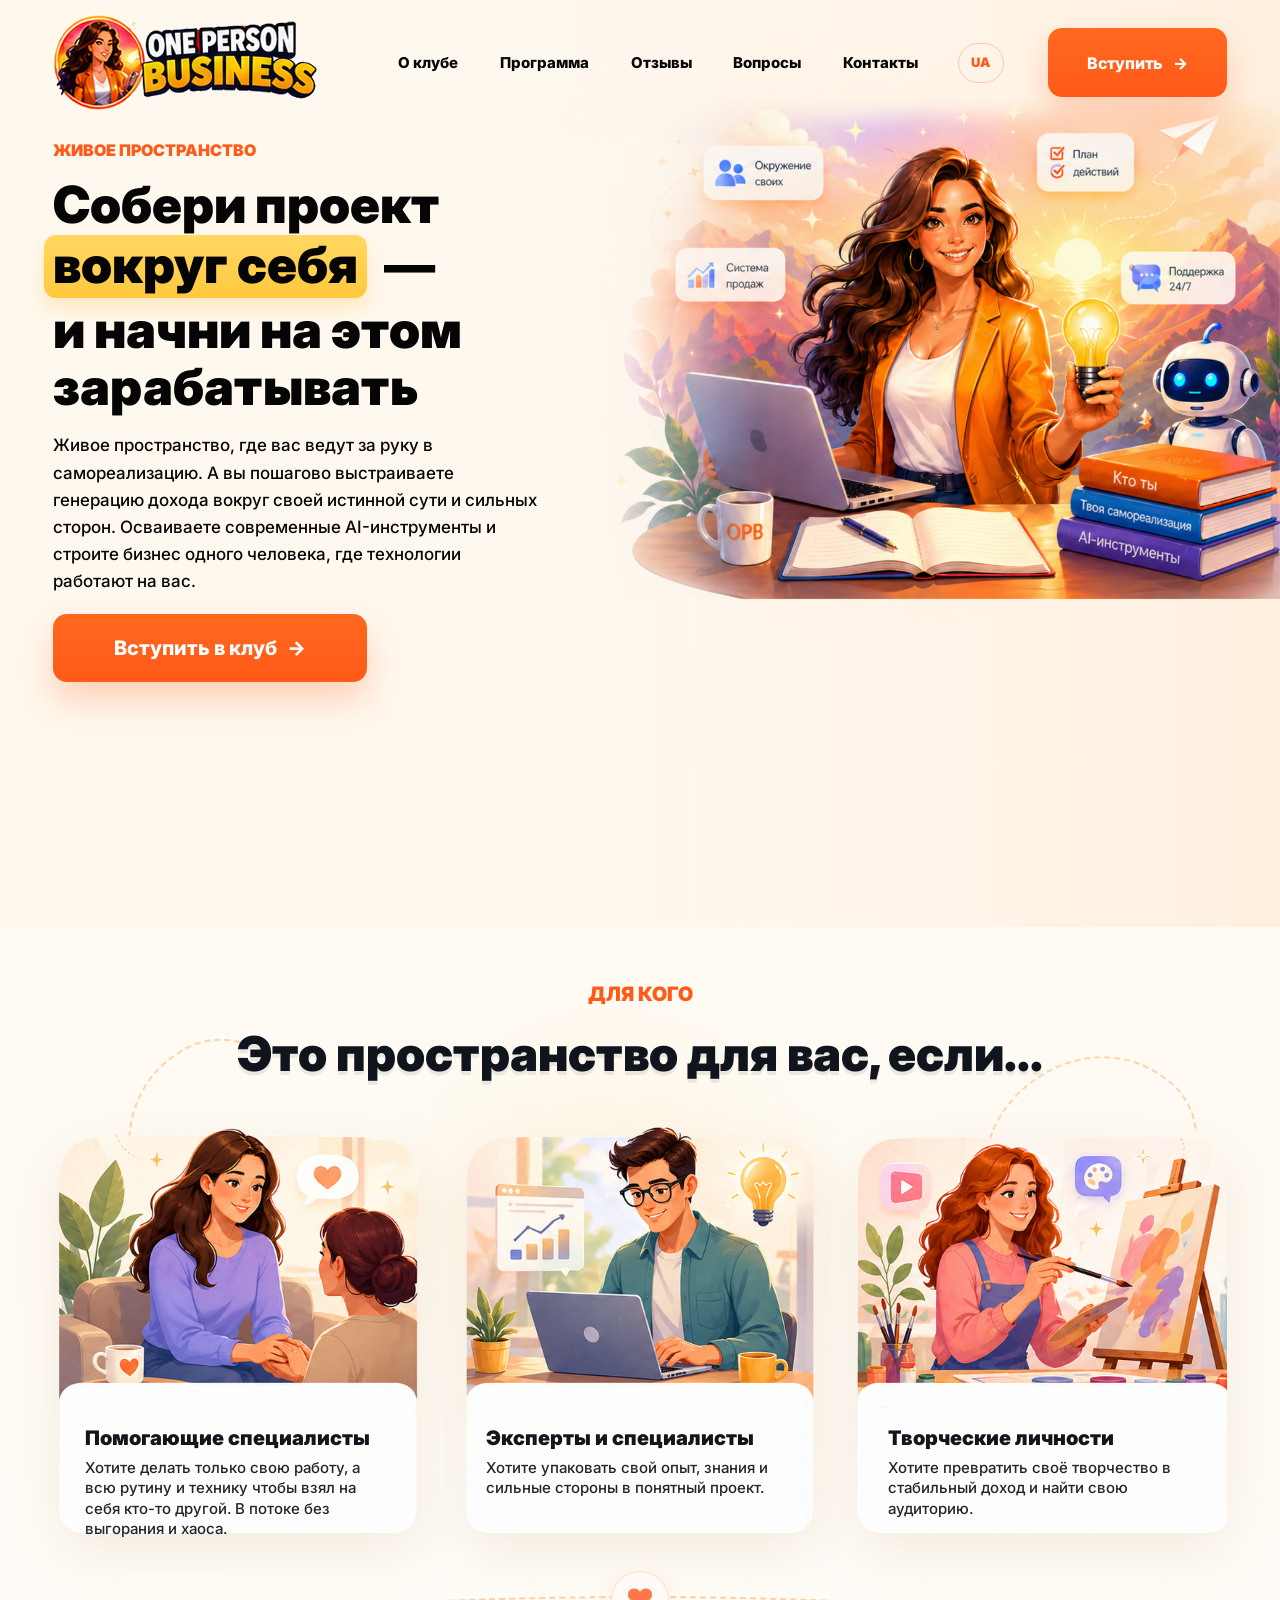
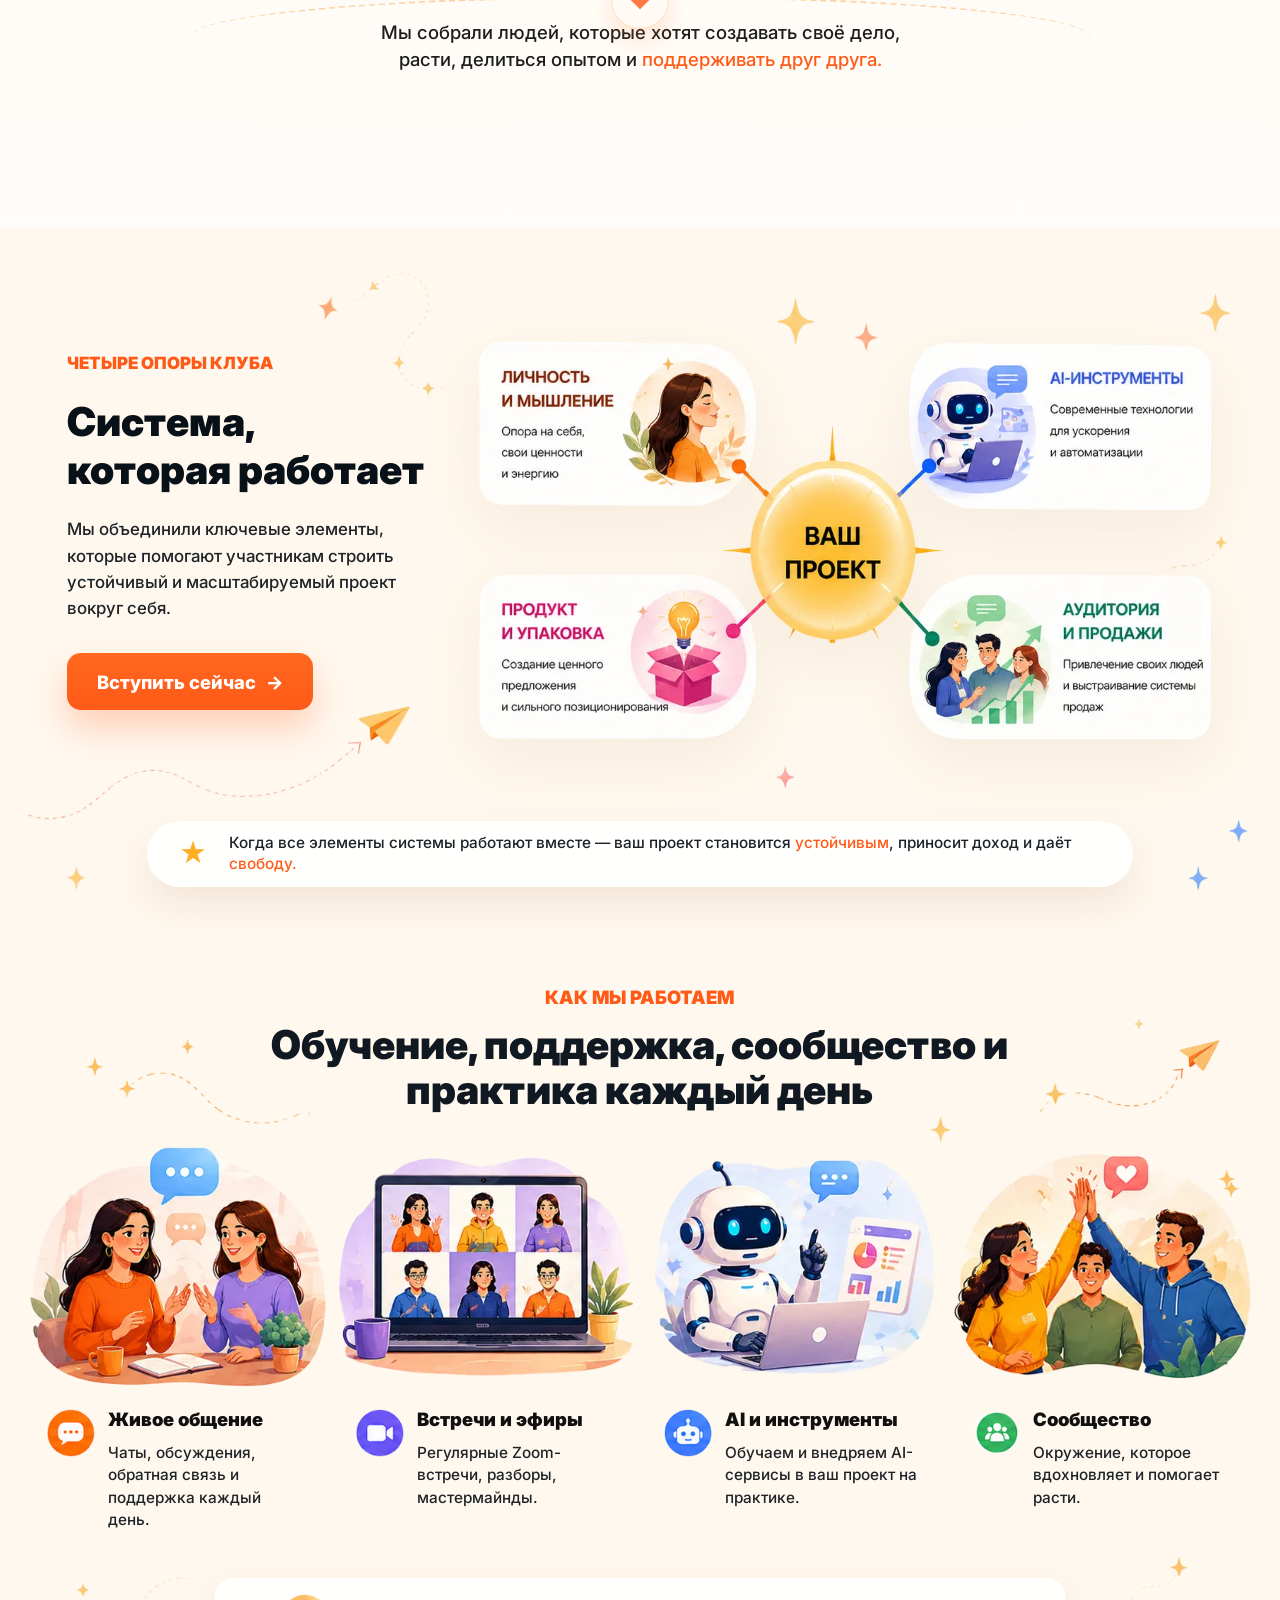
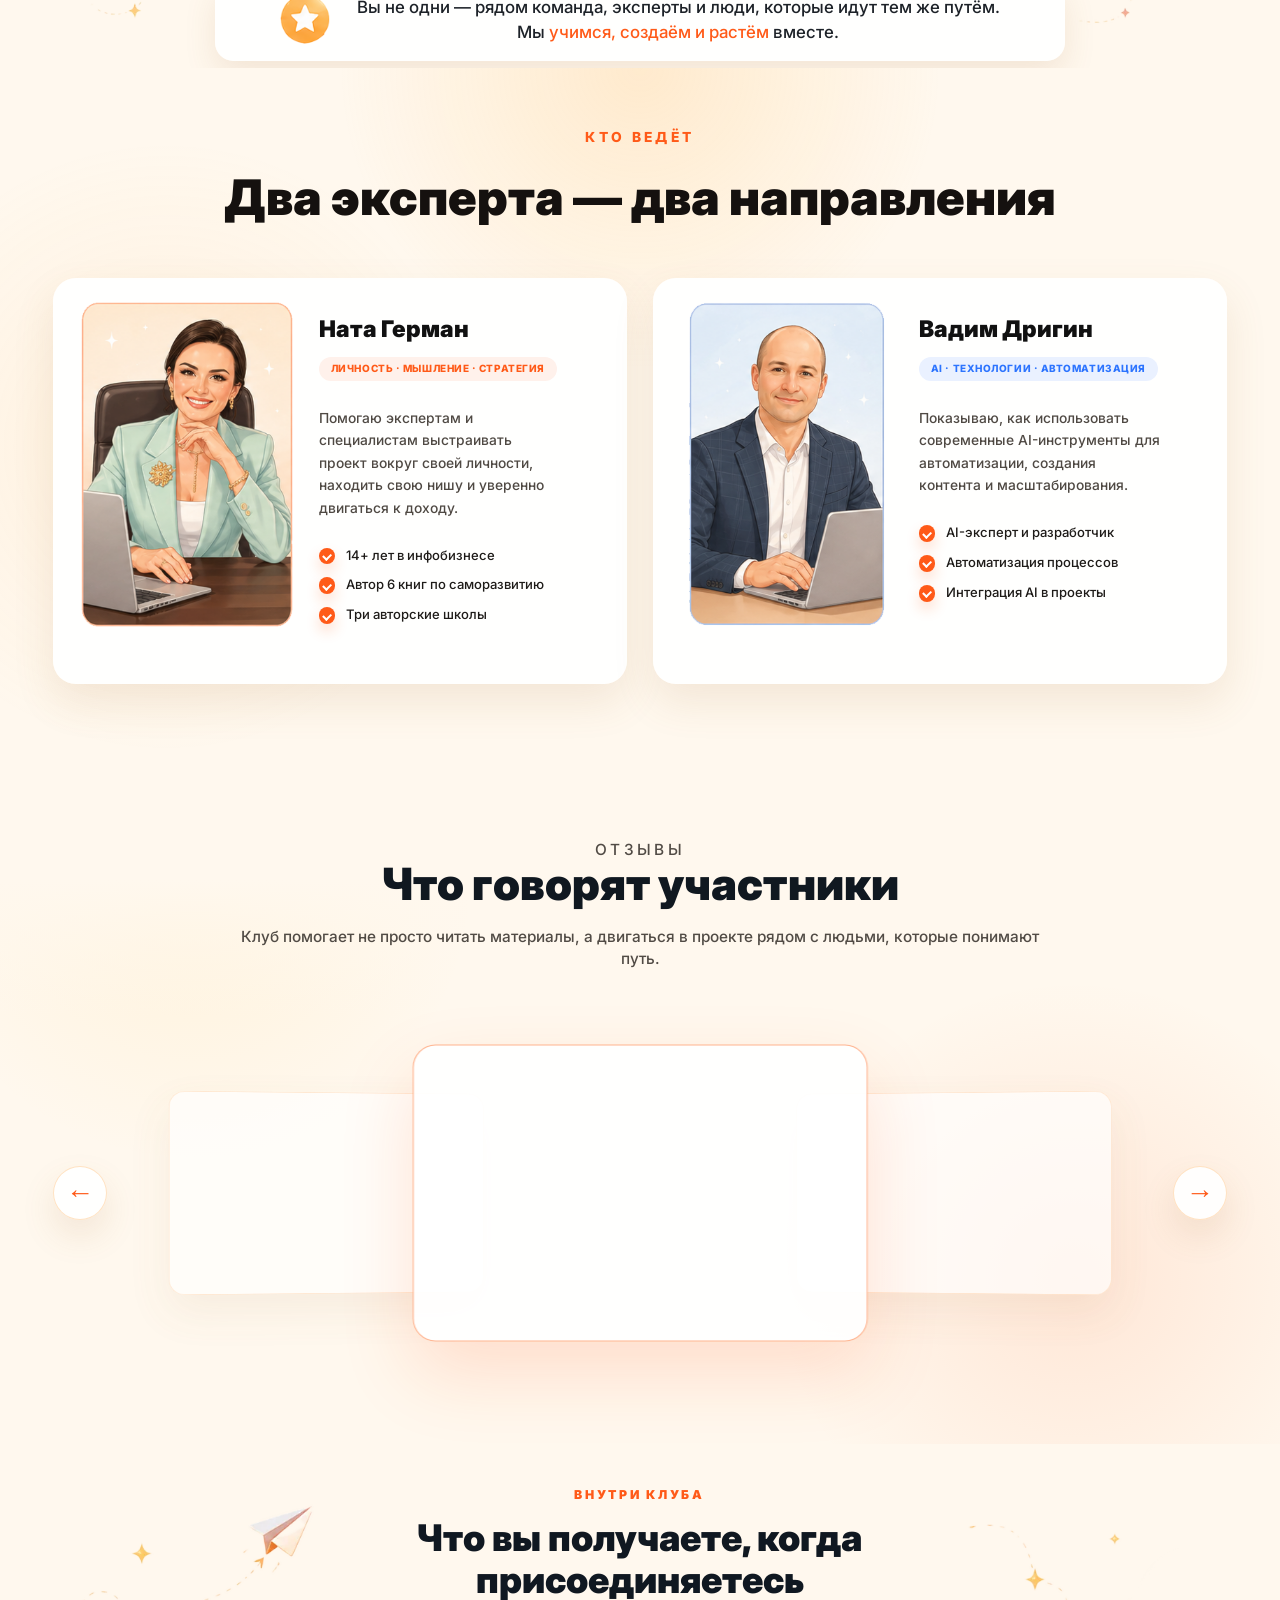
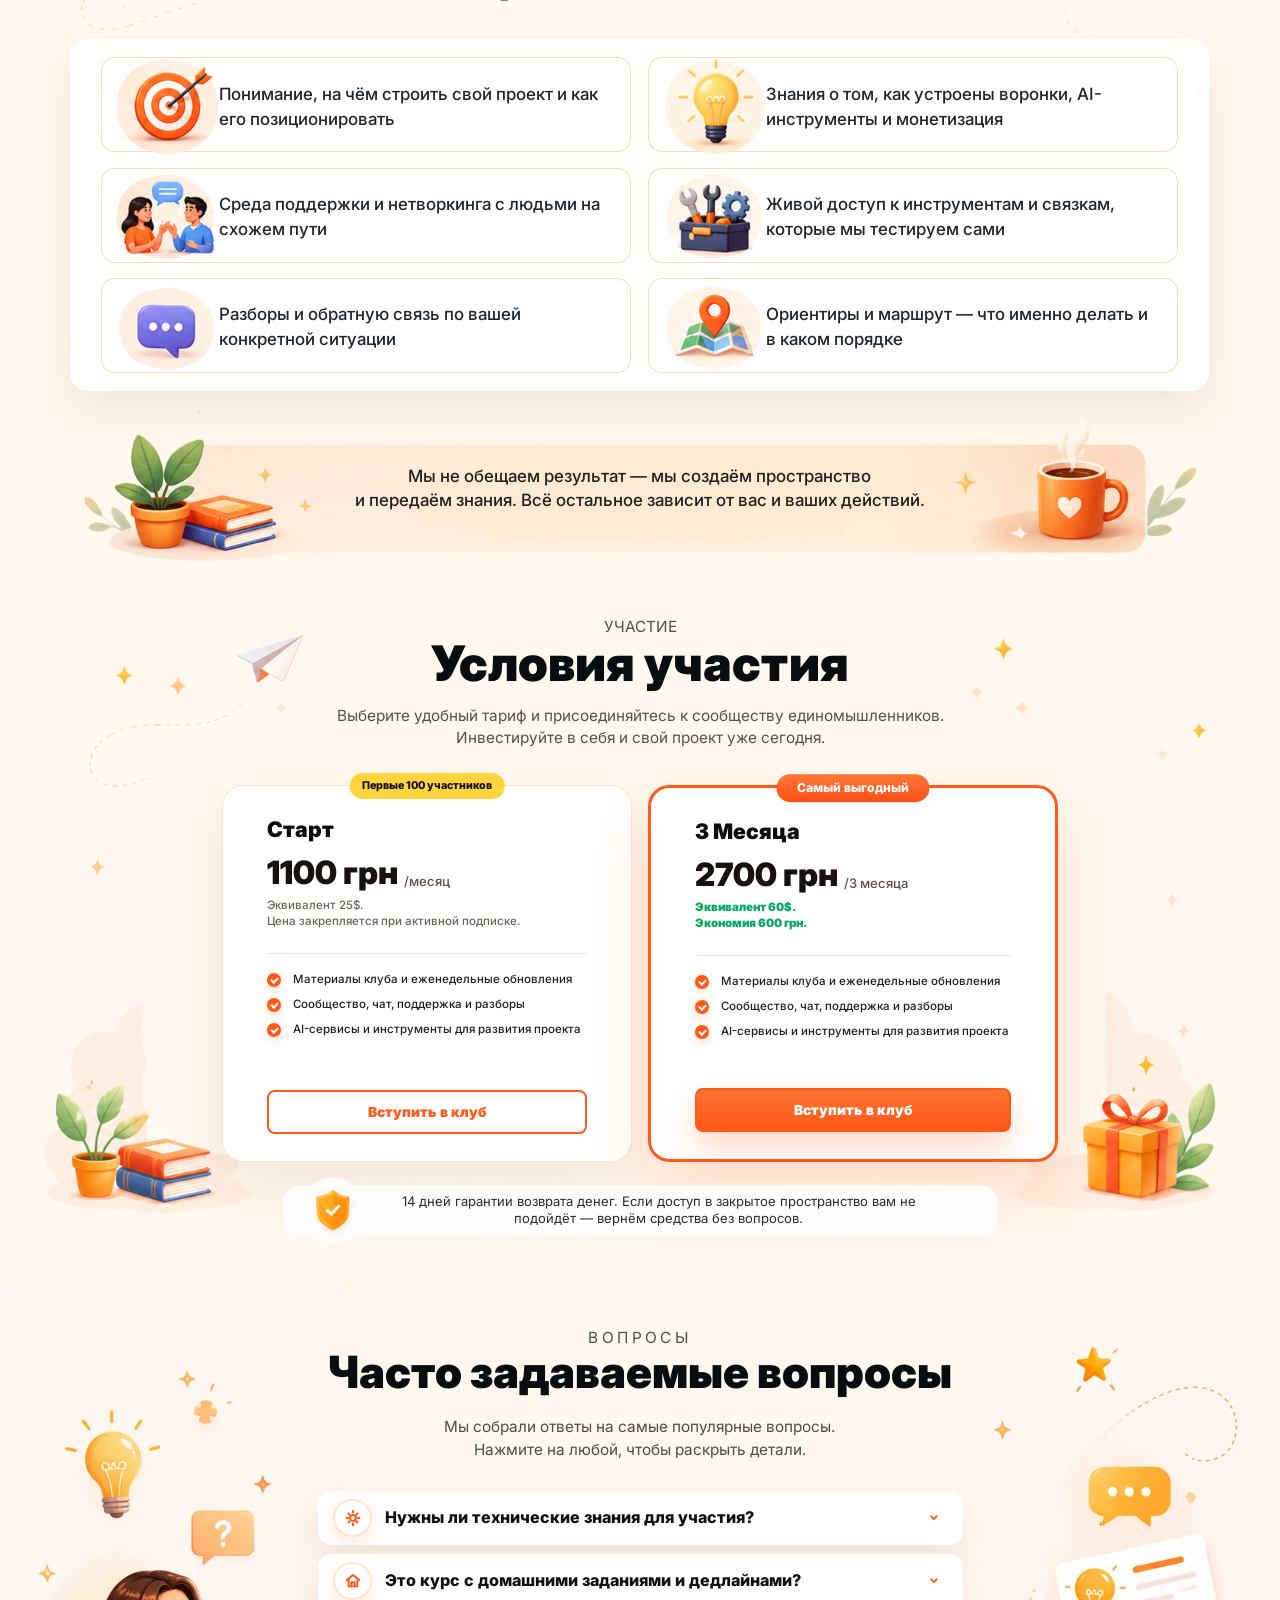
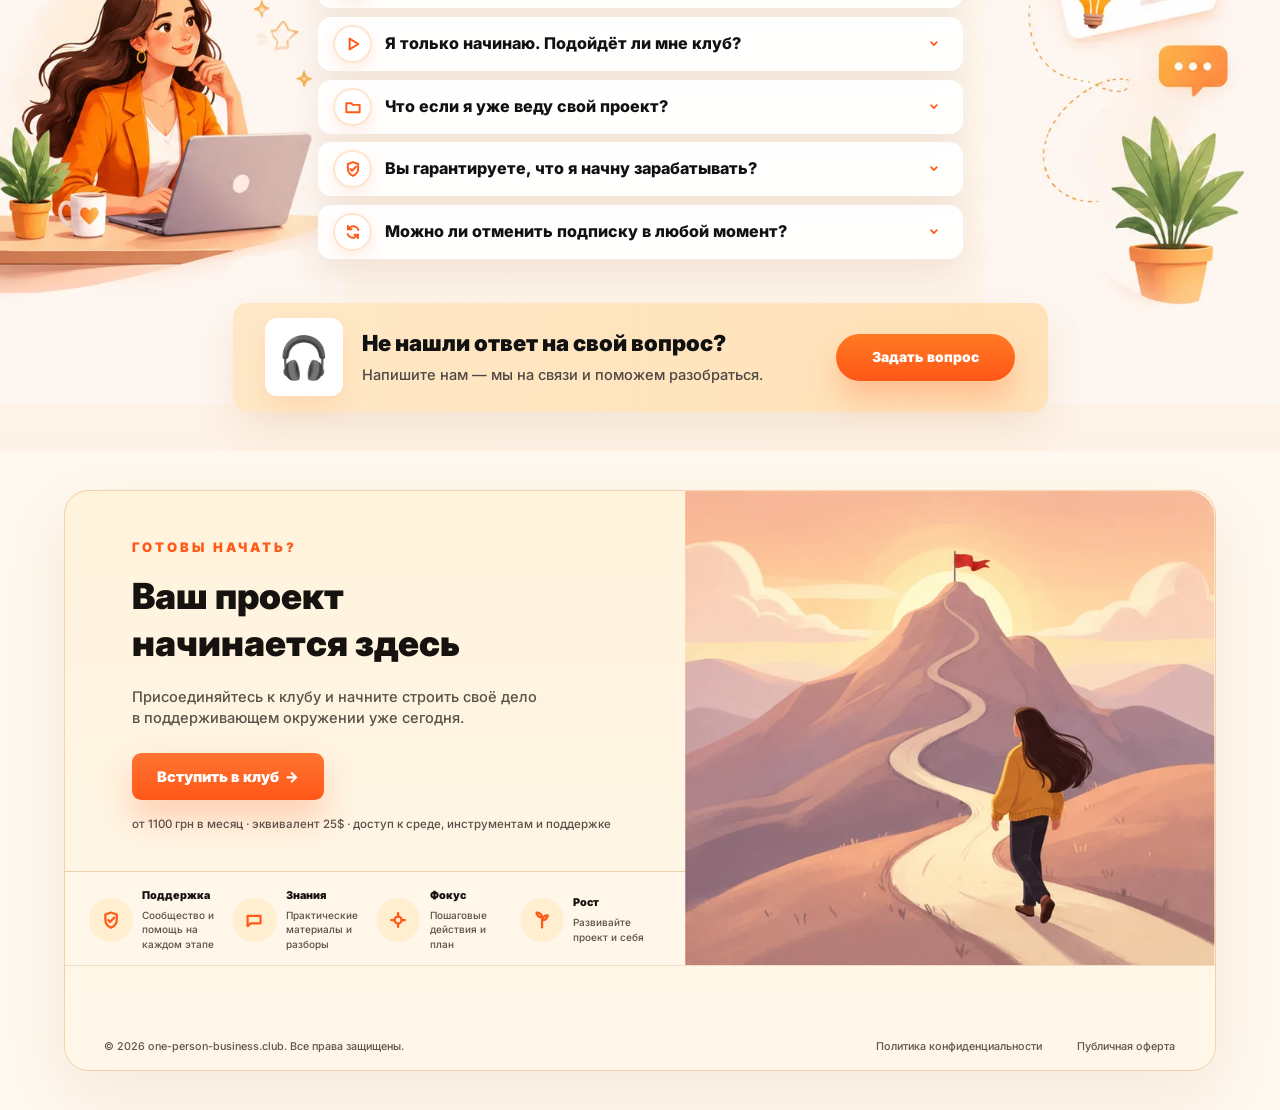
==== commit 9f982fcb: "Update legal pages and pricing cards" ====
--- a/index.html
+++ b/index.html
@@ -307,9 +307,9 @@
                 находить свою нишу и уверенно двигаться к доходу.
               </p>
               <ul class="author-list">
-                <li>10+ лет в развитии экспертов</li>
-                <li>Стратегия и позиционирование</li>
-                <li>Создание сильного личного бренда</li>
+                <li>14+ лет в инфобизнесе</li>
+                <li>Автор 6 книг по саморазвитию</li>
+                <li>Три авторские школы</li>
               </ul>
             </div>
           </article>
@@ -451,7 +451,7 @@
         <img src="./block6/6 icon 2.png" alt="" class="pricing-decor pricing-decor--right" aria-hidden="true" loading="lazy" decoding="async" />
 
         <!-- Pricing cards are independent: remove/add an article to change available packages. -->
-        <div class="pricing-cards" aria-label="Тарифы клуба">
+        <div class="pricing-cards pricing-cards--two" aria-label="Тарифы клуба">
           <article class="pricing-card">
             <div class="pricing-card-badge">Первые 100 участников</div>
             <h3>Старт</h3>
@@ -484,6 +484,7 @@
             <a class="pricing-button" href="https://tg.pulse.is/OnePersonBusinessBot?start=69e4a60adf3c92bbe207a72a" target="_blank" rel="noopener" data-join-trigger>Вступить в клуб</a>
           </article>
 
+          <!--
           <article class="pricing-card">
             <h3>Стандарт</h3>
             <div class="pricing-price">
@@ -498,6 +499,7 @@
             </ul>
             <a class="pricing-button pricing-button--outline" href="https://tg.pulse.is/OnePersonBusinessBot?start=69e4a60adf3c92bbe207a72a" target="_blank" rel="noopener" data-join-trigger>Вступить в клуб</a>
           </article>
+          -->
         </div>
 
         <div class="pricing-guarantee">
--- a/styles.css
+++ b/styles.css
@@ -81,8 +81,8 @@
 
 .legal-document h1 {
   margin: 0 0 10px;
-  font-size: clamp(34px, 5vw, 64px);
-  line-height: 0.98;
+  font-size: clamp(30px, 4vw, 48px);
+  line-height: 1.08;
   letter-spacing: 0;
 }
 
@@ -98,16 +98,20 @@
 }
 
 .legal-document h2 {
-  margin: 0 0 12px;
+  margin: clamp(44px, 5vw, 72px) 0 clamp(16px, 2vw, 24px);
   font-size: clamp(22px, 2.2vw, 30px);
   line-height: 1.15;
+}
+
+.legal-document h2:first-of-type {
+  margin-top: clamp(34px, 4vw, 52px);
 }
 
 .legal-document p,
 .legal-document li {
   color: #4f4a44;
   font-size: clamp(16px, 1.3vw, 19px);
-  font-weight: 600;
+  font-weight: 400;
   line-height: 1.65;
 }
 
@@ -116,7 +120,7 @@
 }
 
 .legal-document ul {
-  margin: 0;
+  margin: 0 0 16px;
   padding-left: 22px;
 }
 
@@ -1456,6 +1460,12 @@
   margin: min(46px, 2.75vw) auto 0;
 }
 
+.pricing-cards--two {
+  grid-template-columns: repeat(2, minmax(0, 410px));
+  justify-content: center;
+  width: min(920px, 77.75vw);
+}
+
 .pricing-card {
   position: relative;
   display: flex;
@@ -1538,7 +1548,6 @@
 .pricing-saving {
   color: #07a866;
   font-weight: 900;
-  text-transform: uppercase;
 }
 
 .pricing-subnote span,
@@ -3117,6 +3126,11 @@
     margin-top: 50px;
   }
 
+  .pricing-cards--two {
+    grid-template-columns: 1fr;
+    width: 100%;
+  }
+
   .pricing-card,
   .pricing-card--featured {
     min-height: auto;
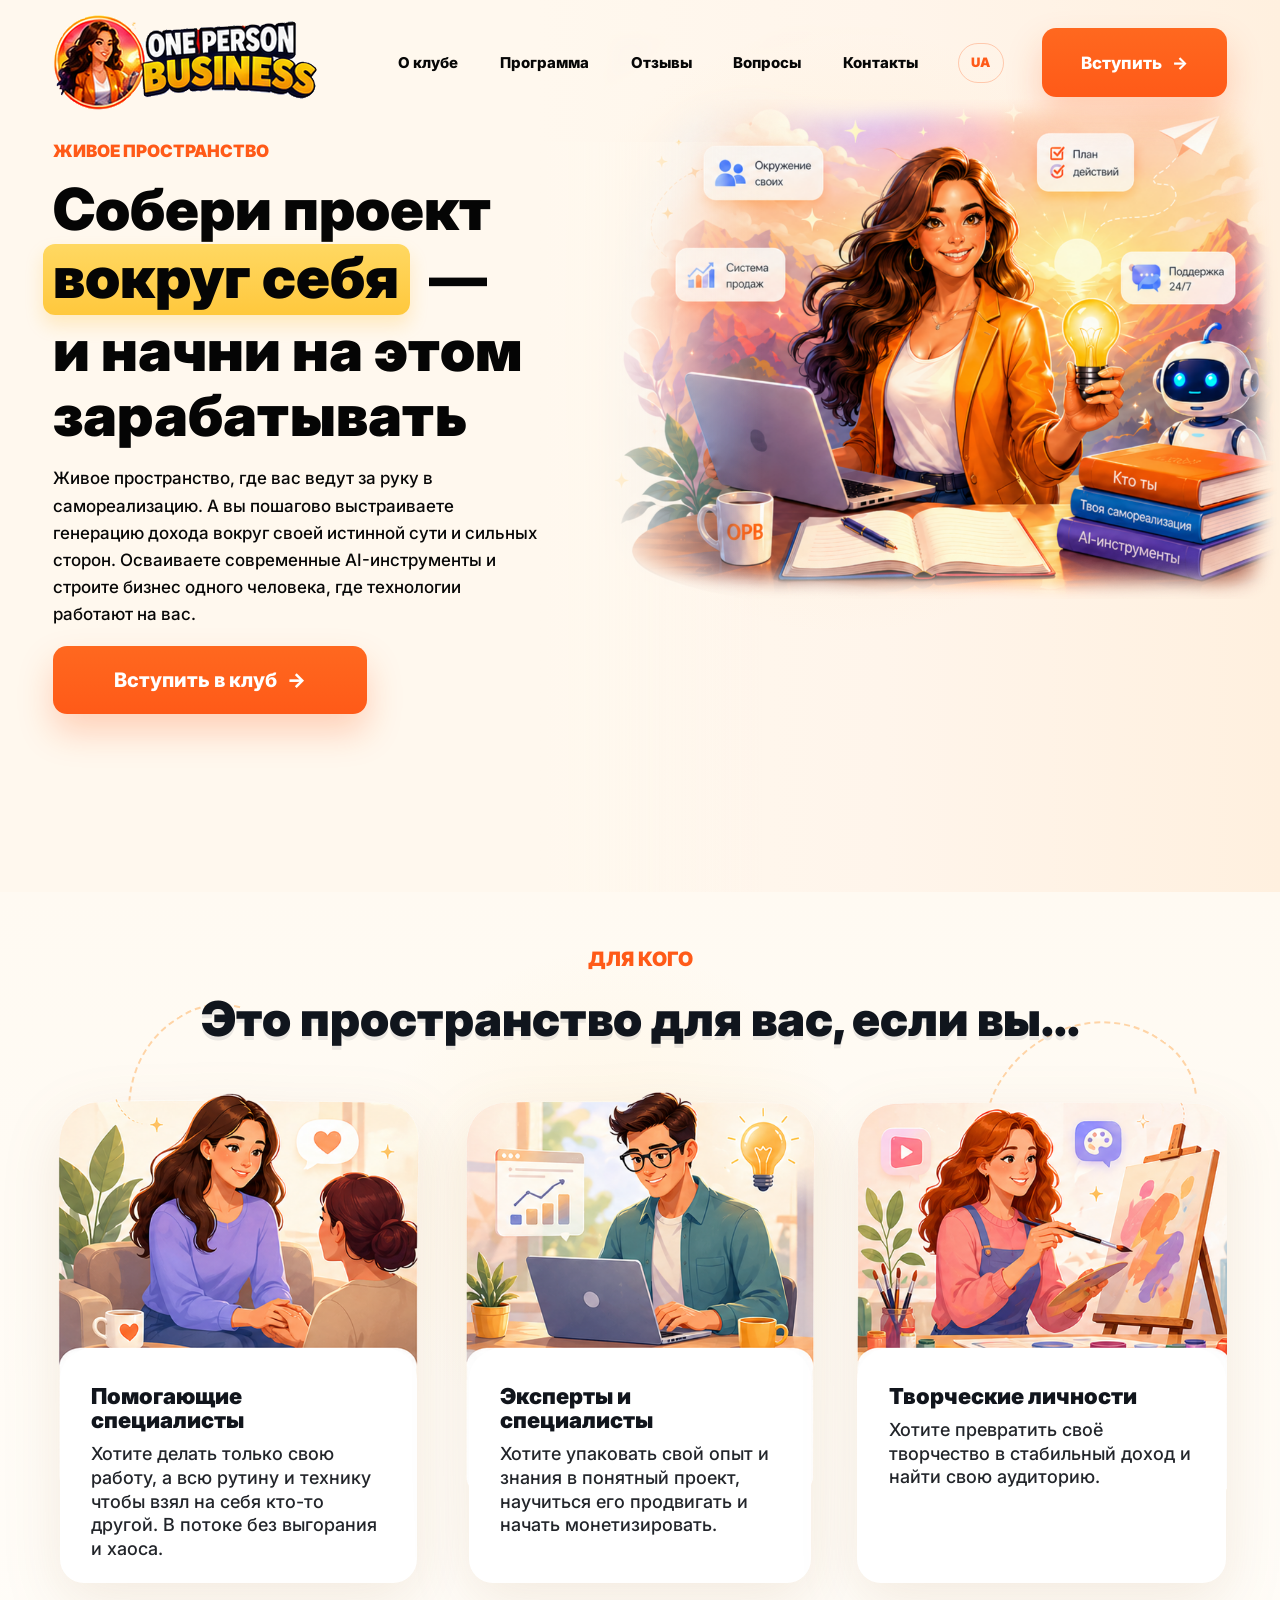
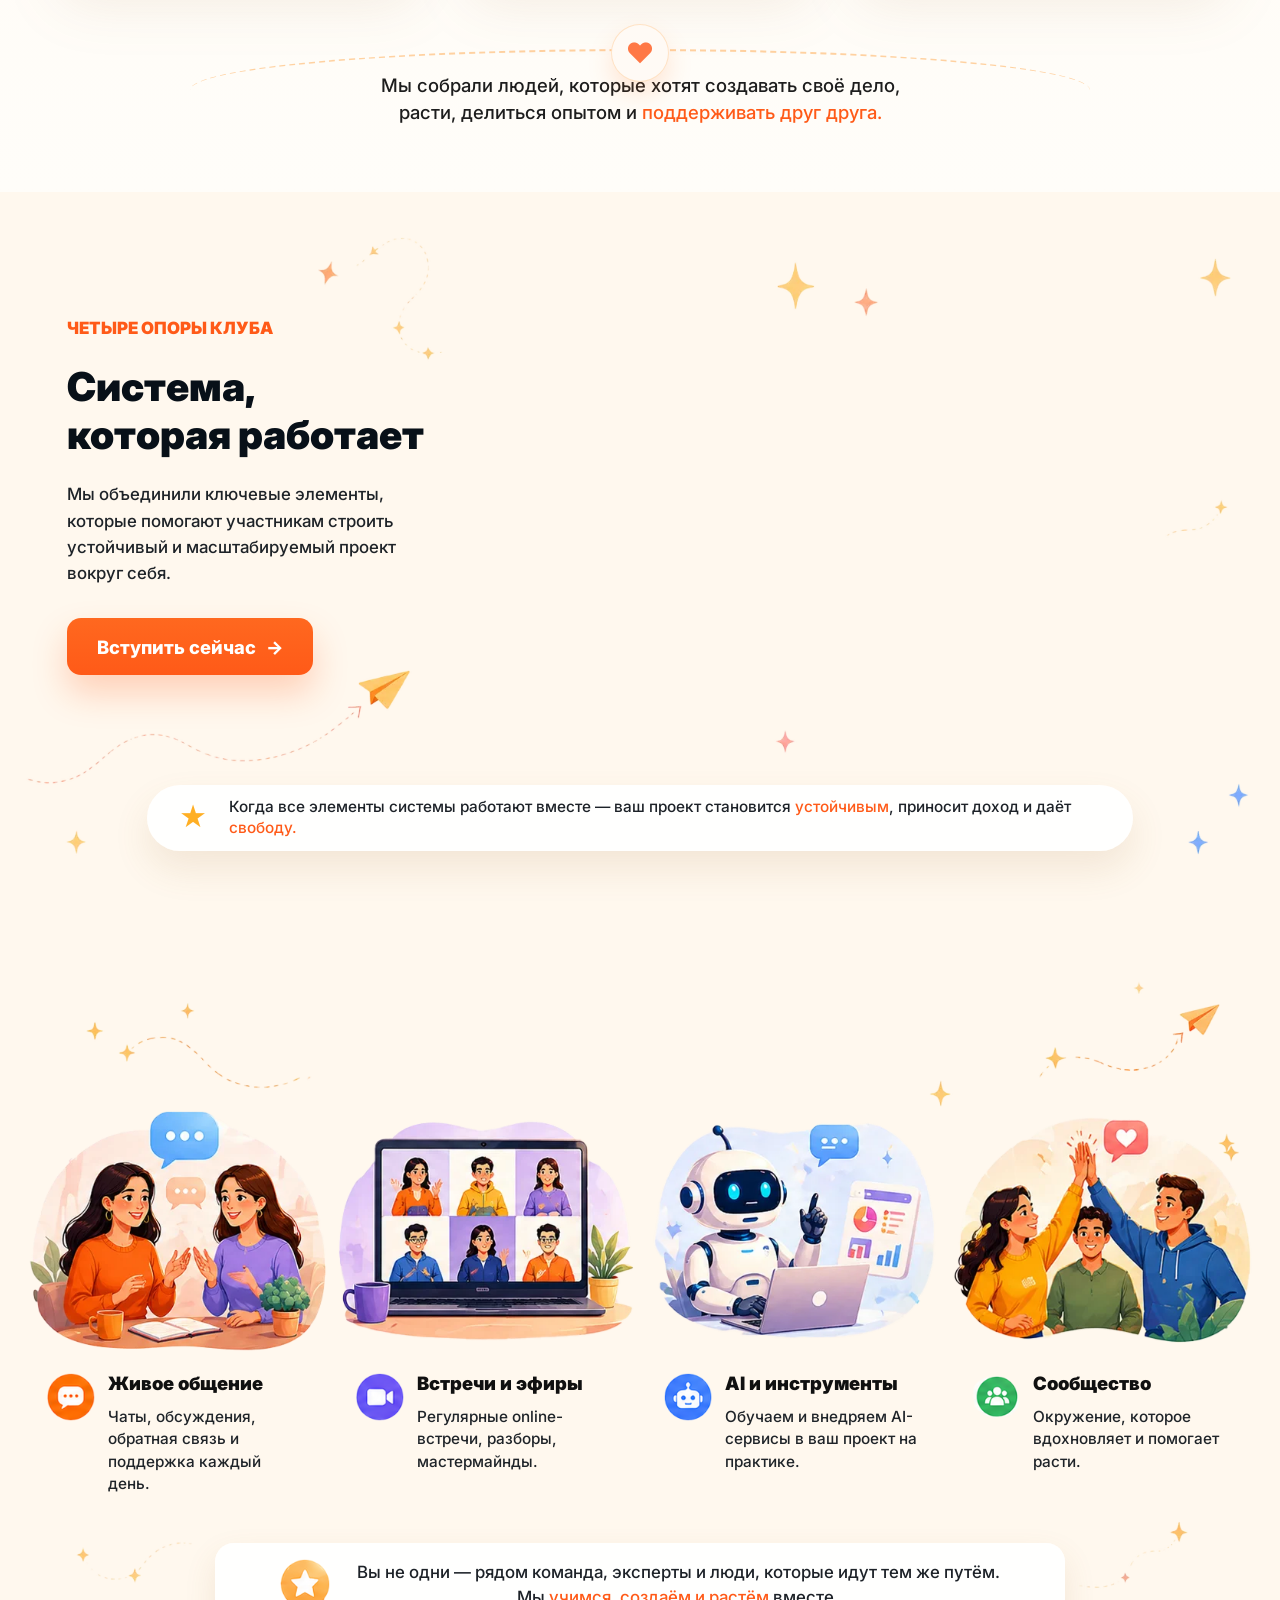
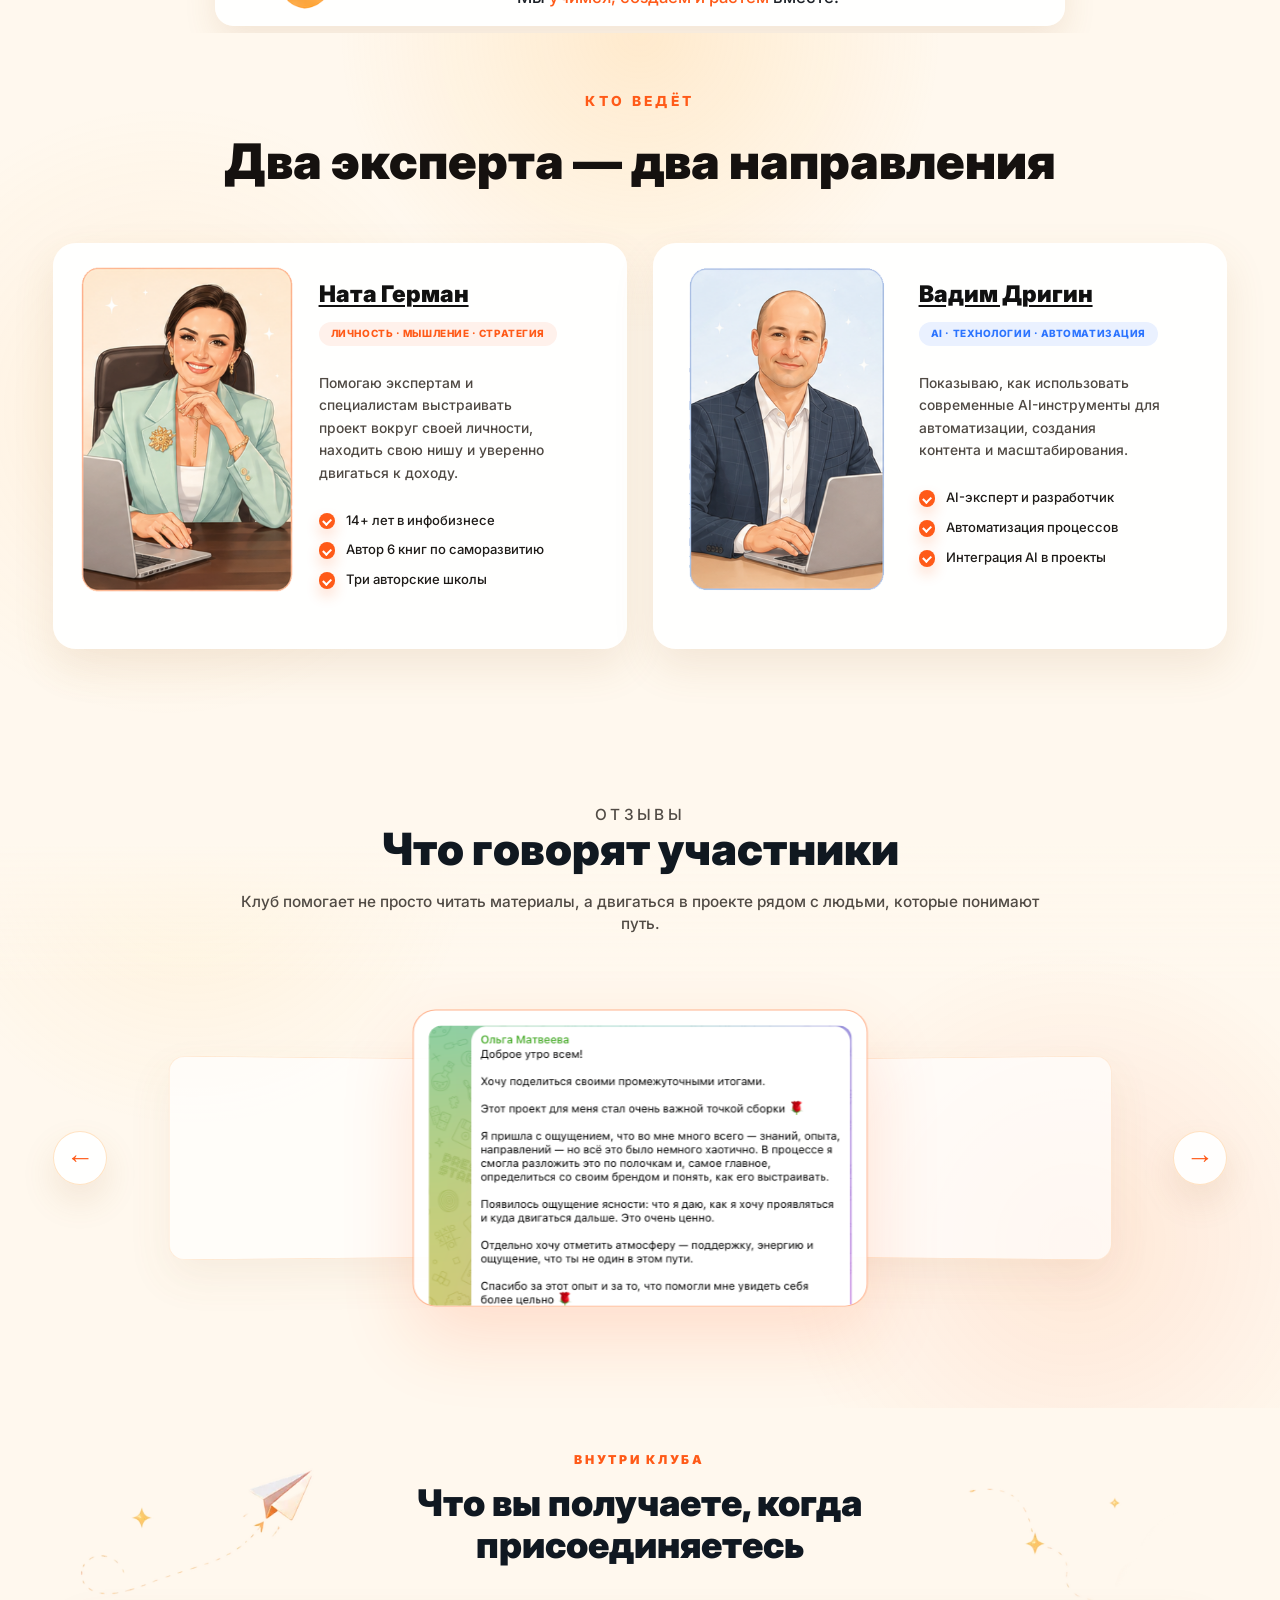
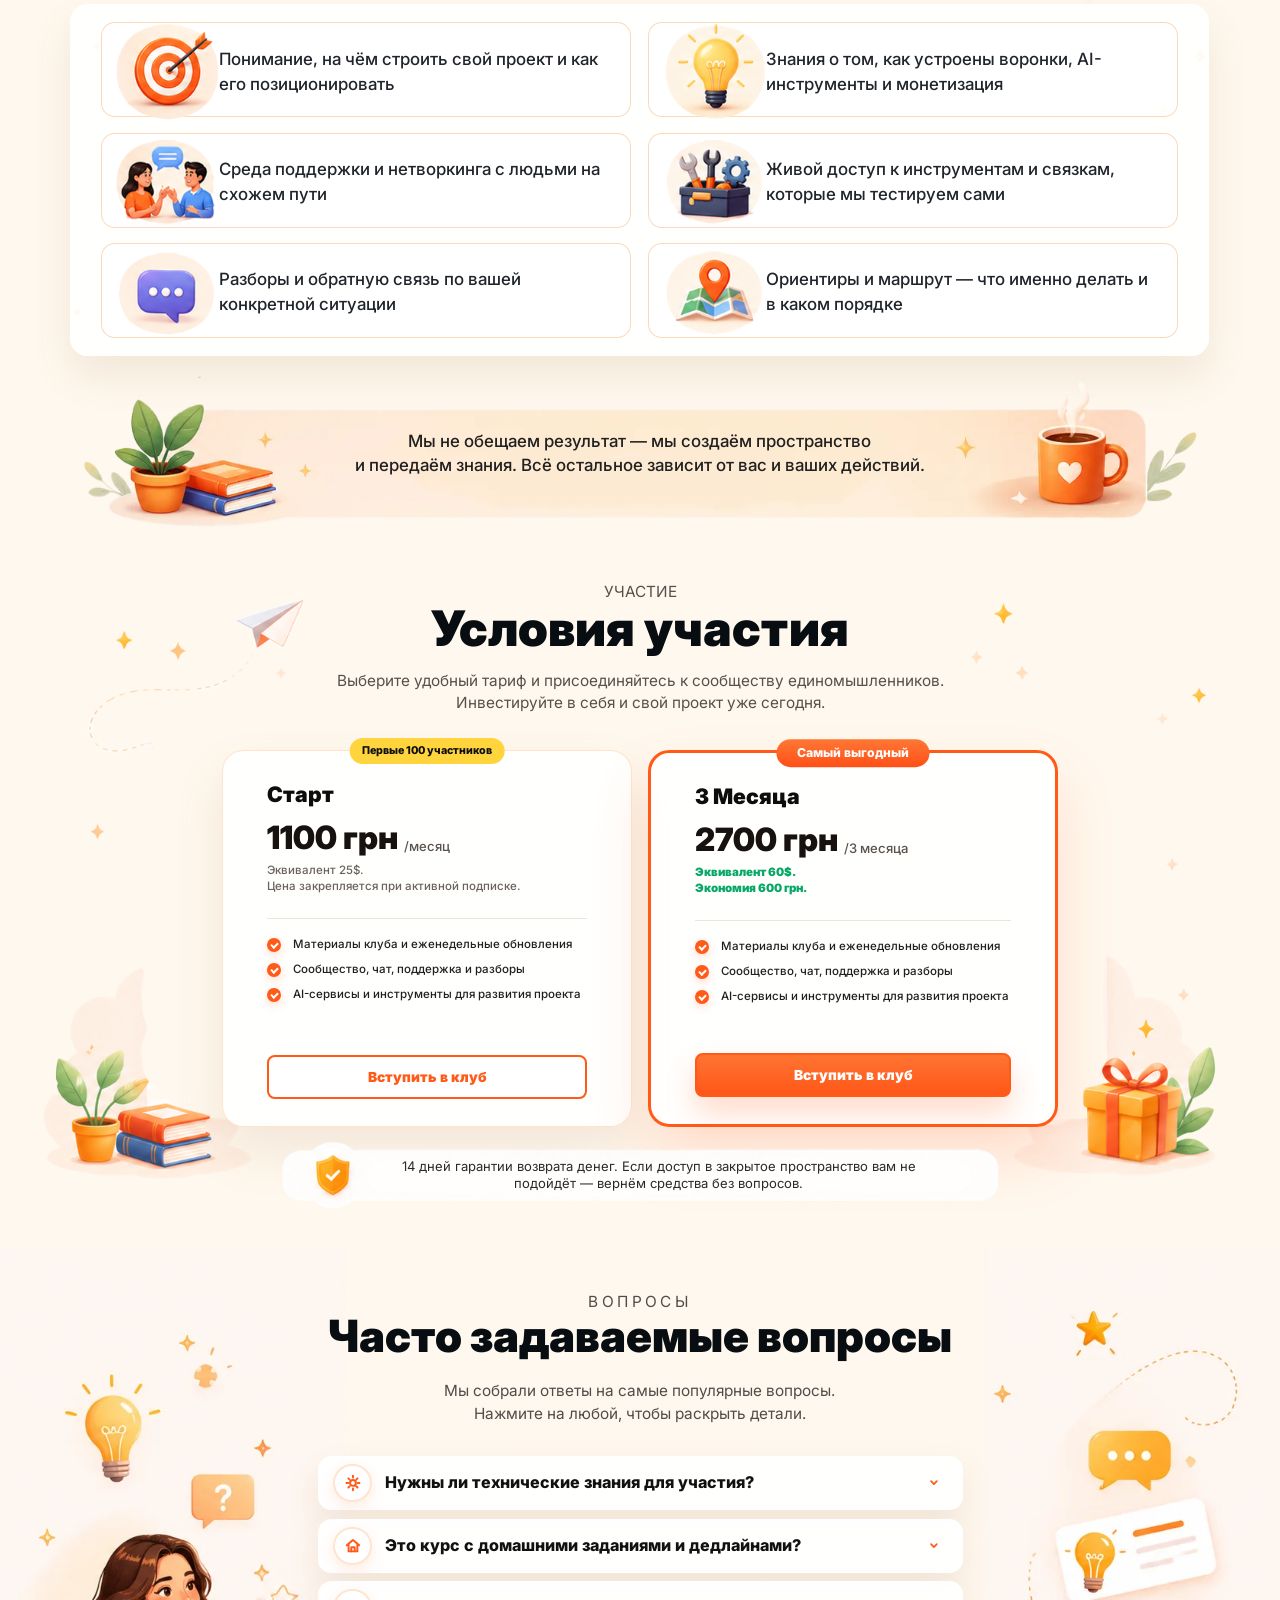
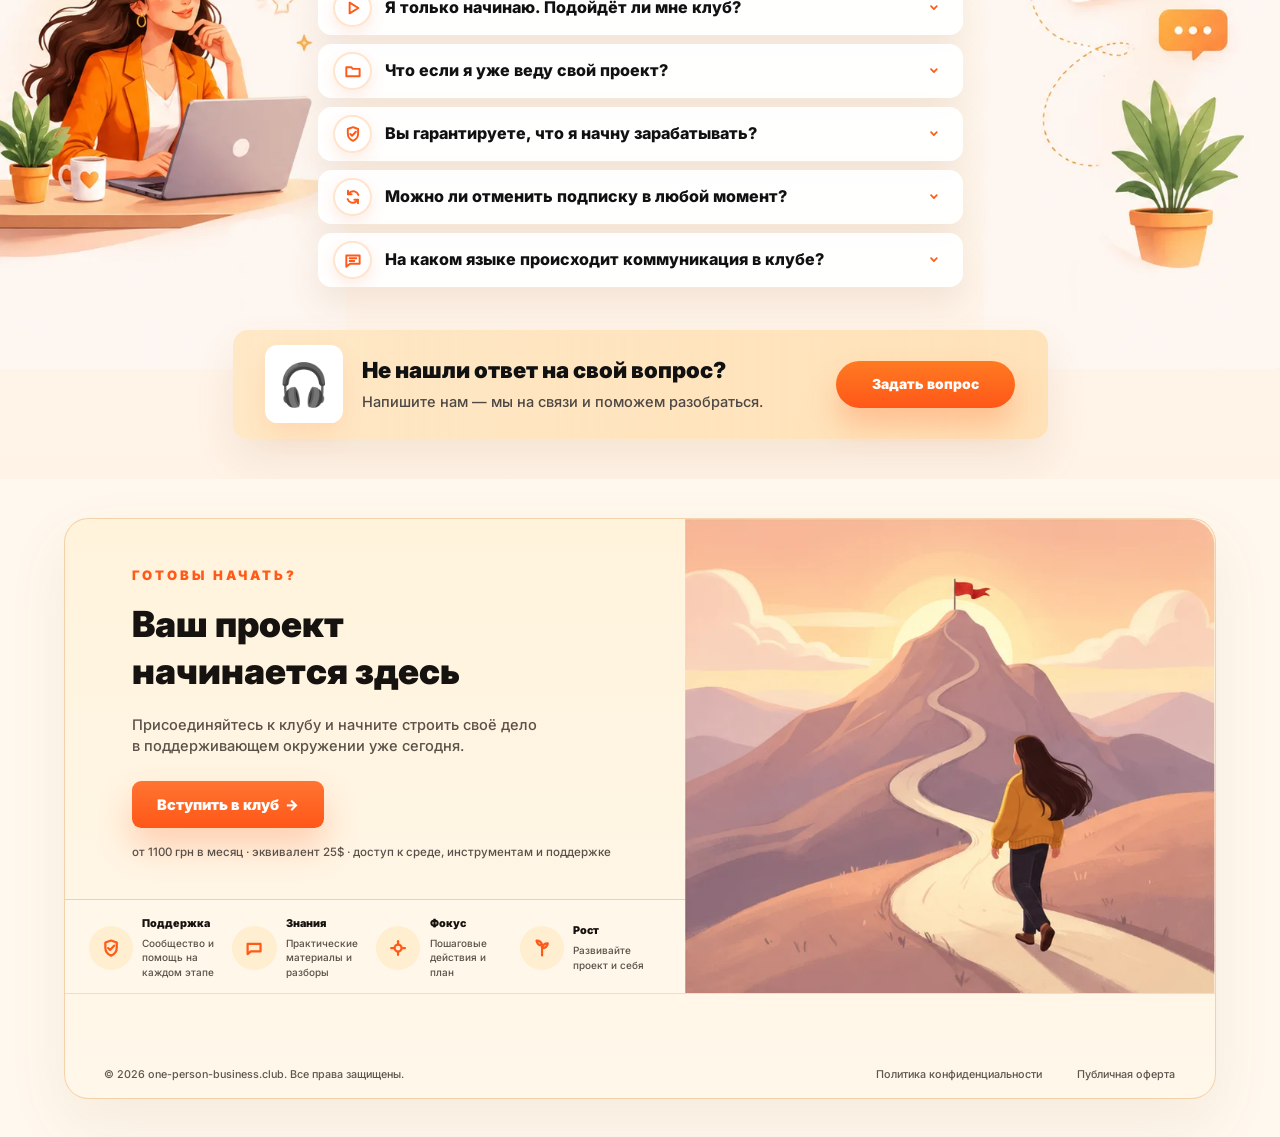
==== commit 228597bf: "Refine landing layout and copy" ====
--- a/index.html
+++ b/index.html
@@ -127,7 +127,7 @@
     <section class="audience" id="club" aria-labelledby="audience-title">
       <div class="audience-inner">
         <p class="section-label">ДЛЯ КОГО</p>
-        <h2 id="audience-title">Это пространство для вас, если...</h2>
+        <h2 id="audience-title">Это пространство для вас, если вы...</h2>
 
         <div class="audience-cards" aria-label="Для кого подходит клуб">
           <article class="audience-card audience-card-left">
@@ -141,7 +141,7 @@
             <img src="./block2/2 block center img.png" alt="" class="audience-card-image" loading="lazy" decoding="async" />
             <div class="audience-card-copy">
               <h3>Эксперты и специалисты</h3>
-              <p>Хотите упаковать свой опыт, знания и сильные стороны в понятный проект.</p>
+              <p>Хотите упаковать свой опыт и знания в понятный проект, научиться его продвигать и начать монетизировать.</p>
             </div>
           </article>
           <article class="audience-card audience-card-right">
@@ -233,7 +233,7 @@
               <img src="./block4/4 icon 2.png" alt="" class="work-icon" aria-hidden="true" />
               <div>
                 <h3>Встречи и эфиры</h3>
-                <p>Регулярные Zoom-встречи, разборы, мастермайнды.</p>
+                <p>Регулярные online-встречи, разборы, мастермайнды.</p>
               </div>
             </div>
           </article>
@@ -300,7 +300,7 @@
               decoding="async"
             />
             <div class="author-copy">
-              <h3>Ната Герман</h3>
+              <h3><a href="https://natagerman.com/" target="_blank" rel="noopener">Ната Герман</a></h3>
               <p class="author-badge">ЛИЧНОСТЬ · МЫШЛЕНИЕ · СТРАТЕГИЯ</p>
               <p class="author-text">
                 Помогаю экспертам и специалистам выстраивать проект вокруг своей личности,
@@ -323,7 +323,7 @@
               decoding="async"
             />
             <div class="author-copy">
-              <h3>Вадим Дригин</h3>
+              <h3><a href="https://cv.drigin.com/" target="_blank" rel="noopener">Вадим Дригин</a></h3>
               <p class="author-badge">AI · ТЕХНОЛОГИИ · АВТОМАТИЗАЦИЯ</p>
               <p class="author-text">
                 Показываю, как использовать современные AI-инструменты для автоматизации,
@@ -629,6 +629,24 @@
             </button>
             <div class="faq-answer" id="faq-answer-6">
               <p>Да, в любой момент. Без штрафов и объяснений.</p>
+            </div>
+          </div>
+
+          <div class="faq-item">
+            <button class="faq-question" type="button" aria-expanded="false" aria-controls="faq-answer-7">
+              <span class="faq-icon" aria-hidden="true">
+                <svg viewBox="0 0 24 24" focusable="false">
+                  <path d="M4 6.5h16v10H8.5L4 20.2V6.5Z" />
+                  <path d="M8 10h8M8 13.2h5.5" />
+                </svg>
+              </span>
+              <span>На каком языке происходит коммуникация в клубе?</span>
+              <span class="faq-arrow" aria-hidden="true">
+                <svg viewBox="0 0 24 24" focusable="false"><path d="m7 9 5 5 5-5" /></svg>
+              </span>
+            </button>
+            <div class="faq-answer" id="faq-answer-7">
+              <p>Язык продукта: официальная информация, условия приобретения, оферта и юридически значимая коммуникация предоставляются на украинском языке. Отдельные материалы, записи, встречи, клубные обсуждения и коммуникация внутри продукта могут осуществляться на украинском и/или русском языке. Оплачивая продукт, вы подтверждаете, что это условие для вас понятно и приемлемо.</p>
             </div>
           </div>
         </div>
--- a/styles.css
+++ b/styles.css
@@ -367,13 +367,158 @@
   width: min(100%, 1080px);
   max-width: 1080px;
   margin-top: clamp(-190px, -14vh, -120px);
-  animation: opbHeroIn 820ms 220ms ease-out both, opbFloatY 7s 1.2s ease-in-out infinite;
+  animation: opbHeroIn 820ms 220ms ease-out both;
   object-fit: contain;
   object-position: center right;
 }
 
 [data-locale="uk"] .hero-image {
   margin-top: clamp(-130px, -8vh, -72px);
+}
+
+@media (min-width: 1200px) {
+  .hero {
+    min-height: 760px;
+  }
+
+  .hero-inner {
+    min-height: 676px;
+  }
+
+  .main-nav {
+    font-size: 15px;
+  }
+
+  .language-link {
+    font-size: 13px;
+  }
+
+  .header-cta {
+    font-size: 17px;
+  }
+
+  .primary-cta {
+    font-size: 20px;
+  }
+
+  .hero-label {
+    font-size: 17px;
+  }
+
+  h1 {
+    font-size: 58px;
+  }
+
+  .hero-text {
+    font-size: 17px;
+  }
+
+  .section-label {
+    font-size: 20px;
+  }
+
+  .audience h2 {
+    font-size: 46px;
+  }
+
+  .audience-card-copy h3 {
+    margin-bottom: 7px;
+    font-size: 22px;
+    line-height: 1.08;
+  }
+
+  .audience-card-copy p {
+    font-size: 15px;
+    line-height: 1.24;
+  }
+
+  .audience-note {
+    margin-top: 46px;
+    font-size: 20px;
+  }
+}
+
+@media (min-width: 1441px) {
+  :root {
+    --page-pad: 60px;
+  }
+
+  .hero-inner,
+  .site-header {
+    max-width: 1440px;
+  }
+
+  .site-header {
+    padding-top: 14px;
+  }
+
+  .main-nav {
+    gap: 47px;
+    font-size: 15px;
+  }
+
+  .language-link {
+    font-size: 13px;
+  }
+
+  .header-cta {
+    font-size: 17px;
+  }
+
+  .primary-cta {
+    font-size: 20px;
+  }
+
+  .hero-inner {
+    padding-top: 31px;
+  }
+
+  .hero-label {
+    font-size: 17px;
+  }
+
+  h1 {
+    font-size: 58px;
+  }
+
+  .hero-text {
+    font-size: 17px;
+  }
+
+  .audience-inner {
+    max-width: 1200px;
+    padding-top: 56px;
+    padding-bottom: 44px;
+  }
+
+  .section-label {
+    font-size: 20px;
+  }
+
+  .audience h2 {
+    font-size: 46px;
+  }
+
+  .audience-cards {
+    gap: 30px;
+    margin-top: 40px;
+  }
+
+  .audience-card-copy h3 {
+    margin-bottom: 7px;
+    font-size: 22px;
+    line-height: 1.08;
+  }
+
+  .audience-card-copy p {
+    font-size: 15px;
+    line-height: 1.24;
+  }
+
+  .audience-note {
+    margin-top: 46px;
+    font-size: 20px;
+  }
 }
 
 .audience {
@@ -447,13 +592,31 @@
 
 .audience-card {
   position: relative;
-  display: block;
+  display: flex;
+  flex-direction: column;
+  --copy-inset-x: 28px;
+  --copy-overlap: -46%;
   width: min(100%, 511px);
   min-width: 0;
   justify-self: center;
   filter: drop-shadow(0 18px 28px rgba(145, 95, 38, 0.11));
 }
 
+.audience-card-left {
+  --copy-inset-x: 13px;
+  --copy-overlap: -41%;
+}
+
+.audience-card-center {
+  --copy-inset-x: 28px;
+  --copy-overlap: -41%;
+}
+
+.audience-card-right {
+  --copy-inset-x: 2px;
+  --copy-overlap: -41%;
+}
+
 .audience-card-image {
   display: block;
   width: 100%;
@@ -461,37 +624,54 @@
 }
 
 .audience-card-copy {
-  position: absolute;
-  right: 8.6%;
-  left: 8.6%;
-  top: 73.6%;
+  position: relative;
+  z-index: 2;
   display: flex;
   flex-direction: column;
   justify-content: flex-start;
+  flex: 1 0 auto;
+  width: calc(100% - var(--copy-inset-x));
+  min-height: 220px;
+  margin: var(--copy-overlap) auto 0;
+  padding: 36px 8.6% 22px;
+  border-radius: 32px 32px 24px 24px;
+  background: #fff;
   text-align: left;
 }
 
 .audience-card-copy h3 {
-  margin: 0 0 clamp(9px, 0.74vw, 13px);
+  margin: 0 0 10px;
   color: #11151c;
-  font-size: clamp(20px, 1.34vw, 27px);
+  font-size: 22px;
   font-weight: 900;
   line-height: 1.1;
   letter-spacing: 0;
 }
 
+.author-copy h3 a {
+  color: inherit;
+  text-decoration: underline;
+  text-decoration-thickness: 0.07em;
+  text-underline-offset: 0.12em;
+}
+
+.author-copy h3 a:hover,
+.author-copy h3 a:focus-visible {
+  color: inherit;
+}
+
 .audience-card-copy p {
   margin: 0;
   color: #22252a;
-  font-size: clamp(15px, 1.06vw, 21px);
+  font-size: 18px;
   font-weight: 500;
-  line-height: 1.34;
+  line-height: 1.32;
 }
 
 .audience-note {
   position: relative;
   max-width: 920px;
-  margin: clamp(28px, 4vh, 38px) auto 0;
+  margin: clamp(34px, 4.6vh, 46px) auto 0;
   padding-top: 48px;
   color: #1d1d1d;
   font-size: clamp(18px, 1.45vw, 24px);
@@ -2851,6 +3031,7 @@
 
   .hero-inner {
     display: flex;
+    position: relative;
     flex-direction: column;
     align-items: stretch;
     min-height: auto;
@@ -2878,6 +3059,12 @@
   }
 
   .hero-visual {
+    position: relative;
+    top: auto;
+    right: auto;
+    display: flex;
+    align-items: flex-start;
+    justify-content: center;
     width: calc(100% + (var(--page-pad) * 2));
     min-height: clamp(390px, 74vw, 740px);
     margin-left: calc(var(--page-pad) * -1);
@@ -2886,6 +3073,8 @@
   }
 
   .hero-image {
+    width: min(100%, 900px);
+    max-width: 900px;
     margin: 0 auto;
   }
 
@@ -3320,6 +3509,14 @@
   .audience-cards {
     gap: 18px;
     margin-top: 30px;
+  }
+
+  .audience-card-copy h3 {
+    font-size: 20px;
+  }
+
+  .audience-card-copy p {
+    font-size: 15px;
   }
 
   .audience-note {
